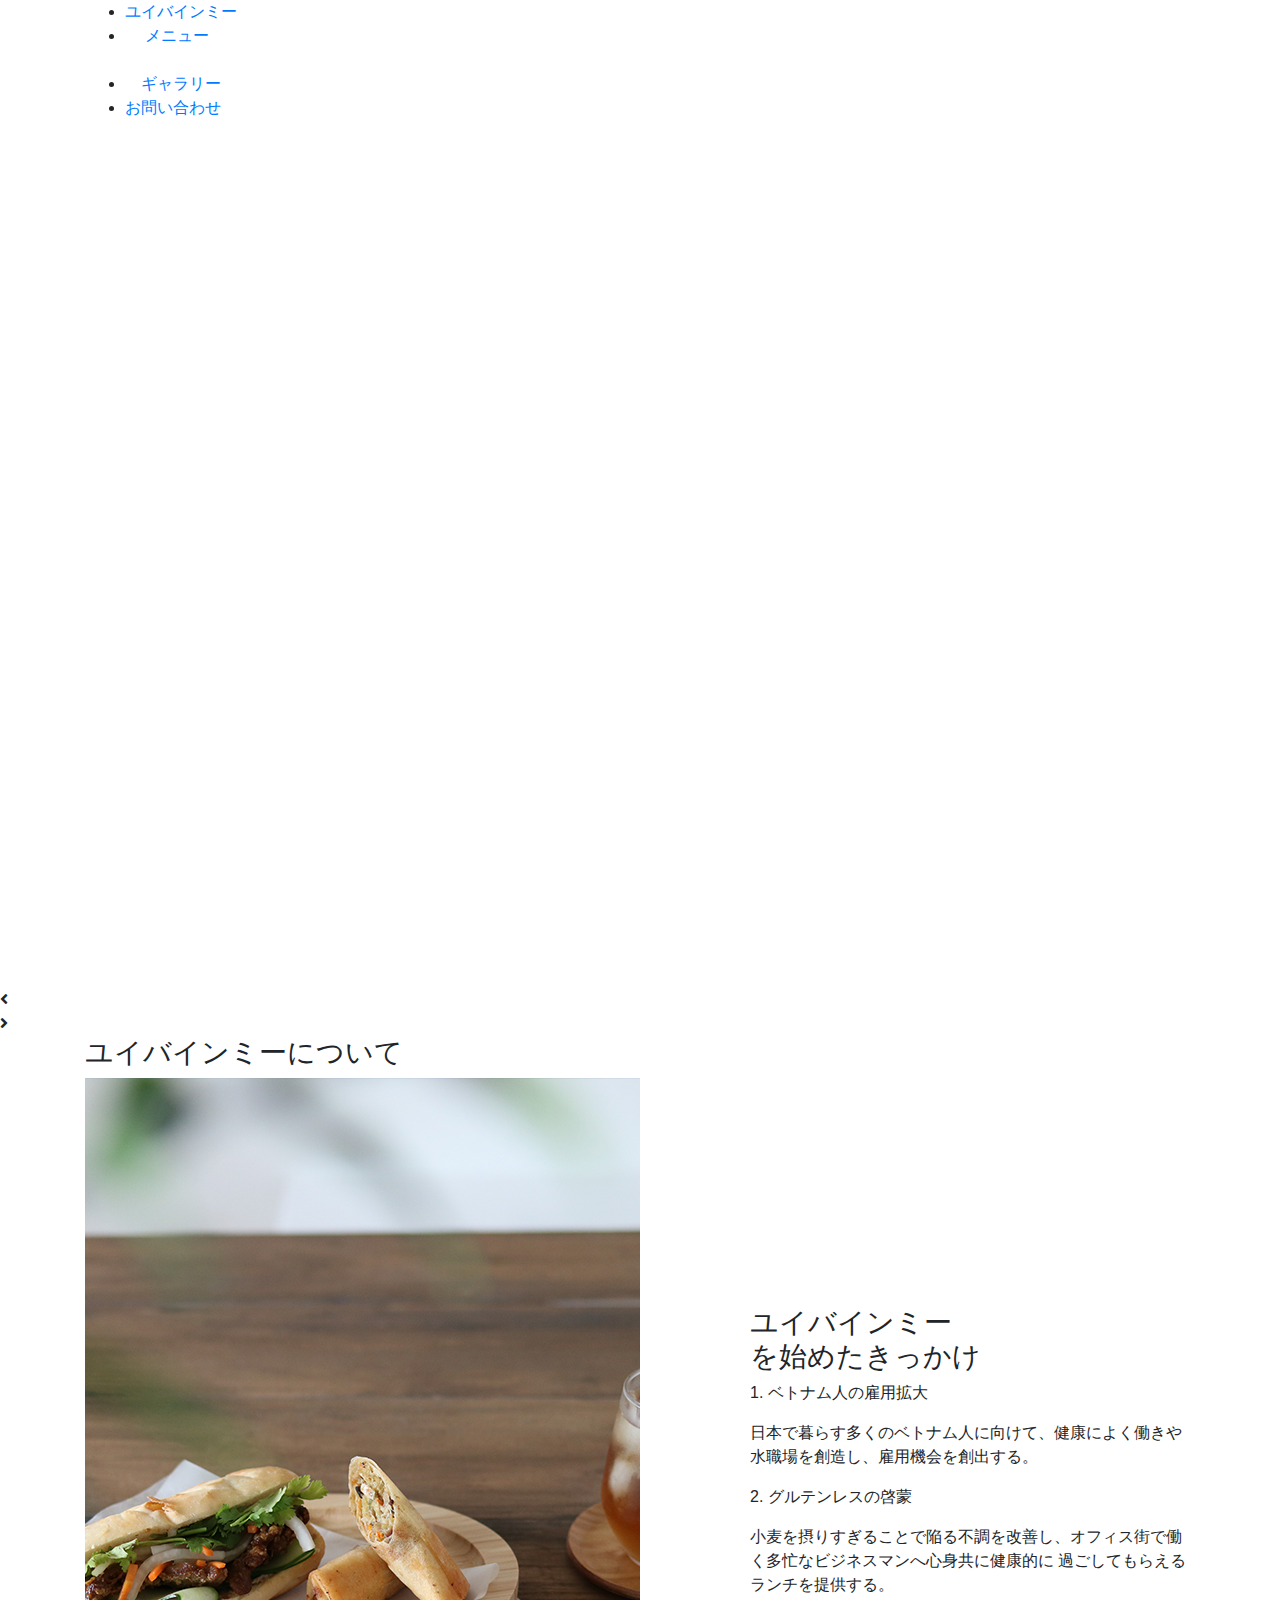
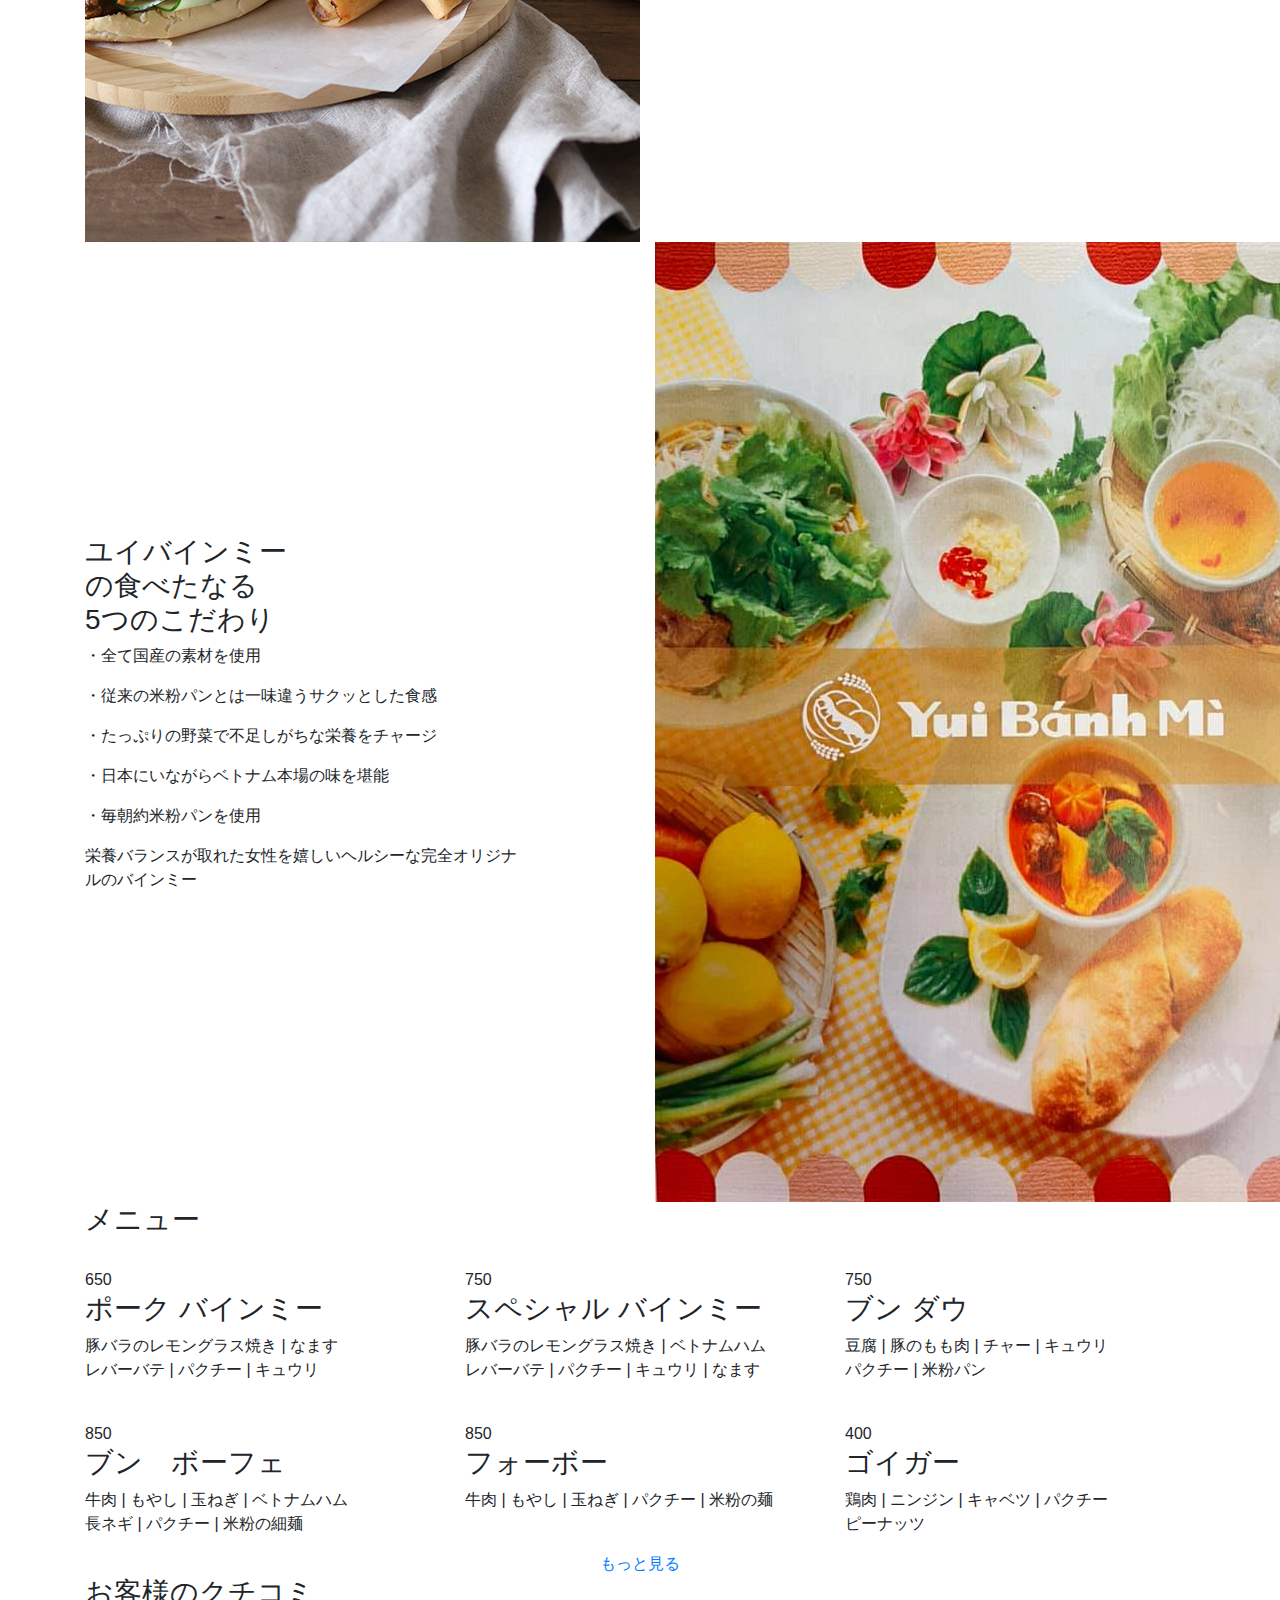
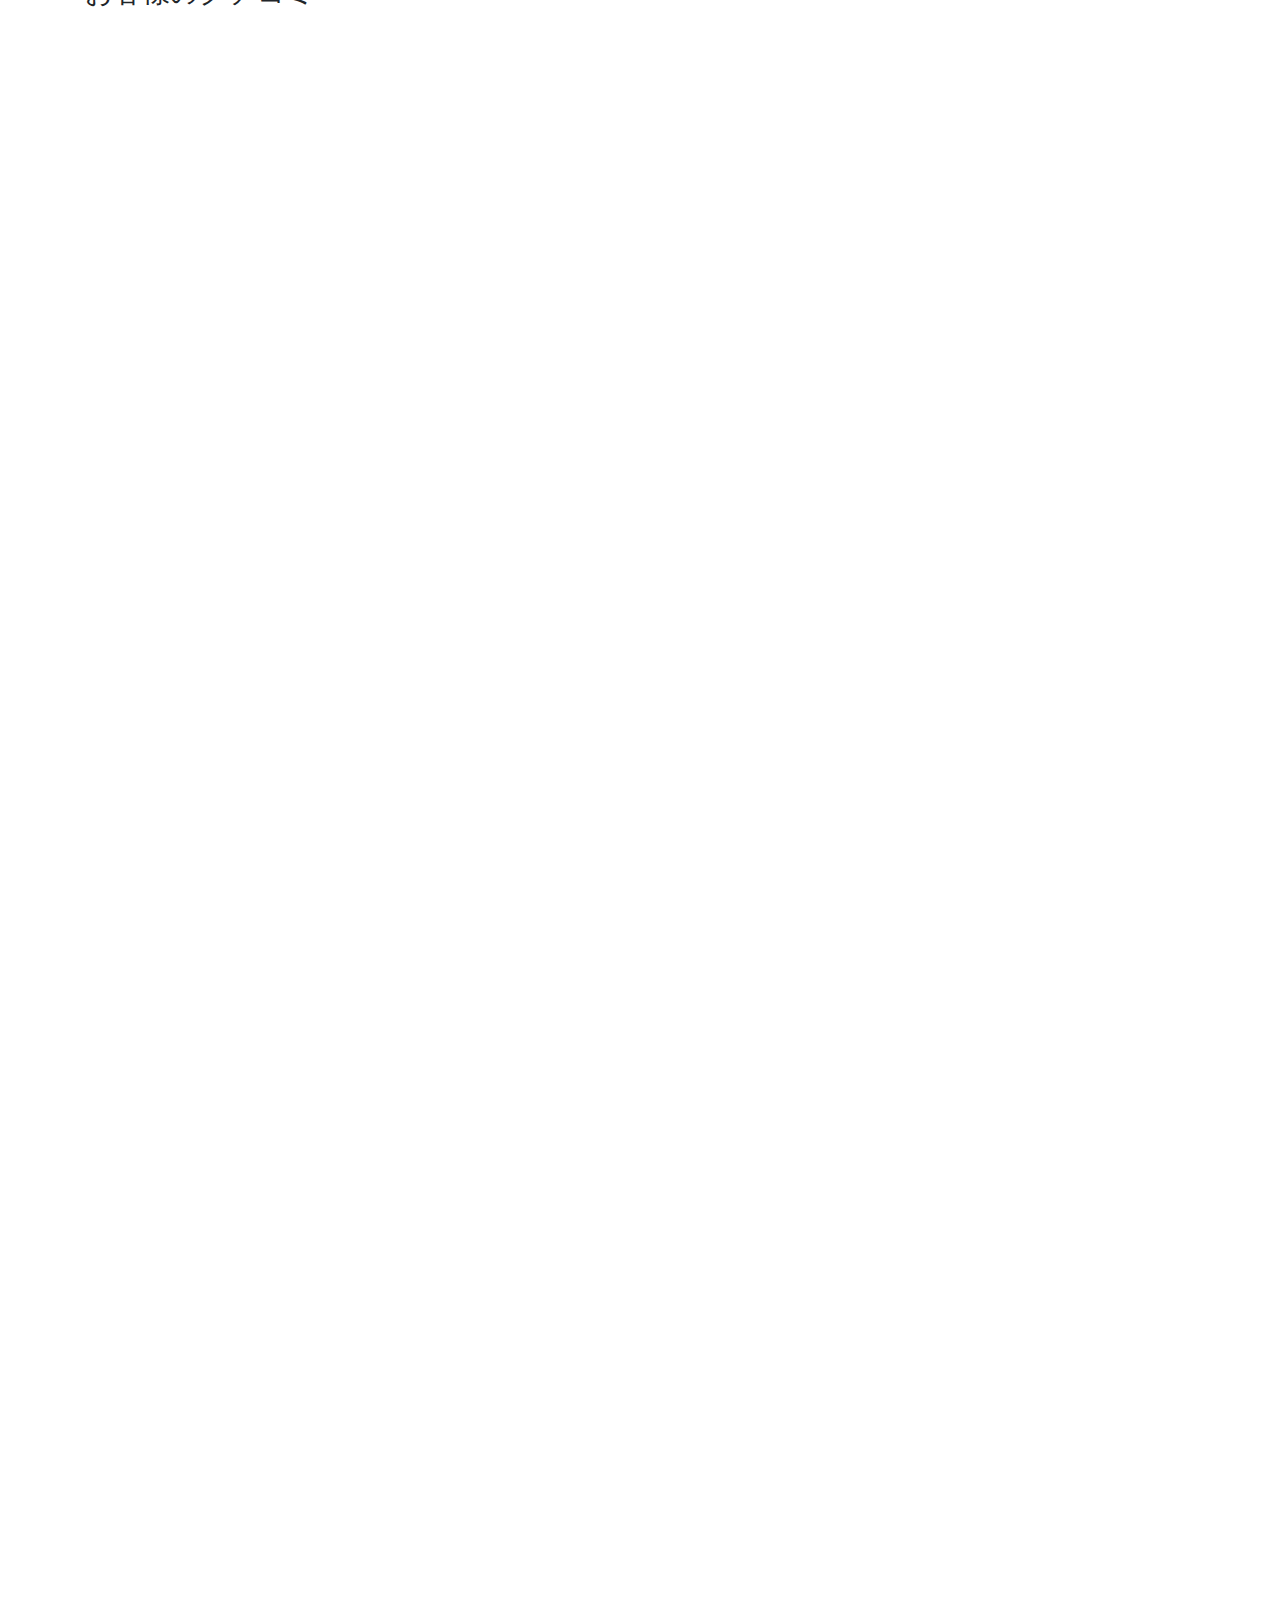
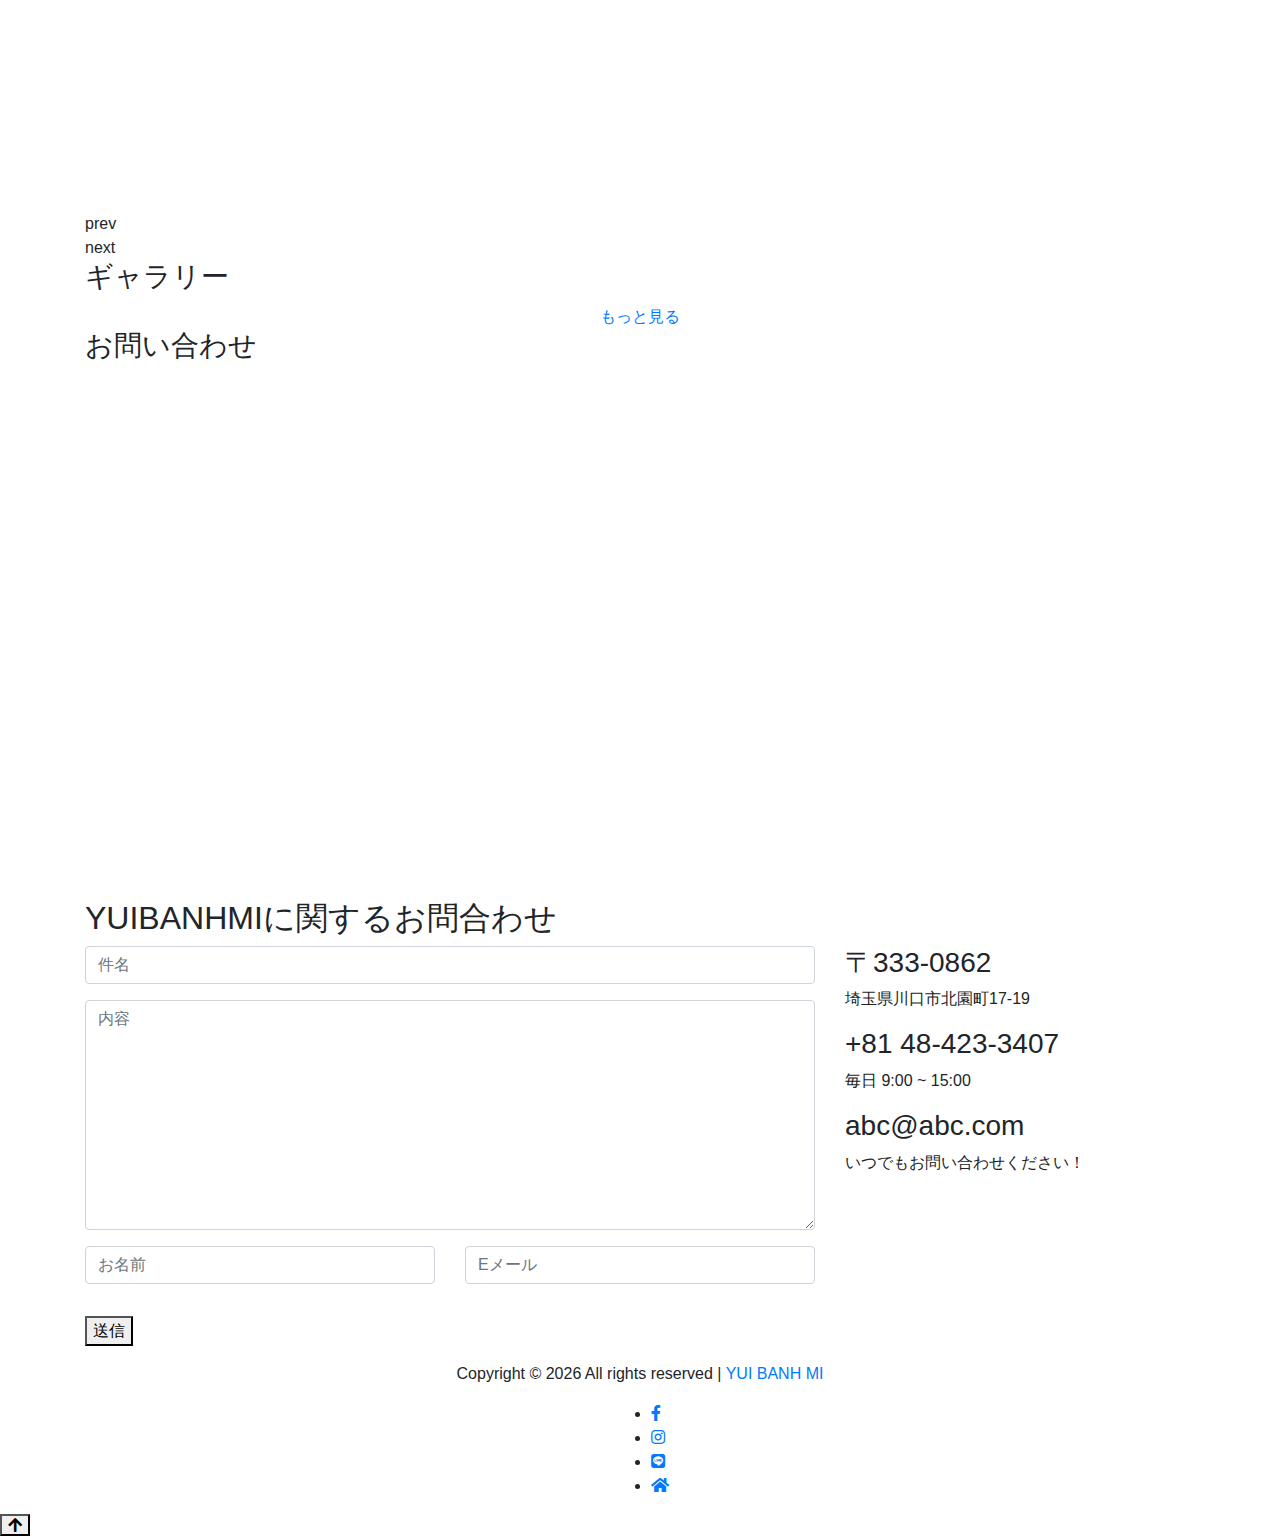
==== index.html @ f80bcdcf "Add files via upload" ====
<!DOCTYPE html>
<html class="no-js" lang="ja">
  <head>
    <meta charset="utf-8" />
    <meta http-equiv="x-ua-compatible" content="ie=edge" />
    <title>ユイバインミー</title>
    <meta name="description" content="" />
    <meta name="viewport" content="width=device-width, initial-scale=1" />

    <link rel="shortcut icon" type="image/x-icon" href="img/logo_2.png" />

    <!-- CSS here -->
    <link rel="stylesheet" href="css/bootstrap.min.css" />
    <link rel="stylesheet" href="css/owl.carousel.min.css" />
    <link rel="stylesheet" href="css/magnific-popup.css" />
    <link rel="stylesheet" href="css/themify-icons.css" />
    <link rel="stylesheet" href="css/nice-select.css" />
    <link rel="stylesheet" href="css/flaticon.css" />
    <link rel="stylesheet" href="css/animate.css" />
    <link rel="stylesheet" href="css/slicknav.css" />
    <link rel="stylesheet" href="css/style.css" />
    <link
      rel="stylesheet"
      href="https://cdnjs.cloudflare.com/ajax/libs/font-awesome/5.13.1/css/all.min.css"
    />
  </head>

  <body>
    <!--[if lte IE 9]>
      <p class="browserupgrade">
        You are using an <strong>outdated</strong> browser. Please
        <a href="https://browsehappy.com/">upgrade your browser</a> to improve
        your experience and security.
      </p>
    <![endif]-->

    <!-- header-start -->
    <header>
      <div class="header-area">
        <div id="sticky-header" class="main-header-area">
          <div class="container">
            <div class="row align-items-center">
              <div class="col-xl-10 col-lg-10">
                <div class="main-menu d-none d-lg-block">
                  <nav>
                    <ul class="mein_menu_list" id="navigation">
                      <li><a href="#about">ユイバインミー</a></li>
                      <li><a href="#menu">　 メニュー 　</a></li>
                      <div class="logo-img d-none d-lg-block">
                        <a href="index.html">
                          <img src="img/logo.png" alt="" />
                        </a>
                      </div>
                      <li><a href="#gallery">　ギャラリー　</a></li>
                      <li><a href="#contact"> お問い合わせ </a></li>
                    </ul>
                  </nav>
                </div>
              </div>

              <div class="col-12">
                <div class="mobile_menu d-block d-lg-none"></div>
              </div>
              <div class="logo-img-small d-sm-block d-md-block d-lg-none">
                <a href="index.html">
                  <img src="img/logo.png" alt="" />
                </a>
              </div>
            </div>
          </div>
        </div>
      </div>
    </header>
    <!-- header-end -->

    <!-- slider_area-start -->
    <div class="slider_area zigzag_bg_2">
      <div class="slider_sctive owl-carousel">
        <div class="single_slider slider_img_1">
          <div class="single_slider-iner">
            <div class="slider_contant text-center">
              <h3>ユイバインミーの理由</h3>
              <p class="about_text">結＝YUI / YOU&I</p>
              <p>ベトナムサンドウィッチ「バインミー」でお客様と縁を結ぶ。</p>
            </div>
          </div>
        </div>
        <div class="single_slider slider_img_2">
          <div class="single_slider-iner">
            <div class="slider_contant text-center">
              <h3>ユイバインミーの理由</h3>
              <p class="about_text">唯＝YUI</p>
              <p>
                独自開発の米粉パンで、世界で唯一の美味しいバインミーをお客様へ提供する。
              </p>
            </div>
          </div>
        </div>
        <div class="single_slider slider_img_3">
          <div class="single_slider-iner">
            <div class="slider_contant text-center">
              <h3>ユイバインミーの理由</h3>
              <p class="about_text">DUY（ユイ）</p>
              <p>プロジェクトリーダーの名前「DUY (ユイ)」から。</p>
            </div>
          </div>
        </div>
      </div>
    </div>
    <!-- slider_area-end -->

    <!-- about_area_start -->
    <div class="single_about_area" id="about">
      <div class="container">
        <div class="row">
          <div class="col-xl-12">
            <div class="section_title mb-70">
              <h3>ユイバインミーについて</h3>
            </div>
          </div>
        </div>
        <div class="row align-items-center">
          <div class="col-xl-6 col-lg-6">
            <div class="single_about_thumb thumb_n2">
              <img src="img/about/2.jpg" alt="" />
            </div>
          </div>
          <div class="col-xl-5 offset-xl-1 col-lg-5 offset-lg-1">
            <div class="single_about_text">
              <h3>ユイバインミー<br />を始めたきっかけ</h3>
              <p class="about_text">1. ベトナム人の雇用拡大</p>
              <p class="about_text1">
                日本で暮らす多くのベトナム人に向けて、健康によく働きや水職場を創造し、雇用機会を創出する。
              </p>
              <p class="about_text">2. グルテンレスの啓蒙</p>
              <p class="about_text2">
                小麦を摂りすぎることで陥る不調を改善し、オフィス街で働く多忙なビジネスマンへ心身共に健康的に
                過ごしてもらえるランチを提供する。
              </p>
            </div>
          </div>
        </div>
      </div>
    </div>

    <div class="single_about_area">
      <div class="container">
        <div class="row align-items-center">
          <div class="col-xl-5 col-lg-5">
            <div class="single_about_text">
              <h3>ユイバインミー<br />の食べたなる<br />5つのこだわり</h3>
              <p class="about_text1">・全て国産の素材を使用</p>
              <p class="about_text1">
                ・従来の米粉パンとは一味違うサクッとした食感
              </p>
              <p class="about_text1">
                ・たっぷりの野菜で不足しがちな栄養をチャージ
              </p>
              <p class="about_text1">・日本にいながらベトナム本場の味を堪能</p>
              <p class="about_text1">・毎朝約米粉パンを使用</p>
              <p class="about_text">
                栄養バランスが取れた女性を嬉しいヘルシーな完全オリジナルのバインミー
              </p>
            </div>
          </div>
          <div class="col-xl-6 offset-xl-1 col-lg-6 offset-lg-1">
            <div class="single_about_thumb thumb_n1">
              <img src="img/about/1.jpg" alt="" />
            </div>
          </div>
        </div>
      </div>
    </div>
    <!-- single_about_area_end -->

    <!-- video_area_start -->
    <div class="video_area video_bg zigzag_bg_1 zigzag_bg_2">
      <div class="video_area_inner">
        <div class="container">
          <div class="row">
            <div class="col-xl-12">
              <div class="video_text">
                <div class="info"></div>
              </div>
            </div>
          </div>
        </div>
      </div>
    </div>
    <!-- video_area_end -->

    <!-- menu_area_start -->
    <div class="order_area" id="menu">
      <div class="container">
        <div class="row">
          <div class="col-xl-12">
            <div class="section_title mb-70">
              <h3>メニュー</h3>
            </div>
          </div>
        </div>
        <div class="row">
          <div class="col-xl-4 col-md-6">
            <div class="single_order">
              <div class="order_thumb bordered">
                <img src="img/order/order-1.png" alt="" />
                <div class="order_prise">
                  <span>650</span>
                </div>
              </div>
              <div class="order_info">
                <h3>ポーク バインミー</h3>
                <p>
                  豚バラのレモングラス焼き | なます <br />
                  レバーバテ | パクチー | キュウリ
                </p>
              </div>
            </div>
          </div>
          <div class="col-xl-4 col-md-6">
            <div class="single_order">
              <div class="order_thumb">
                <img src="img/order/order-2.png" alt="" />
                <div class="order_prise">
                  <span>750</span>
                </div>
              </div>
              <div class="order_info">
                <h3>スペシャル バインミー</h3>
                <p>
                  豚バラのレモングラス焼き | ベトナムハム <br />
                  レバーバテ | パクチー | キュウリ | なます
                </p>
              </div>
            </div>
          </div>
          <div class="col-xl-4 col-md-6">
            <div class="single_order">
              <div class="order_thumb">
                <img src="img/order/order-3.png" alt="" />
                <div class="order_prise">
                  <span>750</span>
                </div>
              </div>
              <div class="order_info">
                <h3>ブン ダウ</h3>
                <p>
                  豆腐 | 豚のもも肉 | チャー | キュウリ<br />
                  パクチー | 米粉パン
                </p>
              </div>
            </div>
          </div>
          <div class="col-xl-4 col-md-6">
            <div class="single_order">
              <div class="order_thumb bordered">
                <img src="img/order/order-4.png" alt="" />
                <div class="order_prise">
                  <span>850</span>
                </div>
              </div>
              <div class="order_info">
                <h3>ブン　ボーフェ</h3>
                <p>
                  牛肉 | もやし | 玉ねぎ | ベトナムハム <br />
                  長ネギ | パクチー | 米粉の細麺
                </p>
              </div>
            </div>
          </div>
          <div class="col-xl-4 col-md-6">
            <div class="single_order">
              <div class="order_thumb">
                <img src="img/order/order-5.png" alt="" />
                <div class="order_prise">
                  <span>850</span>
                </div>
              </div>
              <div class="order_info">
                <h3>フォーボー</h3>
                <p>牛肉 | もやし | 玉ねぎ | パクチー | 米粉の麺</p>
              </div>
            </div>
          </div>
          <div class="col-xl-4 col-md-6">
            <div class="single_order">
              <div class="order_thumb">
                <img src="img/order/order-6.png" alt="" />
                <div class="order_prise">
                  <span>400</span>
                </div>
              </div>
              <div class="order_info">
                <h3>ゴイガー</h3>
                <p>
                  鶏肉 | ニンジン | キャベツ | パクチー <br />
                  ピーナッツ
                </p>
              </div>
            </div>
          </div>
        </div>
        <div class="row d-flex justify-content-center">
          <div class="col-xl-12">
            <div class="load_more_button text-center">
              <a href="menu.html" class="load_more_btn">もっと見る</a>
            </div>
          </div>
        </div>
      </div>
    </div>
    <!-- menu_area_end -->

    <!-- testmonial_area_start -->
    <div class="testmonial_area banner-3">
      <div class="container">
        <div class="row">
          <div class="col-xl-12">
            <div class="section_title white mb-60">
              <h3>お客様のクチコミ</h3>
            </div>
          </div>
        </div>
        <div class="row">
          <div class="col-xl-12">
            <div class="testmonial_active owl-carousel">
              <div class="single_testmonial d-flex">
                <div class="testmonial_thumb">
                  <img
                    src="https://lh3.googleusercontent.com/a-/AOh14GjP13rGameBTzupyN_lrHwkxx7vLn0nBoEk-PwXFQ=w60-h60-p-rp-mo-br100"
                    alt=""
                  />
                </div>
                <div class="testmonial_author">
                  <h3>侍音</h3>
                  <p>
                    近所に大好きなベトナム料理のお店ができたので、バインミーを食べに訪問しました。
                    サクサクのパンになますとパクチーの組み合わせは最高ですね。
                    店員さんも丁寧な接客で、とても美味しいので、流行って欲しいお店です。
                  </p>
                  <a href="https://goo.gl/maps/KGqDKbUyZVvHreaa6">もっと見る</a>
                </div>
              </div>
              <div class="single_testmonial d-flex">
                <div class="testmonial_thumb">
                  <img
                    src="https://lh3.googleusercontent.com/a/AATXAJxrUV51GF7chi3ov9TVQW8D_-G1JNJYayRo4TPj=w60-h60-p-rp-mo-ba3-br100"
                    alt=""
                  />
                </div>
                <div class="testmonial_author">
                  <h3>渡辺和重</h3>
                  <p>
                    バインミーは米粉パンでヘルシー。フォーは細麺でツルツル。あっさりして最高です!
                  </p>
                  <a href="https://goo.gl/maps/MqybAgW1qMkFNCZ16">もっと見る</a>
                </div>
              </div>
              <div class="single_testmonial d-flex">
                <div class="testmonial_thumb">
                  <img
                    src="https://lh3.googleusercontent.com/a-/AOh14GhunHA53VUkkNpJ5CuRD1ghWz05KTVnI9sScK3m=w60-h60-p-rp-mo-br100"
                    alt=""
                  />
                </div>
                <div class="testmonial_author">
                  <h3>k k</h3>
                  <p>
                    美味しかったです。
                    何種類かテイクアウトも出来て、クレジットやpayなど色々使えるみたいです。
                    オススメです★
                  </p>
                  <a href="https://goo.gl/maps/hC8FqdBZqv1BmnYT6">もっと見る</a>
                </div>
              </div>
              <div class="single_testmonial d-flex">
                <div class="testmonial_thumb">
                  <img
                    src="https://lh3.googleusercontent.com/a/AATXAJxGrHEcfZsRSdf_EDm8rCk1YAYZzfsfWmGSrHlU=w60-h60-p-rp-mo-br100"
                    alt=""
                  />
                </div>
                <div class="testmonial_author">
                  <h3>さくら</h3>
                  <p>
                    オーソドックスなフォーとパンとフォーの焼きそばをいただいたのですが、どれを食べてもとっても美味しくてまたすぐ行きたいと思いました！そして接客してくださった店員さんが温かくお優しい方達ですごく癒されました！
                  </p>
                  <a href="https://goo.gl/maps/uHPXug41w9m2ofod6">もっと見る</a>
                </div>
              </div>
              <div class="single_testmonial d-flex">
                <div class="testmonial_thumb">
                  <img
                    src="https://lh3.googleusercontent.com/a/AATXAJxDEIr6Gj6bzEnOI2uIbMbPBj6mig11XnVz_CPQ=w60-h60-p-rp-mo-br100"
                    alt=""
                  />
                </div>
                <div class="testmonial_author">
                  <h3>嶋田哲治</h3>
                  <p>
                    フォーもバインミーもおいしいです。厨房に大きなオーブンがあってパン屋さんのように、焼きたてパンがいただけます。
                  </p>
                  <a href="https://goo.gl/maps/kWDnSXNVv3sL8XmHA">もっと見る</a>
                </div>
              </div>
              <div class="single_testmonial d-flex">
                <div class="testmonial_thumb">
                  <img
                    src="https://lh3.googleusercontent.com/a-/AOh14GhFkee5cwys-kIGzEl119paP6Qptn6MPvq_2XtZvA=w60-h60-p-rp-mo-br100"
                    alt=""
                  />
                </div>
                <div class="testmonial_author">
                  <h3>azureds</h3>

                  <p>
                    フォーガーと焼きそば風のフォーをいただきました。とても美味しくてベトナムに行きたくなりました。次回はベトナムのサンドイッチを買いたいと思いました！
                    ガモンニュー
                  </p>
                  <a href="https://goo.gl/maps/aVNp3qSYGQDofQKx6">もっと見る</a>
                </div>
              </div>
            </div>
          </div>
        </div>
      </div>
    </div>
    <!-- testmonial_area_end -->

    <!-- gallery_area_start -->
    <div class="gallery_area" id="gallery">
      <div class="container">
        <div class="row">
          <div class="col-xl-12">
            <div class="section_title mb-70">
              <h3>ギャラリー</h3>
            </div>
          </div>
        </div>
        <div class="row grid">
          <div class="col-xl-5 col-lg-5 col-md-6 grid-item">
            <div class="single_gallery long_height gallery_bg_1">
              <a href="img/gallery/01.jpg" class="popup-image"></a>
            </div>
          </div>
          <div class="col-xl-4 col-lg-4 col-md-6 grid-item">
            <div class="single_gallery mini_height gallery_bg_2">
              <a href="img/gallery/2.jpg" class="popup-image"></a>
            </div>
          </div>
          <div class="col-xl-3 col-lg-3 col-md-6 grid-item">
            <div class="single_gallery mini_height gallery_bg_3">
              <a href="img/gallery/3.jpg" class="popup-image"></a>
            </div>
          </div>
          <div class="col-xl-7 col-lg-7 col-md-6 grid-item">
            <div class="single_gallery mid_height gallery_bg_4">
              <a href="img/gallery/4.jpg" class="popup-image"></a>
            </div>
          </div>
          <div class="col-xl-5 col-lg-5 col-md-6 grid-item">
            <div class="single_gallery large_height gallery_bg_5">
              <a href="img/gallery/5.jpg" class="popup-image"></a>
            </div>
          </div>
          <div class="col-xl-3 col-lg-3 col-md-6 grid-item">
            <div class="single_gallery mini_height gallery_bg_6">
              <a href="img/gallery/6.jpg" class="popup-image"></a>
            </div>
          </div>
          <div class="col-xl-4 col-lg-4 col-md-6 grid-item">
            <div class="single_gallery mini_height gallery_bg_7">
              <a href="img/gallery/7.jpg" class="popup-image"></a>
            </div>
          </div>
        </div>
        <div class="row">
          <div class="col-xl-12">
            <div class="load_more_button text-center">
              <a href="gallery.html" class="load_more_btn">もっと見る</a>
            </div>
          </div>
        </div>
      </div>
    </div>
    <!-- gallery_area_end -->

    <!-- ================ contact section start ================= -->
    <section class="contact-section" id="contact">
      <div class="container">
        <div class="row">
          <div class="col-xl-12">
            <div class="section_title mb-70">
              <h3>お問い合わせ</h3>
            </div>
          </div>
        </div>
        <div class="d-none d-sm-block mb-5 pb-4">
          <iframe
            src="https://www.google.com/maps/embed?pb=!1m18!1m12!1m3!1d3233.691545769597!2d139.70380731563355!3d35.85656632794263!2m3!1f0!2f0!3f0!3m2!1i1024!2i768!4f13.1!3m3!1m2!1s0x60189503379dcd01%3A0x906eb957eee6d93e!2zWVVJIEJBzIFOSCBNScyAKOODpuOCpOODkOOCpOODs-ODn-ODvCk!5e0!3m2!1svi!2sus!4v1619788755180!5m2!1svi!2sus"
            width="100%"
            height="450"
            style="border: 0"
            allowfullscreen=""
            loading="lazy"
            name="YUI BANH MI MAP"
          ></iframe>
        </div>

        <div class="row">
          <div class="col-12">
            <h2 class="contact-title">YUIBANHMIに関するお問合わせ</h2>
          </div>
          <div class="col-lg-8">
            <form
              class="form-contact contact_form"
              action="contact_process.php"
              method="post"
              id="contactForm"
              novalidate="novalidate"
            >
              <div class="row">
                <div class="col-12">
                  <div class="form-group">
                    <input
                      class="form-control"
                      name="subject"
                      id="subject"
                      type="text"
                      onfocus="this.placeholder = ''"
                      onblur="this.placeholder = '件名'"
                      placeholder="件名"
                    />
                  </div>
                </div>
                <div class="col-12">
                  <div class="form-group">
                    <textarea
                      class="form-control w-100"
                      name="message"
                      id="message"
                      cols="30"
                      rows="9"
                      onfocus="this.placeholder = ''"
                      onblur="this.placeholder = '内容'"
                      placeholder="内容"
                    ></textarea>
                  </div>
                </div>
                <div class="col-sm-6">
                  <div class="form-group">
                    <input
                      class="form-control valid"
                      name="name"
                      id="name"
                      type="text"
                      onfocus="this.placeholder = ''"
                      onblur="this.placeholder = 'お名前'"
                      placeholder="お名前"
                    />
                  </div>
                </div>
                <div class="col-sm-6">
                  <div class="form-group">
                    <input
                      class="form-control valid"
                      name="email"
                      id="email"
                      type="email"
                      onfocus="this.placeholder = ''"
                      onblur="this.placeholder = 'Eメール'"
                      placeholder="Eメール"
                    />
                  </div>
                </div>
              </div>
              <div class="form-group mt-3">
                <button
                  type="submit"
                  class="button button-contactForm boxed-btn"
                >
                  送信
                </button>
              </div>
            </form>
          </div>
          <div class="col-lg-4 offset-lg-0">
            <div class="media contact-info">
              <span class="contact-info__icon"><i class="ti-home"></i></span>
              <div class="media-body">
                <h3>〒333-0862</h3>
                <p>埼玉県川口市北園町17-19</p>
              </div>
            </div>
            <div class="media contact-info">
              <span class="contact-info__icon"><i class="ti-tablet"></i></span>
              <div class="media-body">
                <h3>+81 48-423-3407</h3>
                <p>毎日 9:00 ~ 15:00</p>
              </div>
            </div>
            <div class="media contact-info">
              <span class="contact-info__icon"><i class="ti-email"></i></span>
              <div class="media-body">
                <h3>abc@abc.com</h3>
                <p>いつでもお問い合わせください！</p>
              </div>
            </div>
          </div>
        </div>
      </div>
    </section>
    <!-- ================ contact section end ================= -->

    <!-- footer-start -->
    <footer class="footer_area footer-bg zigzag_bg_1">
      <div class="footer-bottom">
        <div class="container">
          <div class="row d-flex justify-content-center">
            <div class="col-xl-auto col-md-auto col-lg-auto">
              <div class="copyright">
                <p class="footer-text">
                  Copyright &copy;
                  <script>
                    document.write(new Date().getFullYear());
                  </script>
                  All rights reserved |
                  <a href="index.html">YUI BANH MI</a>
                </p>
              </div>
            </div>
            <div class="w-100"></div>
            <div class="col-xl-auto col-md-auto col-lg-auto">
              <div class="social_links">
                <ul>
                  <li>
                    <a
                      href="https://www.facebook.com/yuibanhmi"
                      target="”_blank”"
                      ><i class="fab fa-facebook-f"></i
                    ></a>
                  </li>
                  <li>
                    <a
                      href="https://www.instagram.com/yui_banhmi/"
                      target="”_blank”"
                      ><i class="fab fa-instagram"></i
                    ></a>
                  </li>
                  <li>
                    <a
                      href="https://page.line.me/?accountId=141dmmvs"
                      target="”_blank”"
                      ><i class="fab fa-line"></i
                    ></a>
                  </li>
                  <li>
                    <a href="index.html"><i class="fas fa-home"></i></a>
                  </li>
                </ul>
              </div>
            </div>
          </div>
        </div>
      </div>
    </footer>
    <!-- footer-end -->

    <!-- JS here -->
    <script src="js/vendor/modernizr-3.5.0.min.js"></script>
    <script src="js/vendor/jquery-1.12.4.min.js"></script>
    <script src="js/popper.min.js"></script>
    <script src="js/bootstrap.min.js"></script>
    <script src="js/owl.carousel.min.js"></script>
    <script src="js/isotope.pkgd.min.js"></script>
    <script src="js/ajax-form.js"></script>
    <script src="js/waypoints.min.js"></script>
    <script src="js/jquery.counterup.min.js"></script>
    <script src="js/imagesloaded.pkgd.min.js"></script>
    <script src="js/scrollIt.js"></script>
    <script src="js/jquery.scrollUp.min.js"></script>
    <script src="js/wow.min.js"></script>
    <script src="js/nice-select.min.js"></script>
    <script src="js/jquery.slicknav.min.js"></script>
    <script src="js/jquery.magnific-popup.min.js"></script>
    <script src="js/plugins.js"></script>
    <script src="js/scroll.js"></script>

    <!--contact js-->
    <script src="js/contact.js"></script>
    <script src="js/jquery.ajaxchimp.min.js"></script>
    <script src="js/jquery.form.js"></script>
    <script src="js/jquery.validate.min.js"></script>
    <script src="js/mail-script.js"></script>

    <script src="js/main.js"></script>

    <!-- Go Top Button -->
    <button class="gotop fas fa-arrow-up"></button>
  </body>
</html>
---- css/nice-select.css ----
.nice-select {
  -webkit-tap-highlight-color: transparent;
  background-color: #fff;
  border-radius: 5px;
  border: solid 1px #e8e8e8;
  box-sizing: border-box;
  clear: both;
  cursor: pointer;
  display: block;
  float: left;
  font-family: inherit;
  font-size: 14px;
  font-weight: normal;
  height: 42px;
  line-height: 40px;
  outline: none;
  padding-left: 18px;
  padding-right: 30px;
  position: relative;
  text-align: left !important;
  -webkit-transition: all 0.2s ease-in-out;
  transition: all 0.2s ease-in-out;
  -webkit-user-select: none;
     -moz-user-select: none;
      -ms-user-select: none;
          user-select: none;
  white-space: nowrap;
  width: auto; }
  .nice-select:hover {
    border-color: #dbdbdb; }
  .nice-select:active, .nice-select.open, .nice-select:focus {
    border-color: #999; }
  .nice-select:after {
    border-bottom: 2px solid #999;
    border-right: 2px solid #999;
    content: '';
    display: block;
    height: 5px;
    margin-top: -4px;
    pointer-events: none;
    position: absolute;
    right: 12px;
    top: 50%;
    -webkit-transform-origin: 66% 66%;
        -ms-transform-origin: 66% 66%;
            transform-origin: 66% 66%;
    -webkit-transform: rotate(45deg);
        -ms-transform: rotate(45deg);
            transform: rotate(45deg);
    -webkit-transition: all 0.15s ease-in-out;
    transition: all 0.15s ease-in-out;
    width: 5px; }
  .nice-select.open:after {
    -webkit-transform: rotate(-135deg);
        -ms-transform: rotate(-135deg);
            transform: rotate(-135deg); }
  .nice-select.open .list {
    opacity: 1;
    pointer-events: auto;
    -webkit-transform: scale(1) translateY(0);
        -ms-transform: scale(1) translateY(0);
            transform: scale(1) translateY(0); }
  .nice-select.disabled {
    border-color: #ededed;
    color: #999;
    pointer-events: none; }
    .nice-select.disabled:after {
      border-color: #cccccc; }
  .nice-select.wide {
    width: 100%; }
    .nice-select.wide .list {
      left: 0 !important;
      right: 0 !important; }
  .nice-select.right {
    float: right; }
    .nice-select.right .list {
      left: auto;
      right: 0; }
  .nice-select.small {
    font-size: 12px;
    height: 36px;
    line-height: 34px; }
    .nice-select.small:after {
      height: 4px;
      width: 4px; }
    .nice-select.small .option {
      line-height: 34px;
      min-height: 34px; }
  .nice-select .list {
    background-color: #fff;
    border-radius: 5px;
    box-shadow: 0 0 0 1px rgba(68, 68, 68, 0.11);
    box-sizing: border-box;
    margin-top: 4px;
    opacity: 0;
    overflow: hidden;
    padding: 0;
    pointer-events: none;
    position: absolute;
    top: 100%;
    left: 0;
    -webkit-transform-origin: 50% 0;
        -ms-transform-origin: 50% 0;
            transform-origin: 50% 0;
    -webkit-transform: scale(0.75) translateY(-21px);
        -ms-transform: scale(0.75) translateY(-21px);
            transform: scale(0.75) translateY(-21px);
    -webkit-transition: all 0.2s cubic-bezier(0.5, 0, 0, 1.25), opacity 0.15s ease-out;
    transition: all 0.2s cubic-bezier(0.5, 0, 0, 1.25), opacity 0.15s ease-out;
    z-index: 9; }
    .nice-select .list:hover .option:not(:hover) {
      background-color: transparent !important; }
  .nice-select .option {
    cursor: pointer;
    font-weight: 400;
    line-height: 40px;
    list-style: none;
    min-height: 40px;
    outline: none;
    padding-left: 18px;
    padding-right: 29px;
    text-align: left;
    -webkit-transition: all 0.2s;
    transition: all 0.2s; }
    .nice-select .option:hover, .nice-select .option.focus, .nice-select .option.selected.focus {
      background-color: #f6f6f6; }
    .nice-select .option.selected {
      font-weight: bold; }
    .nice-select .option.disabled {
      background-color: transparent;
      color: #999;
      cursor: default; }

.no-csspointerevents .nice-select .list {
  display: none; }

.no-csspointerevents .nice-select.open .list {
  display: block; }
---- css/flaticon.css ----
/*
  	Flaticon icon font: Flaticon
  	Creation date: 18/08/2019 06:00
  	*/

@font-face {
  font-family: "Flaticon";
  src: url("../fonts/Flaticon.eot");
  src: url("../fonts/Flaticon.eot?#iefix") format("embedded-opentype"),
       url("../fonts/Flaticon.woff2") format("woff2"),
       url("../fonts/Flaticon.woff") format("woff"),
       url("../fonts/Flaticon.ttf") format("truetype"),
       url("../fonts/Flaticon.svg#Flaticon") format("svg");
  font-weight: normal;
  font-style: normal;
}

@media screen and (-webkit-min-device-pixel-ratio:0) {
  @font-face {
    font-family: "Flaticon";
    src: url("../fonts/Flaticon.svg#Flaticon") format("svg");
  }
}

[class^="flaticon-"]:before, [class*=" flaticon-"]:before,
[class^="flaticon-"]:after, [class*=" flaticon-"]:after {   
  font-family: Flaticon;

font-style: normal;

}

.flaticon-gift:before { content: "\f100"; }
.flaticon-cake:before { content: "\f101"; }
.flaticon-dance:before { content: "\f102"; }
.flaticon-calendar:before { content: "\f103"; }
.flaticon-running-man:before { content: "\f104"; }
.flaticon-businessman:before { content: "\f105"; }
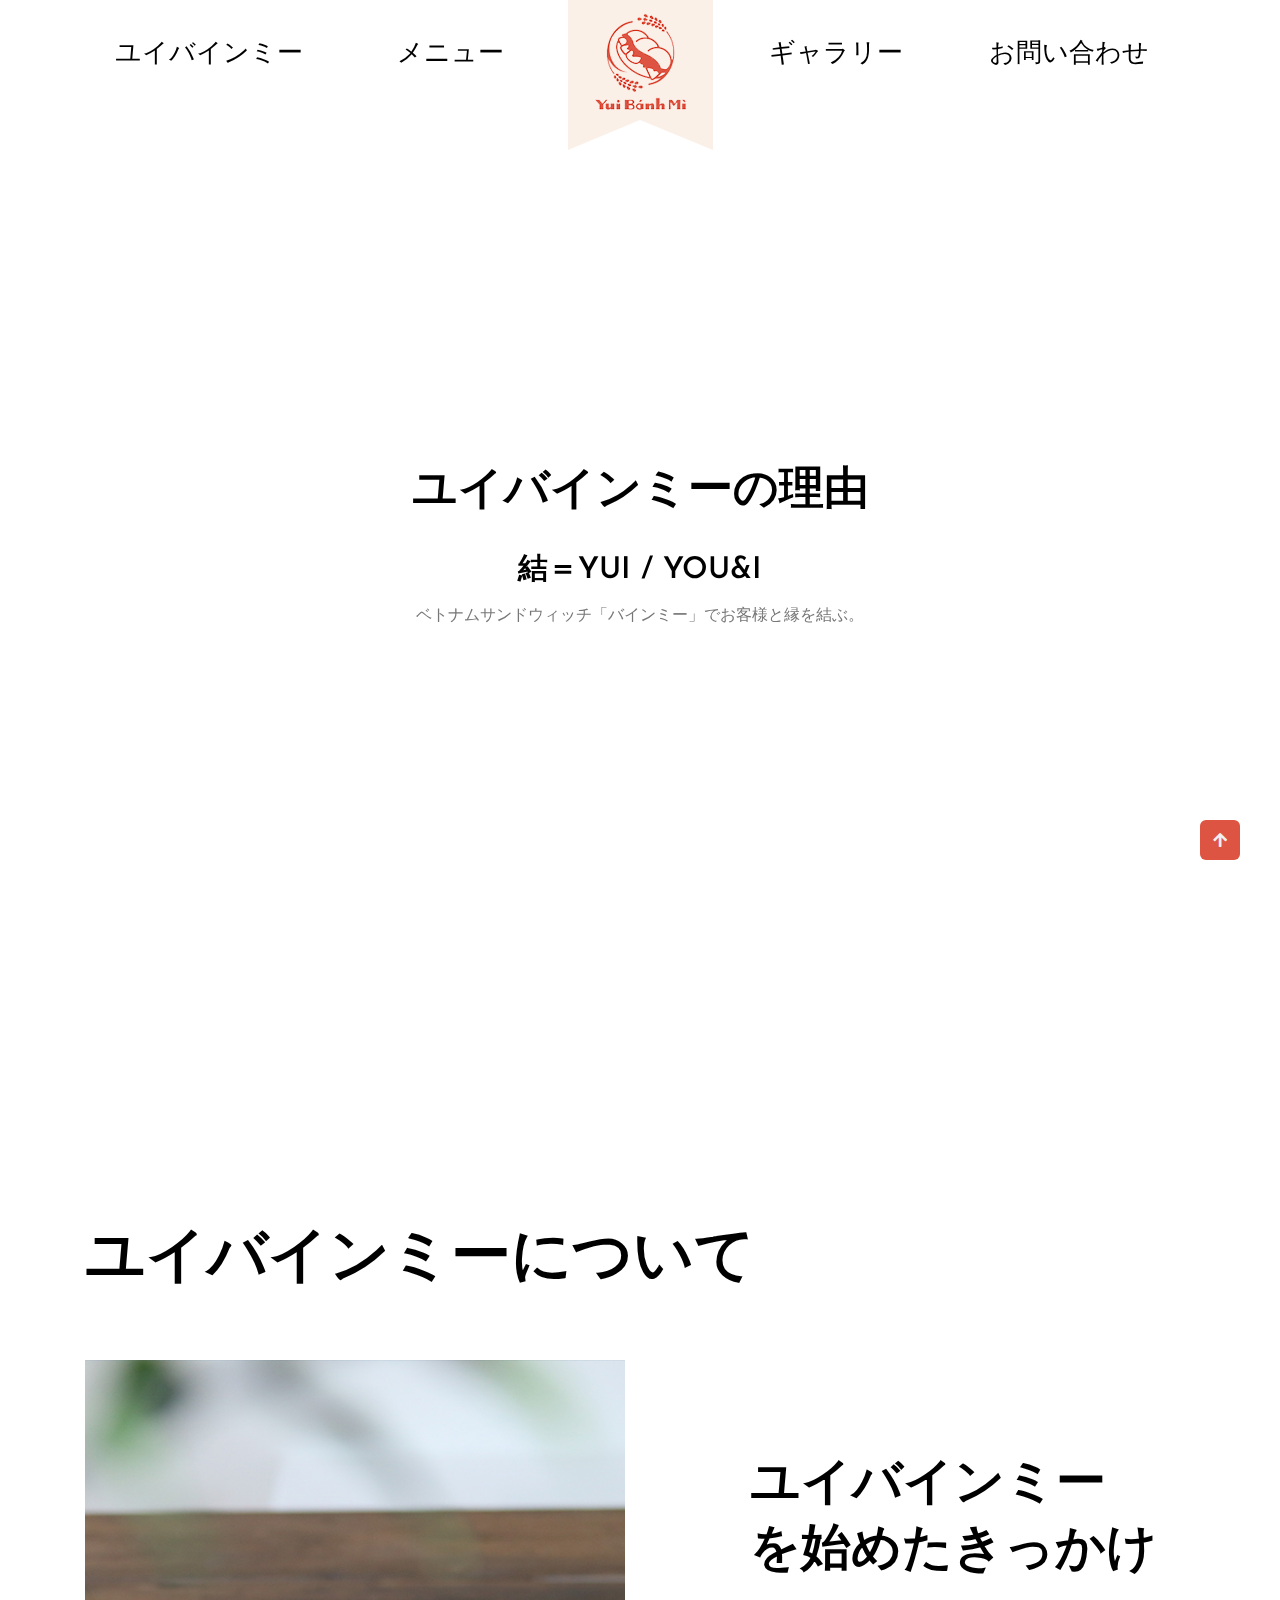
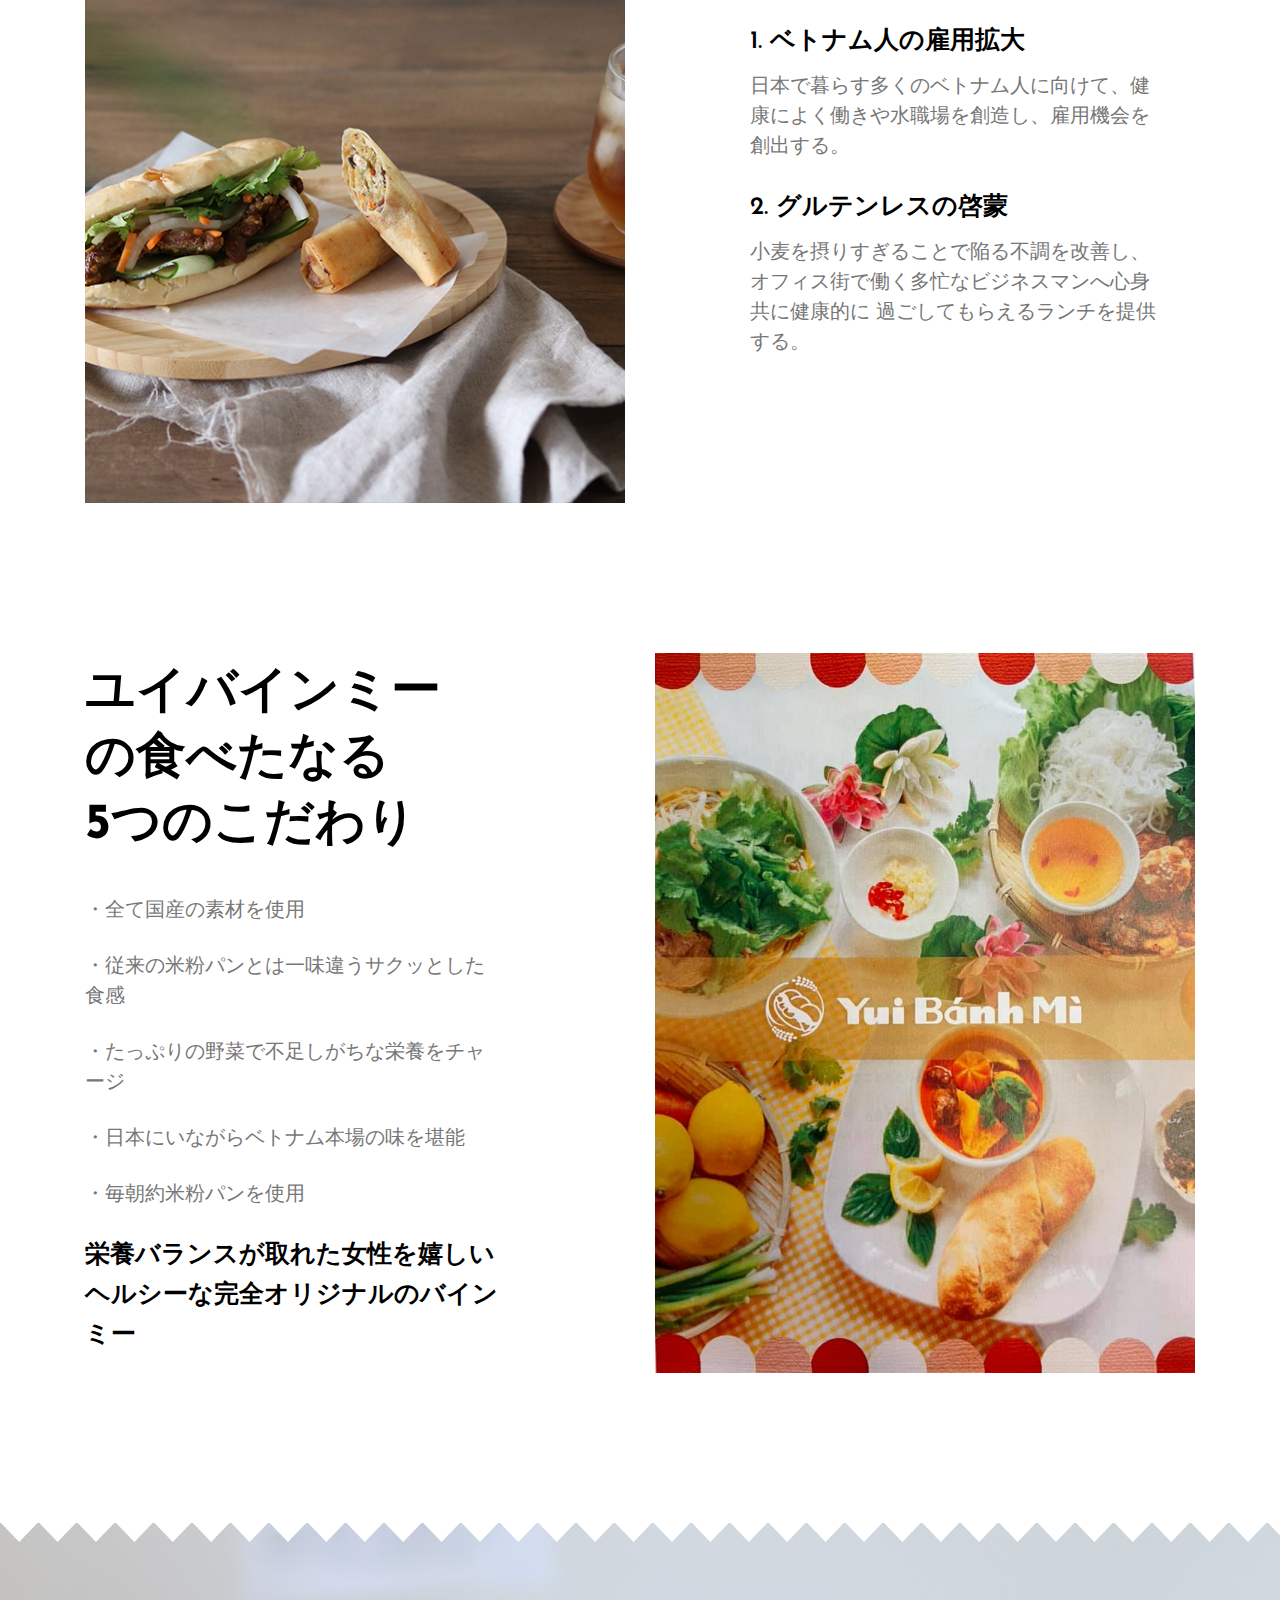
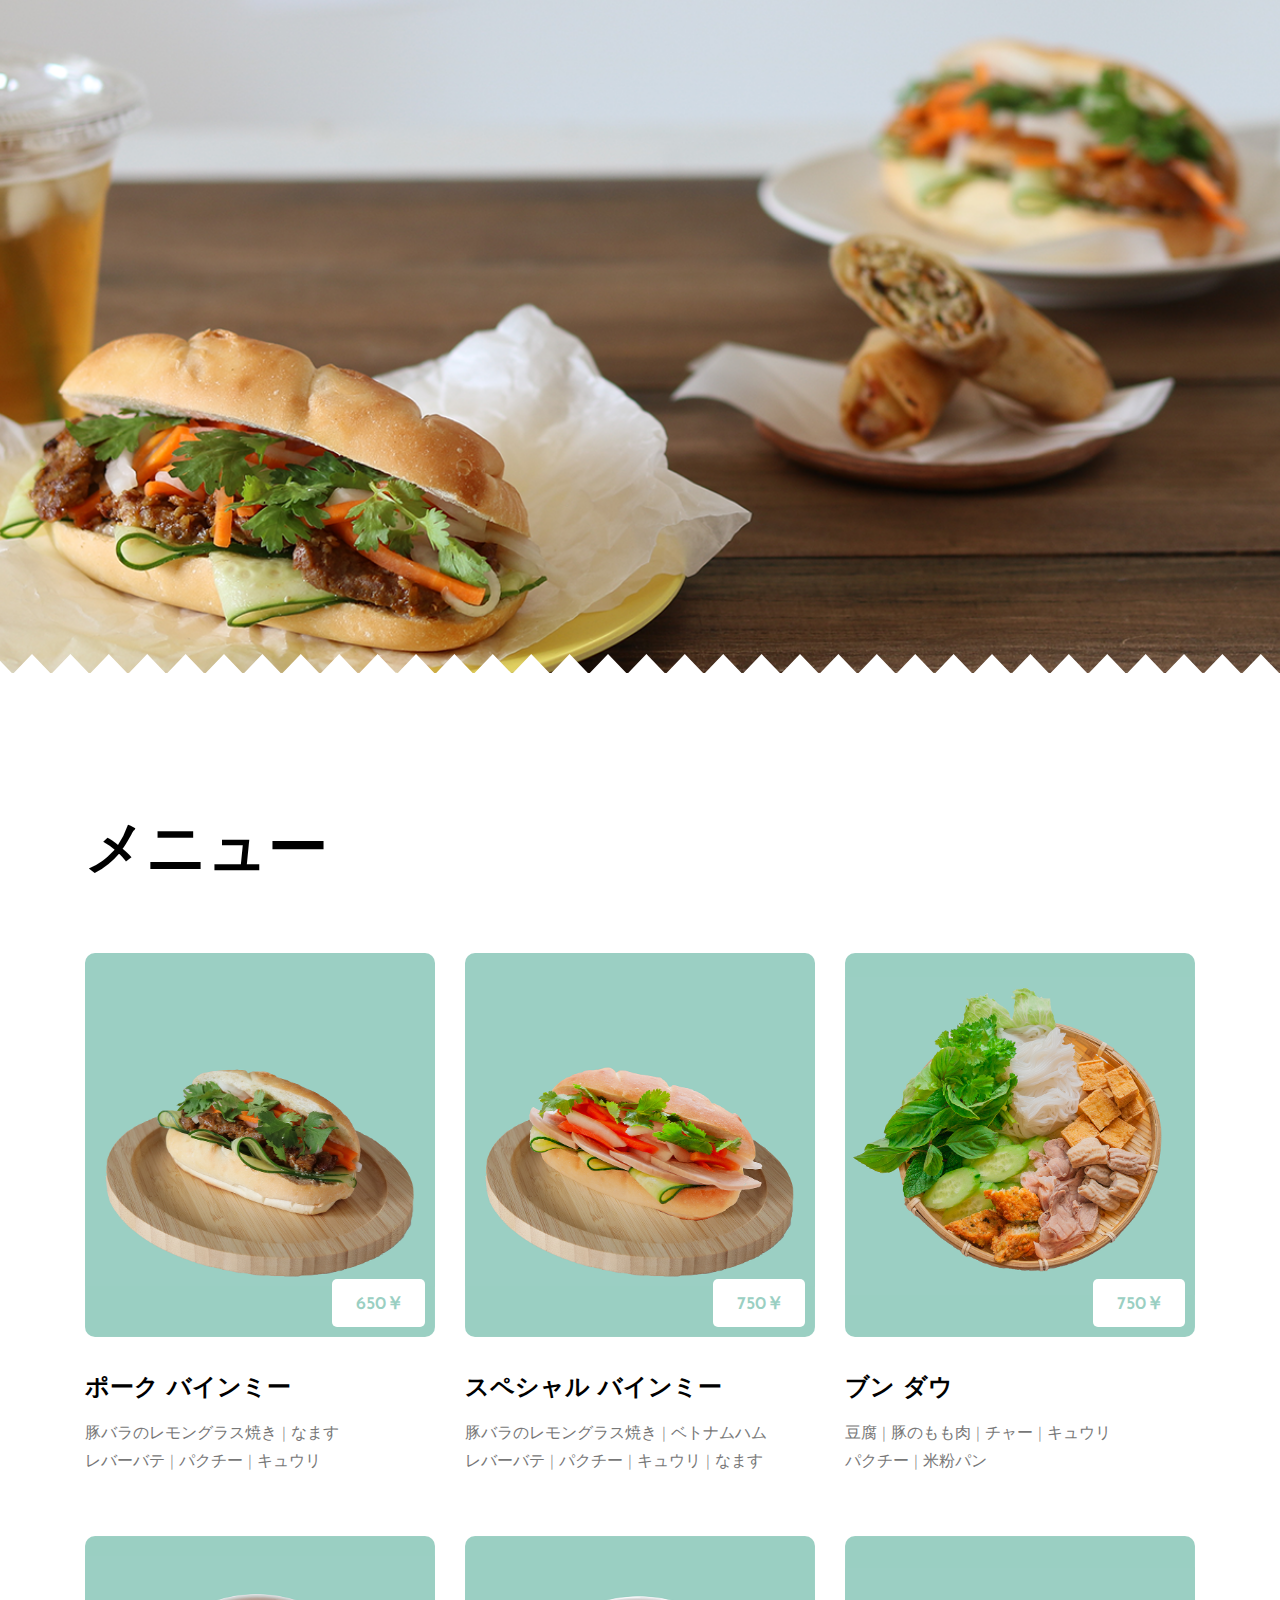
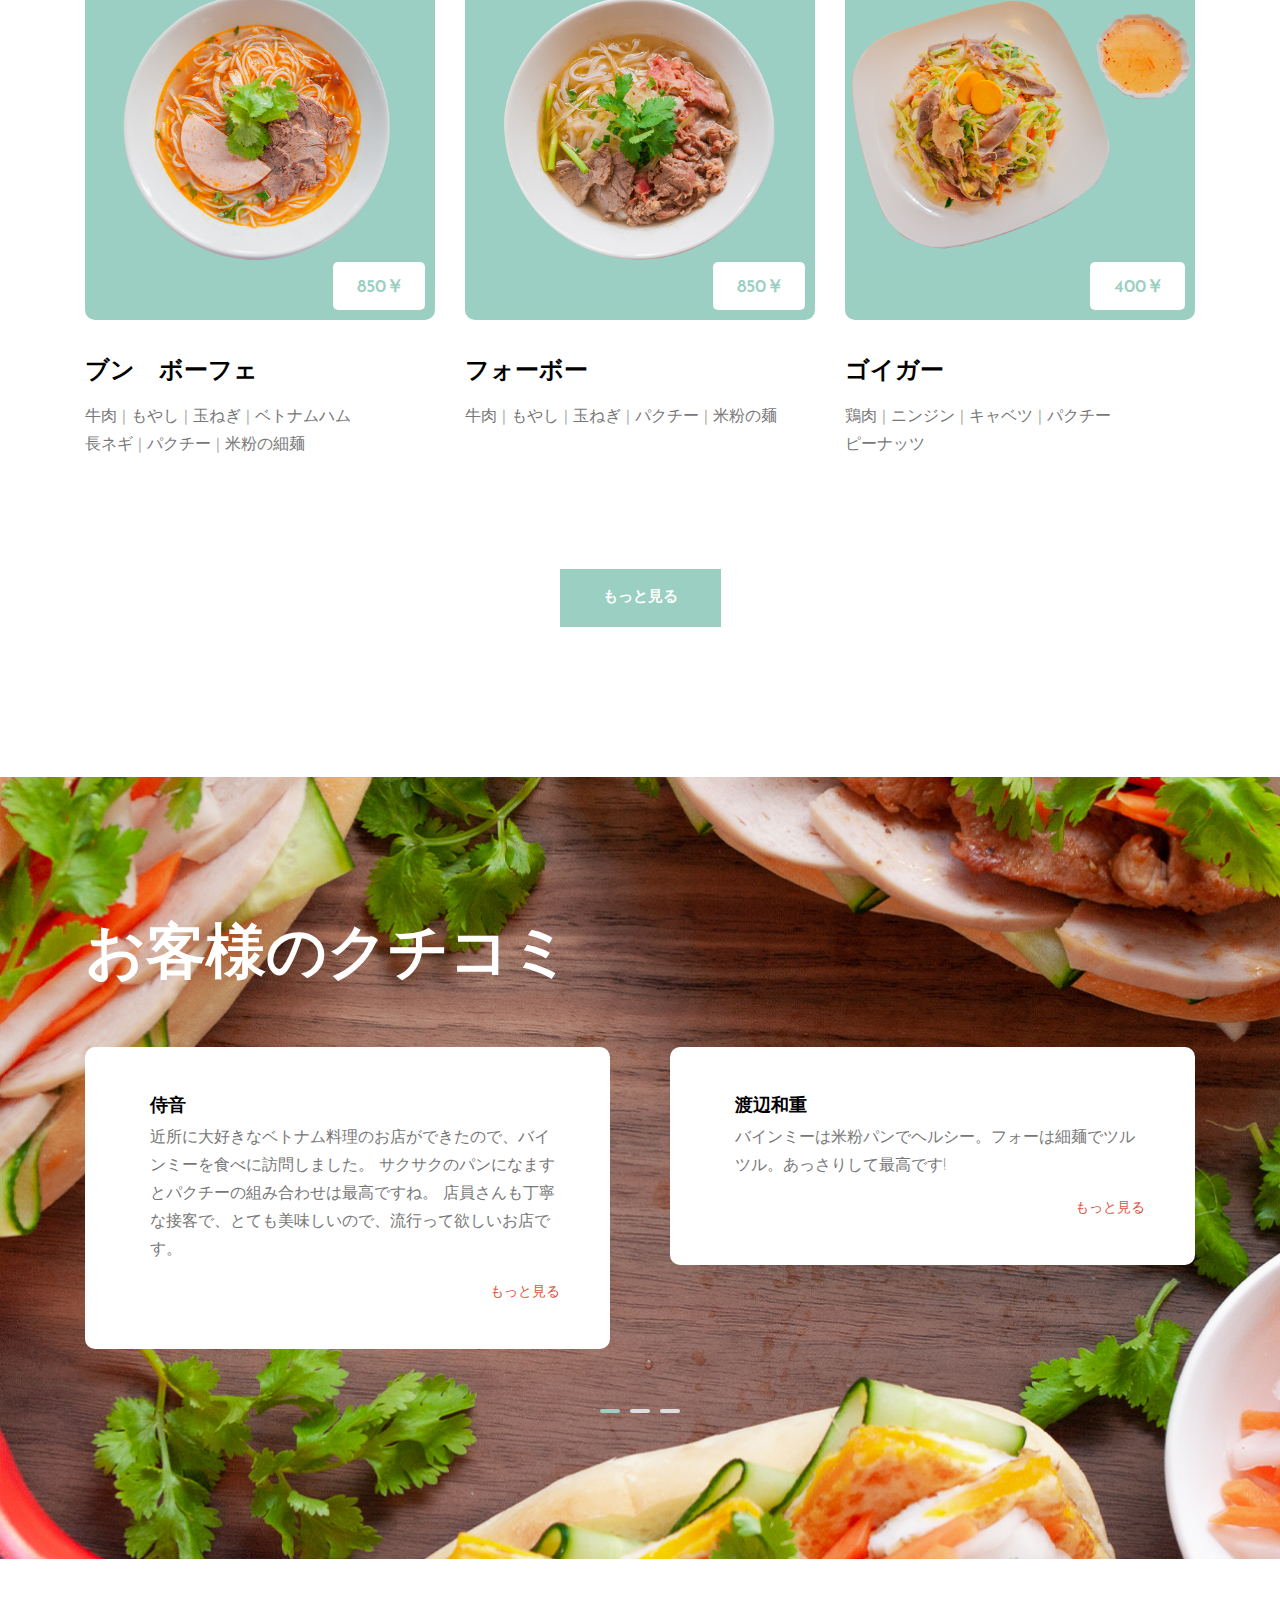
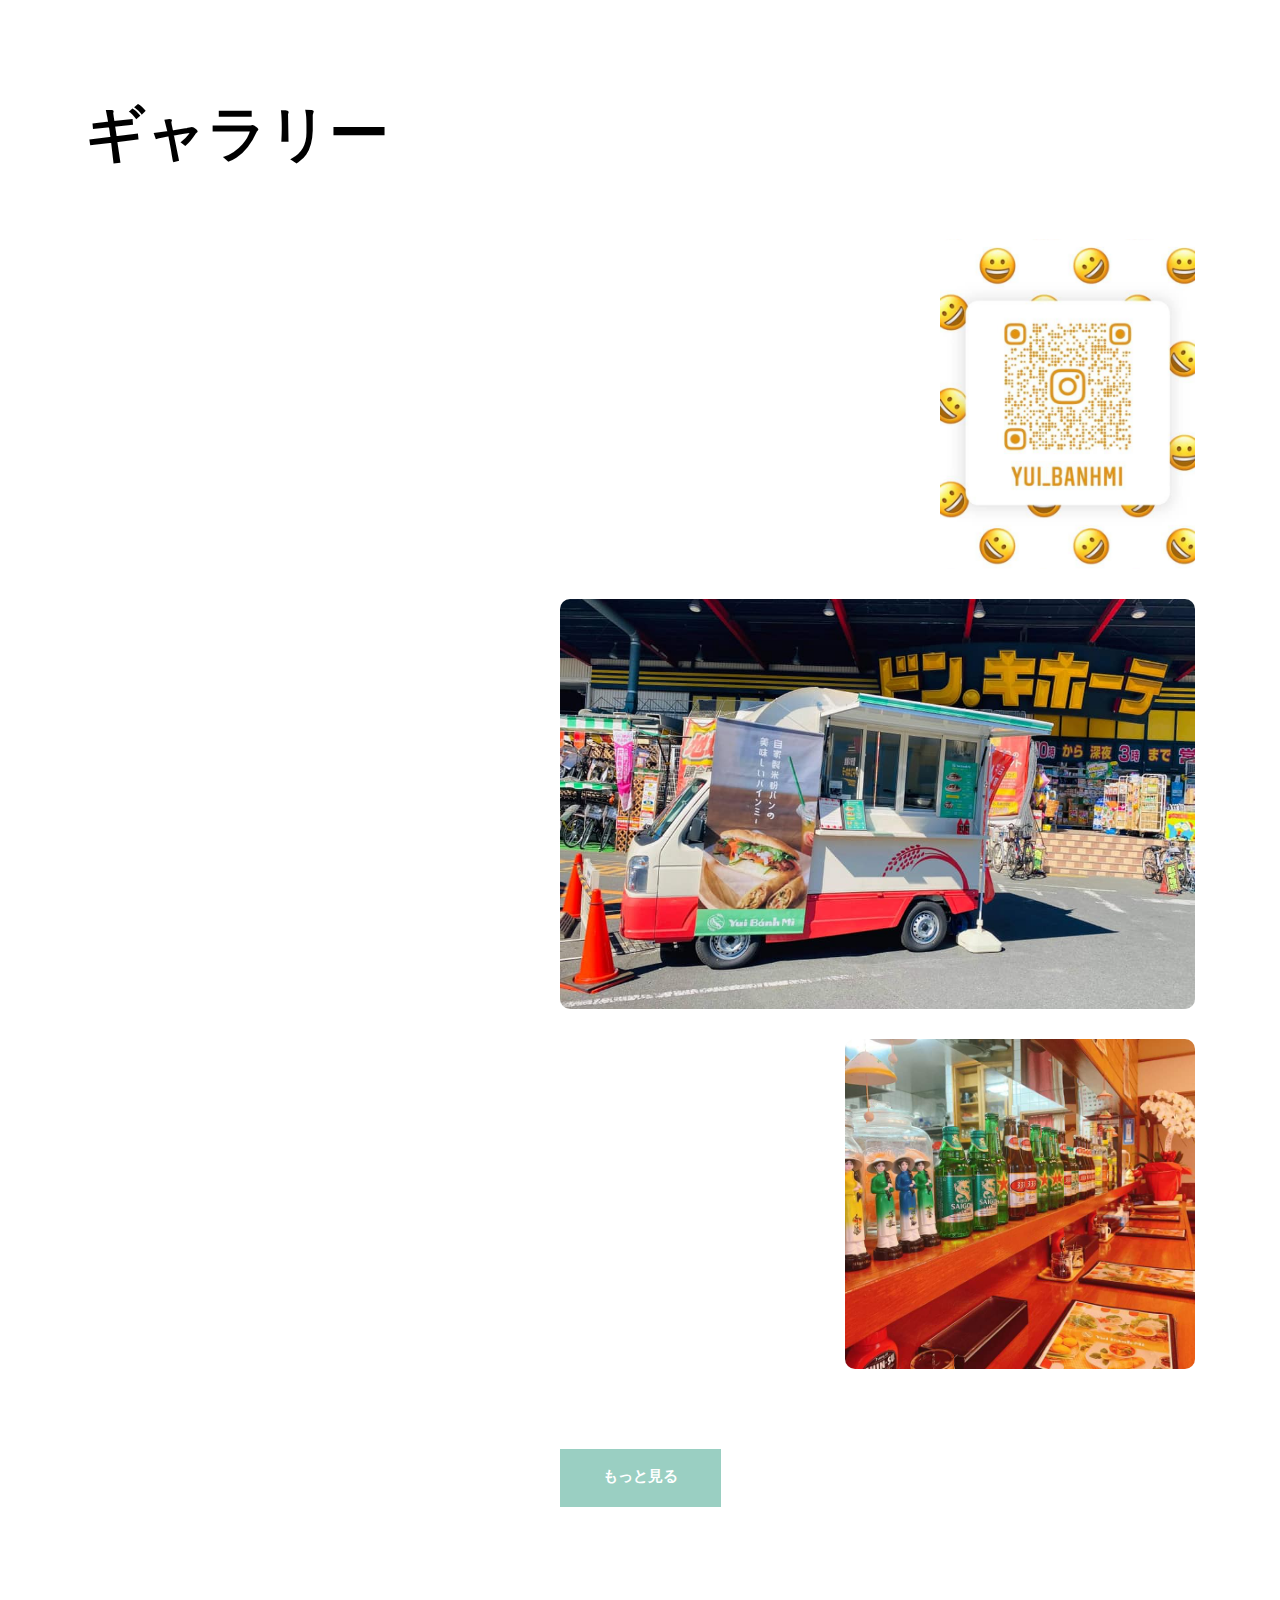
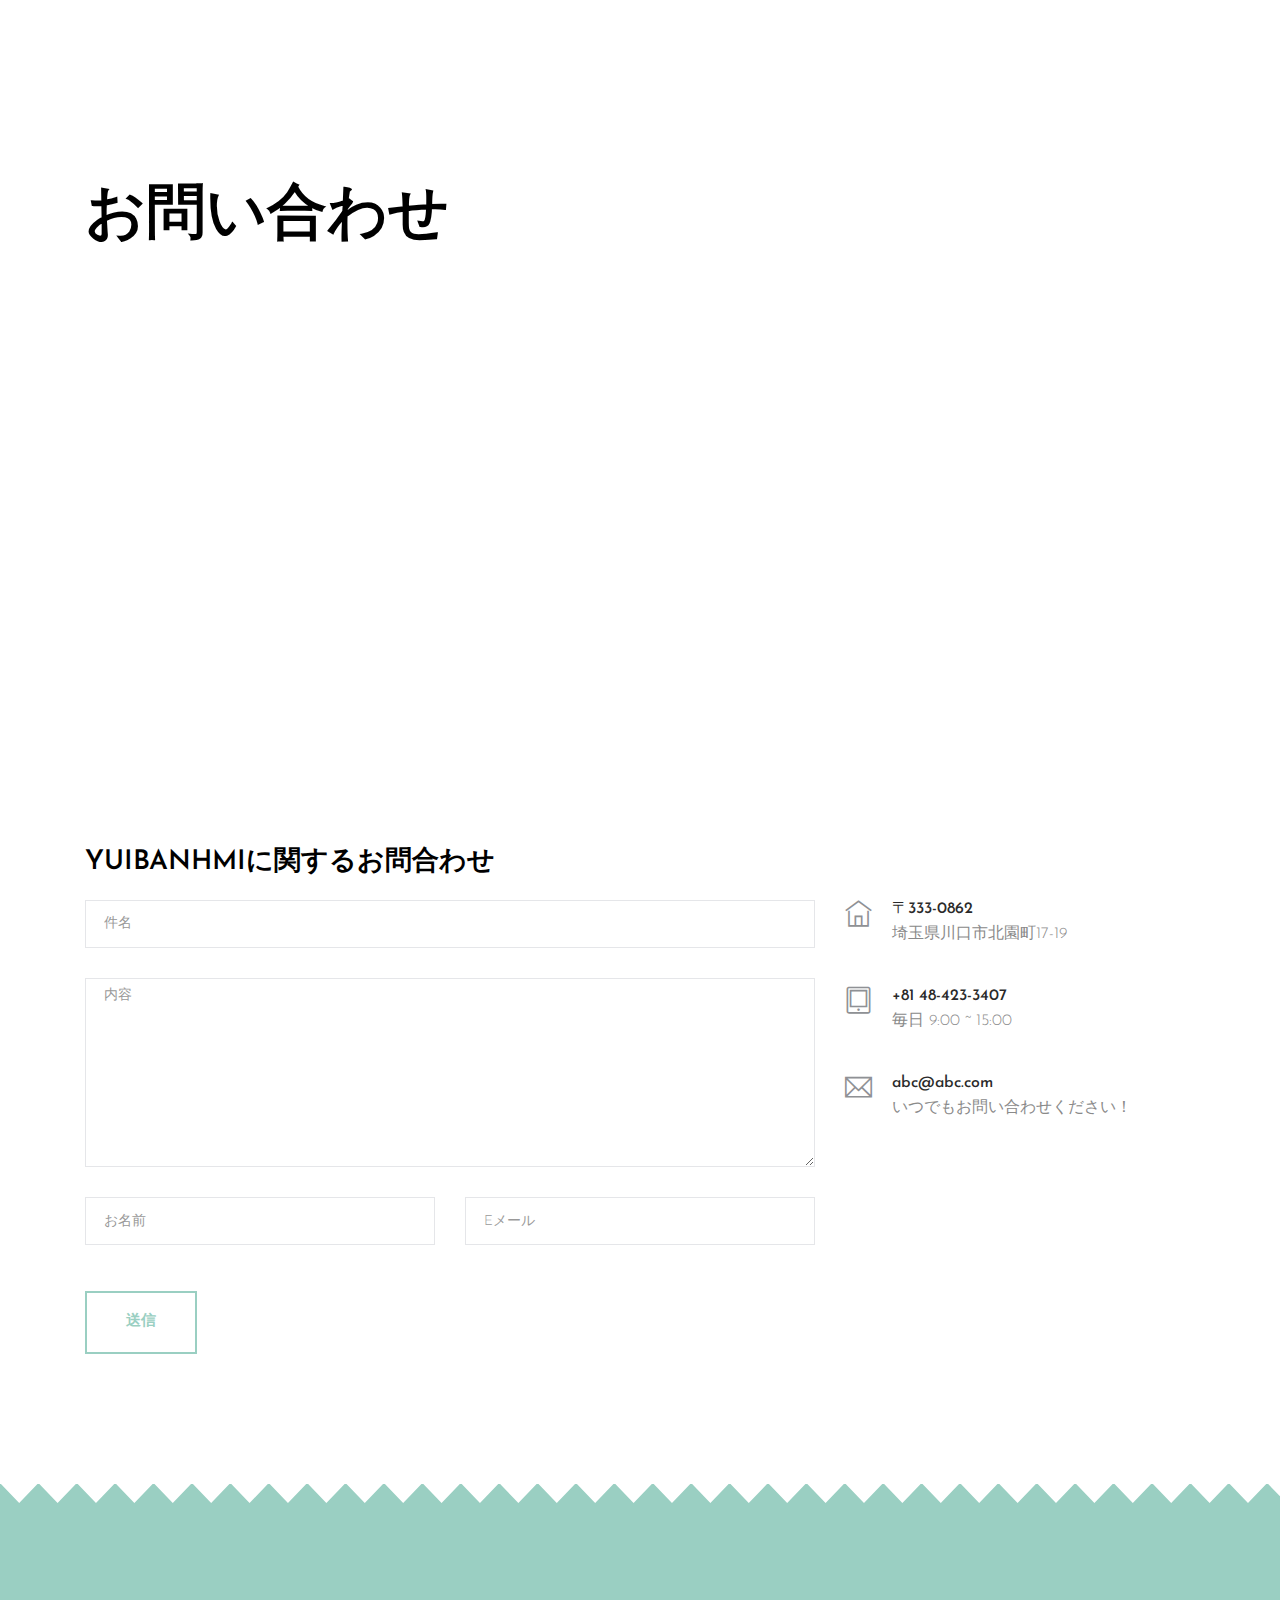
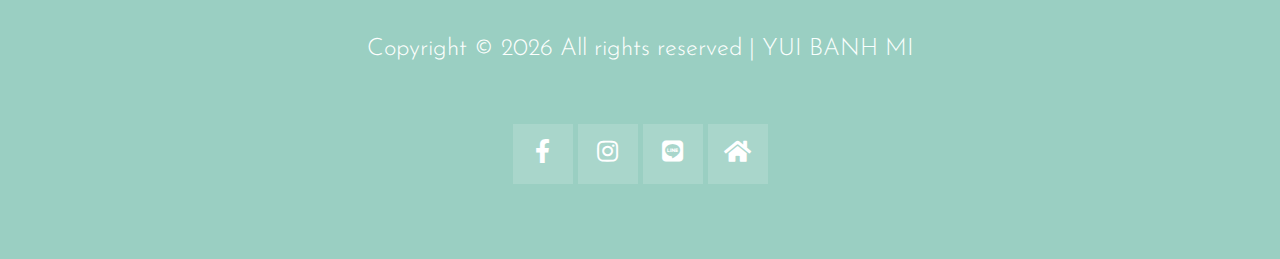
==== commit c1112009: "Update index.html" ====
--- a/index.html
+++ b/index.html
@@ -48,7 +48,7 @@
                       <li><a href="#menu">　 メニュー 　</a></li>
                       <div class="logo-img d-none d-lg-block">
                         <a href="index.html">
-                          <img src="img/logo.png" alt="" />
+                          <img src="img/logo.jpg" alt="" />
                         </a>
                       </div>
                       <li><a href="#gallery">　ギャラリー　</a></li>
--- a/css/themify-icons.css
+++ b/css/themify-icons.css
@@ -0,0 +1,1081 @@
+@font-face {
+	font-family: 'themify';
+	src:url('../fonts/themify.eot?-fvbane');
+	src:url('../fonts/themify.eot?#iefix-fvbane') format('embedded-opentype'),
+		url('../fonts/themify.woff?-fvbane') format('woff'),
+		url('../fonts/themify.ttf?-fvbane') format('truetype'),
+		url('../fonts/themify.svg?-fvbane#themify') format('svg');
+	font-weight: normal;
+	font-style: normal;
+}
+
+[class^="ti-"], [class*=" ti-"] {
+	font-family: 'themify';
+	/* speak: none; */
+	font-style: normal;
+	font-weight: normal;
+	font-variant: normal;
+	text-transform: none;
+	line-height: 1;
+
+	/* Better Font Rendering =========== */
+	-webkit-font-smoothing: antialiased;
+	-moz-osx-font-smoothing: grayscale;
+}
+
+.ti-wand:before {
+	content: "\e600";
+}
+.ti-volume:before {
+	content: "\e601";
+}
+.ti-user:before {
+	content: "\e602";
+}
+.ti-unlock:before {
+	content: "\e603";
+}
+.ti-unlink:before {
+	content: "\e604";
+}
+.ti-trash:before {
+	content: "\e605";
+}
+.ti-thought:before {
+	content: "\e606";
+}
+.ti-target:before {
+	content: "\e607";
+}
+.ti-tag:before {
+	content: "\e608";
+}
+.ti-tablet:before {
+	content: "\e609";
+}
+.ti-star:before {
+	content: "\e60a";
+}
+.ti-spray:before {
+	content: "\e60b";
+}
+.ti-signal:before {
+	content: "\e60c";
+}
+.ti-shopping-cart:before {
+	content: "\e60d";
+}
+.ti-shopping-cart-full:before {
+	content: "\e60e";
+}
+.ti-settings:before {
+	content: "\e60f";
+}
+.ti-search:before {
+	content: "\e610";
+}
+.ti-zoom-in:before {
+	content: "\e611";
+}
+.ti-zoom-out:before {
+	content: "\e612";
+}
+.ti-cut:before {
+	content: "\e613";
+}
+.ti-ruler:before {
+	content: "\e614";
+}
+.ti-ruler-pencil:before {
+	content: "\e615";
+}
+.ti-ruler-alt:before {
+	content: "\e616";
+}
+.ti-bookmark:before {
+	content: "\e617";
+}
+.ti-bookmark-alt:before {
+	content: "\e618";
+}
+.ti-reload:before {
+	content: "\e619";
+}
+.ti-plus:before {
+	content: "\e61a";
+}
+.ti-pin:before {
+	content: "\e61b";
+}
+.ti-pencil:before {
+	content: "\e61c";
+}
+.ti-pencil-alt:before {
+	content: "\e61d";
+}
+.ti-paint-roller:before {
+	content: "\e61e";
+}
+.ti-paint-bucket:before {
+	content: "\e61f";
+}
+.ti-na:before {
+	content: "\e620";
+}
+.ti-mobile:before {
+	content: "\e621";
+}
+.ti-minus:before {
+	content: "\e622";
+}
+.ti-medall:before {
+	content: "\e623";
+}
+.ti-medall-alt:before {
+	content: "\e624";
+}
+.ti-marker:before {
+	content: "\e625";
+}
+.ti-marker-alt:before {
+	content: "\e626";
+}
+.ti-arrow-up:before {
+	content: "\e627";
+}
+.ti-arrow-right:before {
+	content: "\e628";
+}
+.ti-arrow-left:before {
+	content: "\e629";
+}
+.ti-arrow-down:before {
+	content: "\e62a";
+}
+.ti-lock:before {
+	content: "\e62b";
+}
+.ti-location-arrow:before {
+	content: "\e62c";
+}
+.ti-link:before {
+	content: "\e62d";
+}
+.ti-layout:before {
+	content: "\e62e";
+}
+.ti-layers:before {
+	content: "\e62f";
+}
+.ti-layers-alt:before {
+	content: "\e630";
+}
+.ti-key:before {
+	content: "\e631";
+}
+.ti-import:before {
+	content: "\e632";
+}
+.ti-image:before {
+	content: "\e633";
+}
+.ti-heart:before {
+	content: "\e634";
+}
+.ti-heart-broken:before {
+	content: "\e635";
+}
+.ti-hand-stop:before {
+	content: "\e636";
+}
+.ti-hand-open:before {
+	content: "\e637";
+}
+.ti-hand-drag:before {
+	content: "\e638";
+}
+.ti-folder:before {
+	content: "\e639";
+}
+.ti-flag:before {
+	content: "\e63a";
+}
+.ti-flag-alt:before {
+	content: "\e63b";
+}
+.ti-flag-alt-2:before {
+	content: "\e63c";
+}
+.ti-eye:before {
+	content: "\e63d";
+}
+.ti-export:before {
+	content: "\e63e";
+}
+.ti-exchange-vertical:before {
+	content: "\e63f";
+}
+.ti-desktop:before {
+	content: "\e640";
+}
+.ti-cup:before {
+	content: "\e641";
+}
+.ti-crown:before {
+	content: "\e642";
+}
+.ti-comments:before {
+	content: "\e643";
+}
+.ti-comment:before {
+	content: "\e644";
+}
+.ti-comment-alt:before {
+	content: "\e645";
+}
+.ti-close:before {
+	content: "\e646";
+}
+.ti-clip:before {
+	content: "\e647";
+}
+.ti-angle-up:before {
+	content: "\e648";
+}
+.ti-angle-right:before {
+	content: "\e649";
+}
+.ti-angle-left:before {
+	content: "\e64a";
+}
+.ti-angle-down:before {
+	content: "\e64b";
+}
+.ti-check:before {
+	content: "\e64c";
+}
+.ti-check-box:before {
+	content: "\e64d";
+}
+.ti-camera:before {
+	content: "\e64e";
+}
+.ti-announcement:before {
+	content: "\e64f";
+}
+.ti-brush:before {
+	content: "\e650";
+}
+.ti-briefcase:before {
+	content: "\e651";
+}
+.ti-bolt:before {
+	content: "\e652";
+}
+.ti-bolt-alt:before {
+	content: "\e653";
+}
+.ti-blackboard:before {
+	content: "\e654";
+}
+.ti-bag:before {
+	content: "\e655";
+}
+.ti-move:before {
+	content: "\e656";
+}
+.ti-arrows-vertical:before {
+	content: "\e657";
+}
+.ti-arrows-horizontal:before {
+	content: "\e658";
+}
+.ti-fullscreen:before {
+	content: "\e659";
+}
+.ti-arrow-top-right:before {
+	content: "\e65a";
+}
+.ti-arrow-top-left:before {
+	content: "\e65b";
+}
+.ti-arrow-circle-up:before {
+	content: "\e65c";
+}
+.ti-arrow-circle-right:before {
+	content: "\e65d";
+}
+.ti-arrow-circle-left:before {
+	content: "\e65e";
+}
+.ti-arrow-circle-down:before {
+	content: "\e65f";
+}
+.ti-angle-double-up:before {
+	content: "\e660";
+}
+.ti-angle-double-right:before {
+	content: "\e661";
+}
+.ti-angle-double-left:before {
+	content: "\e662";
+}
+.ti-angle-double-down:before {
+	content: "\e663";
+}
+.ti-zip:before {
+	content: "\e664";
+}
+.ti-world:before {
+	content: "\e665";
+}
+.ti-wheelchair:before {
+	content: "\e666";
+}
+.ti-view-list:before {
+	content: "\e667";
+}
+.ti-view-list-alt:before {
+	content: "\e668";
+}
+.ti-view-grid:before {
+	content: "\e669";
+}
+.ti-uppercase:before {
+	content: "\e66a";
+}
+.ti-upload:before {
+	content: "\e66b";
+}
+.ti-underline:before {
+	content: "\e66c";
+}
+.ti-truck:before {
+	content: "\e66d";
+}
+.ti-timer:before {
+	content: "\e66e";
+}
+.ti-ticket:before {
+	content: "\e66f";
+}
+.ti-thumb-up:before {
+	content: "\e670";
+}
+.ti-thumb-down:before {
+	content: "\e671";
+}
+.ti-text:before {
+	content: "\e672";
+}
+.ti-stats-up:before {
+	content: "\e673";
+}
+.ti-stats-down:before {
+	content: "\e674";
+}
+.ti-split-v:before {
+	content: "\e675";
+}
+.ti-split-h:before {
+	content: "\e676";
+}
+.ti-smallcap:before {
+	content: "\e677";
+}
+.ti-shine:before {
+	content: "\e678";
+}
+.ti-shift-right:before {
+	content: "\e679";
+}
+.ti-shift-left:before {
+	content: "\e67a";
+}
+.ti-shield:before {
+	content: "\e67b";
+}
+.ti-notepad:before {
+	content: "\e67c";
+}
+.ti-server:before {
+	content: "\e67d";
+}
+.ti-quote-right:before {
+	content: "\e67e";
+}
+.ti-quote-left:before {
+	content: "\e67f";
+}
+.ti-pulse:before {
+	content: "\e680";
+}
+.ti-printer:before {
+	content: "\e681";
+}
+.ti-power-off:before {
+	content: "\e682";
+}
+.ti-plug:before {
+	content: "\e683";
+}
+.ti-pie-chart:before {
+	content: "\e684";
+}
+.ti-paragraph:before {
+	content: "\e685";
+}
+.ti-panel:before {
+	content: "\e686";
+}
+.ti-package:before {
+	content: "\e687";
+}
+.ti-music:before {
+	content: "\e688";
+}
+.ti-music-alt:before {
+	content: "\e689";
+}
+.ti-mouse:before {
+	content: "\e68a";
+}
+.ti-mouse-alt:before {
+	content: "\e68b";
+}
+.ti-money:before {
+	content: "\e68c";
+}
+.ti-microphone:before {
+	content: "\e68d";
+}
+.ti-menu:before {
+	content: "\e68e";
+}
+.ti-menu-alt:before {
+	content: "\e68f";
+}
+.ti-map:before {
+	content: "\e690";
+}
+.ti-map-alt:before {
+	content: "\e691";
+}
+.ti-loop:before {
+	content: "\e692";
+}
+.ti-location-pin:before {
+	content: "\e693";
+}
+.ti-list:before {
+	content: "\e694";
+}
+.ti-light-bulb:before {
+	content: "\e695";
+}
+.ti-Italic:before {
+	content: "\e696";
+}
+.ti-info:before {
+	content: "\e697";
+}
+.ti-infinite:before {
+	content: "\e698";
+}
+.ti-id-badge:before {
+	content: "\e699";
+}
+.ti-hummer:before {
+	content: "\e69a";
+}
+.ti-home:before {
+	content: "\e69b";
+}
+.ti-help:before {
+	content: "\e69c";
+}
+.ti-headphone:before {
+	content: "\e69d";
+}
+.ti-harddrives:before {
+	content: "\e69e";
+}
+.ti-harddrive:before {
+	content: "\e69f";
+}
+.ti-gift:before {
+	content: "\e6a0";
+}
+.ti-game:before {
+	content: "\e6a1";
+}
+.ti-filter:before {
+	content: "\e6a2";
+}
+.ti-files:before {
+	content: "\e6a3";
+}
+.ti-file:before {
+	content: "\e6a4";
+}
+.ti-eraser:before {
+	content: "\e6a5";
+}
+.ti-envelope:before {
+	content: "\e6a6";
+}
+.ti-download:before {
+	content: "\e6a7";
+}
+.ti-direction:before {
+	content: "\e6a8";
+}
+.ti-direction-alt:before {
+	content: "\e6a9";
+}
+.ti-dashboard:before {
+	content: "\e6aa";
+}
+.ti-control-stop:before {
+	content: "\e6ab";
+}
+.ti-control-shuffle:before {
+	content: "\e6ac";
+}
+.ti-control-play:before {
+	content: "\e6ad";
+}
+.ti-control-pause:before {
+	content: "\e6ae";
+}
+.ti-control-forward:before {
+	content: "\e6af";
+}
+.ti-control-backward:before {
+	content: "\e6b0";
+}
+.ti-cloud:before {
+	content: "\e6b1";
+}
+.ti-cloud-up:before {
+	content: "\e6b2";
+}
+.ti-cloud-down:before {
+	content: "\e6b3";
+}
+.ti-clipboard:before {
+	content: "\e6b4";
+}
+.ti-car:before {
+	content: "\e6b5";
+}
+.ti-calendar:before {
+	content: "\e6b6";
+}
+.ti-book:before {
+	content: "\e6b7";
+}
+.ti-bell:before {
+	content: "\e6b8";
+}
+.ti-basketball:before {
+	content: "\e6b9";
+}
+.ti-bar-chart:before {
+	content: "\e6ba";
+}
+.ti-bar-chart-alt:before {
+	content: "\e6bb";
+}
+.ti-back-right:before {
+	content: "\e6bc";
+}
+.ti-back-left:before {
+	content: "\e6bd";
+}
+.ti-arrows-corner:before {
+	content: "\e6be";
+}
+.ti-archive:before {
+	content: "\e6bf";
+}
+.ti-anchor:before {
+	content: "\e6c0";
+}
+.ti-align-right:before {
+	content: "\e6c1";
+}
+.ti-align-left:before {
+	content: "\e6c2";
+}
+.ti-align-justify:before {
+	content: "\e6c3";
+}
+.ti-align-center:before {
+	content: "\e6c4";
+}
+.ti-alert:before {
+	content: "\e6c5";
+}
+.ti-alarm-clock:before {
+	content: "\e6c6";
+}
+.ti-agenda:before {
+	content: "\e6c7";
+}
+.ti-write:before {
+	content: "\e6c8";
+}
+.ti-window:before {
+	content: "\e6c9";
+}
+.ti-widgetized:before {
+	content: "\e6ca";
+}
+.ti-widget:before {
+	content: "\e6cb";
+}
+.ti-widget-alt:before {
+	content: "\e6cc";
+}
+.ti-wallet:before {
+	content: "\e6cd";
+}
+.ti-video-clapper:before {
+	content: "\e6ce";
+}
+.ti-video-camera:before {
+	content: "\e6cf";
+}
+.ti-vector:before {
+	content: "\e6d0";
+}
+.ti-themify-logo:before {
+	content: "\e6d1";
+}
+.ti-themify-favicon:before {
+	content: "\e6d2";
+}
+.ti-themify-favicon-alt:before {
+	content: "\e6d3";
+}
+.ti-support:before {
+	content: "\e6d4";
+}
+.ti-stamp:before {
+	content: "\e6d5";
+}
+.ti-split-v-alt:before {
+	content: "\e6d6";
+}
+.ti-slice:before {
+	content: "\e6d7";
+}
+.ti-shortcode:before {
+	content: "\e6d8";
+}
+.ti-shift-right-alt:before {
+	content: "\e6d9";
+}
+.ti-shift-left-alt:before {
+	content: "\e6da";
+}
+.ti-ruler-alt-2:before {
+	content: "\e6db";
+}
+.ti-receipt:before {
+	content: "\e6dc";
+}
+.ti-pin2:before {
+	content: "\e6dd";
+}
+.ti-pin-alt:before {
+	content: "\e6de";
+}
+.ti-pencil-alt2:before {
+	content: "\e6df";
+}
+.ti-palette:before {
+	content: "\e6e0";
+}
+.ti-more:before {
+	content: "\e6e1";
+}
+.ti-more-alt:before {
+	content: "\e6e2";
+}
+.ti-microphone-alt:before {
+	content: "\e6e3";
+}
+.ti-magnet:before {
+	content: "\e6e4";
+}
+.ti-line-double:before {
+	content: "\e6e5";
+}
+.ti-line-dotted:before {
+	content: "\e6e6";
+}
+.ti-line-dashed:before {
+	content: "\e6e7";
+}
+.ti-layout-width-full:before {
+	content: "\e6e8";
+}
+.ti-layout-width-default:before {
+	content: "\e6e9";
+}
+.ti-layout-width-default-alt:before {
+	content: "\e6ea";
+}
+.ti-layout-tab:before {
+	content: "\e6eb";
+}
+.ti-layout-tab-window:before {
+	content: "\e6ec";
+}
+.ti-layout-tab-v:before {
+	content: "\e6ed";
+}
+.ti-layout-tab-min:before {
+	content: "\e6ee";
+}
+.ti-layout-slider:before {
+	content: "\e6ef";
+}
+.ti-layout-slider-alt:before {
+	content: "\e6f0";
+}
+.ti-layout-sidebar-right:before {
+	content: "\e6f1";
+}
+.ti-layout-sidebar-none:before {
+	content: "\e6f2";
+}
+.ti-layout-sidebar-left:before {
+	content: "\e6f3";
+}
+.ti-layout-placeholder:before {
+	content: "\e6f4";
+}
+.ti-layout-menu:before {
+	content: "\e6f5";
+}
+.ti-layout-menu-v:before {
+	content: "\e6f6";
+}
+.ti-layout-menu-separated:before {
+	content: "\e6f7";
+}
+.ti-layout-menu-full:before {
+	content: "\e6f8";
+}
+.ti-layout-media-right-alt:before {
+	content: "\e6f9";
+}
+.ti-layout-media-right:before {
+	content: "\e6fa";
+}
+.ti-layout-media-overlay:before {
+	content: "\e6fb";
+}
+.ti-layout-media-overlay-alt:before {
+	content: "\e6fc";
+}
+.ti-layout-media-overlay-alt-2:before {
+	content: "\e6fd";
+}
+.ti-layout-media-left-alt:before {
+	content: "\e6fe";
+}
+.ti-layout-media-left:before {
+	content: "\e6ff";
+}
+.ti-layout-media-center-alt:before {
+	content: "\e700";
+}
+.ti-layout-media-center:before {
+	content: "\e701";
+}
+.ti-layout-list-thumb:before {
+	content: "\e702";
+}
+.ti-layout-list-thumb-alt:before {
+	content: "\e703";
+}
+.ti-layout-list-post:before {
+	content: "\e704";
+}
+.ti-layout-list-large-image:before {
+	content: "\e705";
+}
+.ti-layout-line-solid:before {
+	content: "\e706";
+}
+.ti-layout-grid4:before {
+	content: "\e707";
+}
+.ti-layout-grid3:before {
+	content: "\e708";
+}
+.ti-layout-grid2:before {
+	content: "\e709";
+}
+.ti-layout-grid2-thumb:before {
+	content: "\e70a";
+}
+.ti-layout-cta-right:before {
+	content: "\e70b";
+}
+.ti-layout-cta-left:before {
+	content: "\e70c";
+}
+.ti-layout-cta-center:before {
+	content: "\e70d";
+}
+.ti-layout-cta-btn-right:before {
+	content: "\e70e";
+}
+.ti-layout-cta-btn-left:before {
+	content: "\e70f";
+}
+.ti-layout-column4:before {
+	content: "\e710";
+}
+.ti-layout-column3:before {
+	content: "\e711";
+}
+.ti-layout-column2:before {
+	content: "\e712";
+}
+.ti-layout-accordion-separated:before {
+	content: "\e713";
+}
+.ti-layout-accordion-merged:before {
+	content: "\e714";
+}
+.ti-layout-accordion-list:before {
+	content: "\e715";
+}
+.ti-ink-pen:before {
+	content: "\e716";
+}
+.ti-info-alt:before {
+	content: "\e717";
+}
+.ti-help-alt:before {
+	content: "\e718";
+}
+.ti-headphone-alt:before {
+	content: "\e719";
+}
+.ti-hand-point-up:before {
+	content: "\e71a";
+}
+.ti-hand-point-right:before {
+	content: "\e71b";
+}
+.ti-hand-point-left:before {
+	content: "\e71c";
+}
+.ti-hand-point-down:before {
+	content: "\e71d";
+}
+.ti-gallery:before {
+	content: "\e71e";
+}
+.ti-face-smile:before {
+	content: "\e71f";
+}
+.ti-face-sad:before {
+	content: "\e720";
+}
+.ti-credit-card:before {
+	content: "\e721";
+}
+.ti-control-skip-forward:before {
+	content: "\e722";
+}
+.ti-control-skip-backward:before {
+	content: "\e723";
+}
+.ti-control-record:before {
+	content: "\e724";
+}
+.ti-control-eject:before {
+	content: "\e725";
+}
+.ti-comments-smiley:before {
+	content: "\e726";
+}
+.ti-brush-alt:before {
+	content: "\e727";
+}
+.ti-youtube:before {
+	content: "\e728";
+}
+.ti-vimeo:before {
+	content: "\e729";
+}
+.ti-twitter:before {
+	content: "\e72a";
+}
+.ti-time:before {
+	content: "\e72b";
+}
+.ti-tumblr:before {
+	content: "\e72c";
+}
+.ti-skype:before {
+	content: "\e72d";
+}
+.ti-share:before {
+	content: "\e72e";
+}
+.ti-share-alt:before {
+	content: "\e72f";
+}
+.ti-rocket:before {
+	content: "\e730";
+}
+.ti-pinterest:before {
+	content: "\e731";
+}
+.ti-new-window:before {
+	content: "\e732";
+}
+.ti-microsoft:before {
+	content: "\e733";
+}
+.ti-list-ol:before {
+	content: "\e734";
+}
+.ti-linkedin:before {
+	content: "\e735";
+}
+.ti-layout-sidebar-2:before {
+	content: "\e736";
+}
+.ti-layout-grid4-alt:before {
+	content: "\e737";
+}
+.ti-layout-grid3-alt:before {
+	content: "\e738";
+}
+.ti-layout-grid2-alt:before {
+	content: "\e739";
+}
+.ti-layout-column4-alt:before {
+	content: "\e73a";
+}
+.ti-layout-column3-alt:before {
+	content: "\e73b";
+}
+.ti-layout-column2-alt:before {
+	content: "\e73c";
+}
+.ti-instagram:before {
+	content: "\e73d";
+}
+.ti-google:before {
+	content: "\e73e";
+}
+.ti-github:before {
+	content: "\e73f";
+}
+.ti-flickr:before {
+	content: "\e740";
+}
+.ti-facebook:before {
+	content: "\e741";
+}
+.ti-dropbox:before {
+	content: "\e742";
+}
+.ti-dribbble:before {
+	content: "\e743";
+}
+.ti-apple:before {
+	content: "\e744";
+}
+.ti-android:before {
+	content: "\e745";
+}
+.ti-save:before {
+	content: "\e746";
+}
+.ti-save-alt:before {
+	content: "\e747";
+}
+.ti-yahoo:before {
+	content: "\e748";
+}
+.ti-wordpress:before {
+	content: "\e749";
+}
+.ti-vimeo-alt:before {
+	content: "\e74a";
+}
+.ti-twitter-alt:before {
+	content: "\e74b";
+}
+.ti-tumblr-alt:before {
+	content: "\e74c";
+}
+.ti-trello:before {
+	content: "\e74d";
+}
+.ti-stack-overflow:before {
+	content: "\e74e";
+}
+.ti-soundcloud:before {
+	content: "\e74f";
+}
+.ti-sharethis:before {
+	content: "\e750";
+}
+.ti-sharethis-alt:before {
+	content: "\e751";
+}
+.ti-reddit:before {
+	content: "\e752";
+}
+.ti-pinterest-alt:before {
+	content: "\e753";
+}
+.ti-microsoft-alt:before {
+	content: "\e754";
+}
+.ti-linux:before {
+	content: "\e755";
+}
+.ti-jsfiddle:before {
+	content: "\e756";
+}
+.ti-joomla:before {
+	content: "\e757";
+}
+.ti-html5:before {
+	content: "\e758";
+}
+.ti-flickr-alt:before {
+	content: "\e759";
+}
+.ti-email:before {
+	content: "\e75a";
+}
+.ti-drupal:before {
+	content: "\e75b";
+}
+.ti-dropbox-alt:before {
+	content: "\e75c";
+}
+.ti-css3:before {
+	content: "\e75d";
+}
+.ti-rss:before {
+	content: "\e75e";
+}
+.ti-rss-alt:before {
+	content: "\e75f";
+}
--- a/css/style.css
+++ b/css/style.css
@@ -0,0 +1,4678 @@
+@import url("https://fonts.googleapis.com/css?family=Josefin+Sans:300,300i,400,400i,600,600i,700&display=swap");
+@import url("https://fonts.googleapis.com/css?family=Josefin+Sans:300,300i,400,400i,600,600i,700&display=swap");
+
+.flex-center-start {
+  display: -webkit-box;
+  display: -ms-flexbox;
+  display: flex;
+  -webkit-box-align: center;
+  -ms-flex-align: center;
+  align-items: center;
+  -webkit-box-pack: start;
+  -ms-flex-pack: start;
+  justify-content: start;
+}
+
+/* Normal desktop :1200px. */
+/* Normal desktop :992px. */
+/* Tablet desktop :768px. */
+/* small mobile :320px. */
+/* Large Mobile :480px. */
+/* 1. Theme default css */
+body {
+  font-family: "Josefin Sans", sans-serif;
+  font-weight: normal;
+  font-style: normal;
+}
+
+.img {
+  max-width: 100%;
+  -webkit-transition: 0.3s;
+  -moz-transition: 0.3s;
+  -o-transition: 0.3s;
+  transition: 0.3s;
+}
+
+a,
+.button {
+  -webkit-transition: 0.3s;
+  -moz-transition: 0.3s;
+  -o-transition: 0.3s;
+  transition: 0.3s;
+}
+
+a:focus,
+.button:focus,
+button:focus {
+  text-decoration: none;
+  outline: none;
+}
+
+a:focus {
+  color: #fff;
+  text-decoration: none;
+}
+
+a:focus,
+a:hover,
+.portfolio-cat a:hover,
+.footer -menu li a:hover {
+  text-decoration: none;
+  color: #000;
+}
+
+a,
+button {
+  color: #020c26;
+  outline: medium none;
+}
+
+h1,
+h2,
+h3,
+h4,
+h5 {
+  font-family: "Josefin Sans", sans-serif;
+  color: #000000;
+}
+
+h1 a,
+h2 a,
+h3 a,
+h4 a,
+h5 a,
+h6 a {
+  color: inherit;
+}
+
+ul {
+  margin: 0px;
+  padding: 0px;
+}
+
+li {
+  list-style: none;
+}
+
+p {
+  font-size: 16px;
+  font-weight: 300;
+  line-height: 30px;
+  color: #777777;
+  margin-bottom: 13px;
+  font-family: "Josefin Sans", sans-serif;
+}
+
+label {
+  color: #7e7e7e;
+  cursor: pointer;
+  font-size: 14px;
+  font-weight: 400;
+}
+
+*::-moz-selection {
+  background: #444;
+  color: #fff;
+  text-shadow: none;
+}
+
+::-moz-selection {
+  background: #444;
+  color: #fff;
+  text-shadow: none;
+}
+
+::selection {
+  background: #444;
+  color: #fff;
+  text-shadow: none;
+}
+
+*::-webkit-input-placeholder {
+  color: #cccccc;
+  font-size: 14px;
+  opacity: 1;
+}
+
+*:-ms-input-placeholder {
+  color: #cccccc;
+  font-size: 14px;
+  opacity: 1;
+}
+
+*::-ms-input-placeholder {
+  color: #cccccc;
+  font-size: 14px;
+  opacity: 1;
+}
+
+*::placeholder {
+  color: #cccccc;
+  font-size: 14px;
+  opacity: 1;
+}
+
+h3 {
+  font-size: 24px;
+}
+
+.mb-65 {
+  margin-bottom: 67px;
+}
+
+.black-bg {
+  background: #020c26 !important;
+}
+
+.white-bg {
+  background: #ffffff;
+}
+
+.gray-bg {
+  background: #f5f5f5;
+}
+
+.bg-img-1 {
+  background-image: url(../img/slider/slider-img-1.jpg);
+}
+
+.bg-img-2 {
+  background-image: url(../img/background-img/bg-img-2.jpg);
+}
+
+.cta-bg-1 {
+  background-image: url(../img/background-img/bg-img-3.jpg);
+}
+
+.overlay {
+  position: relative;
+  z-index: 0;
+}
+
+.overlay::before {
+  position: absolute;
+  content: "";
+  background-color: #020c26;
+  top: 0;
+  left: 0;
+  width: 100%;
+  height: 100%;
+  z-index: -1;
+  opacity: 0.851;
+}
+
+.overlay2 {
+  position: relative;
+  z-index: 0;
+}
+
+.overlay2::before {
+  position: absolute;
+  content: "";
+  background-color: #020c26;
+  top: 0;
+  left: 0;
+  width: 100%;
+  height: 100%;
+  z-index: -1;
+  opacity: 0.5;
+}
+
+.section-padding {
+  padding-top: 120px;
+  padding-bottom: 120px;
+}
+
+.pt-120 {
+  padding-top: 120px;
+}
+
+/* button style */
+.owl-carousel .owl-nav div {
+  background: transparent;
+  height: 65px;
+  left: 0px;
+  line-height: 65px;
+  position: absolute;
+  text-align: center;
+  top: 50%;
+  -webkit-transform: translateY(-50%);
+  -ms-transform: translateY(-50%);
+  transform: translateY(-50%);
+  -webkit-transition: all 0.3s ease 0s;
+  -o-transition: all 0.3s ease 0s;
+  transition: all 0.3s ease 0s;
+  width: 65px;
+  font-size: 16px;
+  color: #fff;
+  border: 1px solid #363d4f;
+}
+
+.owl-carousel .owl-nav {
+  position: relative;
+}
+
+.owl-carousel .owl-nav div.owl-next {
+  left: 86px;
+  right: auto;
+}
+
+.owl-carousel .owl-nav div.owl-prev i {
+  position: relative;
+  right: 2px;
+}
+
+.owl-carousel:hover .owl-nav div {
+  opacity: 1;
+  visibility: visible;
+}
+
+.owl-carousel:hover .owl-nav div:hover {
+  color: #ff5e13;
+}
+
+.mb-60 {
+  margin-bottom: 60px;
+}
+
+.mb-70 {
+  margin-bottom: 70px;
+}
+
+.boxed_btn {
+  color: #000000;
+  font-size: 15px;
+  font-weight: 600;
+  display: inline-block;
+  padding: 18px 39px;
+  border: 2px solid #9acfc2;
+  text-transform: capitalize;
+}
+
+.boxed_btn:hover {
+  background: #9acfc2;
+  color: #fff;
+}
+
+.boxed-btn {
+  color: #9acfc2 !important;
+  font-size: 15px;
+  font-weight: 600;
+  display: inline-block;
+  padding: 18px 39px;
+  border: 2px solid #9acfc2;
+  text-transform: capitalize;
+  cursor: pointer;
+  background: #fff;
+}
+
+.boxed-btn:hover {
+  background: #9acfc2;
+  color: #fff !important;
+}
+
+.boxed_btn_white {
+  color: #fff;
+  font-size: 15px;
+  font-weight: 600;
+  display: inline-block;
+  padding: 16px 29px;
+  border: 2px solid #fff;
+  text-transform: capitalize;
+}
+
+@media (min-width: 992px) and (max-width: 1200px) {
+  .boxed_btn_white {
+    padding: 13px 13px;
+  }
+}
+
+.boxed_btn_white:hover {
+  background: #fff;
+  color: #000;
+}
+
+.load_more_btn {
+  background: #9acfc2;
+  color: #fff;
+  text-align: center;
+  padding: 16px 41px;
+  display: inline-block;
+  border: 2px solid transparent;
+  font-size: 15px;
+  font-weight: 700;
+}
+
+.load_more_btn:hover {
+  color: #9acfc2 !important;
+  border: 2px solid #9acfc2;
+  background: #fff;
+}
+
+.section_title h3 {
+  font-size: 60px;
+  font-weight: 700;
+  line-height: 60px;
+  color: #000000;
+  margin-bottom: 18px;
+}
+
+@media (max-width: 767px) {
+  .section_title h3 {
+    font-size: 38px;
+    line-height: 46px;
+  }
+}
+
+@media (min-width: 768px) and (max-width: 991px) {
+  .section_title h3 {
+    font-size: 48px;
+    line-height: 56px;
+  }
+}
+
+.section_title p {
+  font-weight: 300;
+  color: #777777;
+  margin-bottom: 0;
+}
+
+@media (min-width: 768px) and (max-width: 991px) {
+  .section_title p br {
+    display: none;
+  }
+}
+
+.section_title.white h3,
+.section_title.white p {
+  color: #fff;
+}
+
+.section-padding {
+  padding-top: 150px;
+  padding-bottom: 150px;
+}
+
+@media (max-width: 767px) {
+  .section-padding {
+    padding-top: 60px;
+    padding-bottom: 60px;
+  }
+}
+
+@media (min-width: 768px) and (max-width: 991px) {
+  .section-padding {
+    padding-top: 100px;
+    padding-bottom: 100px;
+  }
+}
+
+.zigzag_bg_1::before {
+  background-image: url(../img/zigzag.svg);
+  content: "";
+  position: absolute;
+  left: 0;
+  top: -1px;
+  width: 100%;
+  height: 20px;
+  background-size: cover;
+  background-repeat: no-repeat;
+  z-index: 1;
+}
+
+.zigzag_bg_2::after {
+  background-image: url(../img/zigzag.svg);
+  content: "";
+  position: absolute;
+  left: 0;
+  bottom: -1px;
+  width: 100%;
+  height: 20px;
+  background-size: cover;
+  -webkit-transform: rotate(180deg);
+  -moz-transform: rotate(180deg);
+  -ms-transform: rotate(180deg);
+  transform: rotate(180deg);
+  background-repeat: no-repeat;
+  z-index: 1;
+}
+
+@media (max-width: 767px) {
+  .mobile_menu {
+    position: absolute;
+    right: 0px;
+    width: 100%;
+    z-index: 9;
+  }
+}
+
+.slicknav_menu .slicknav_nav {
+  background: #fff;
+  float: right;
+  margin-top: 0;
+  padding: 0;
+  width: 95%;
+  padding: 0;
+  border-radius: 0px;
+  margin-top: 5px;
+  position: absolute;
+  left: 0;
+  right: 0;
+  margin: auto;
+  top: 45px;
+}
+
+@media (min-width: 768px) and (max-width: 991px) {
+  .slicknav_menu .slicknav_nav {
+    padding: 10px;
+  }
+}
+
+.slicknav_menu .slicknav_nav a:hover {
+  background: transparent;
+  color: #9acfc2;
+}
+
+.slicknav_menu .slicknav_nav a.active {
+  color: #9acfc2;
+}
+
+@media (max-width: 767px) {
+  .slicknav_menu .slicknav_nav a i {
+    display: none;
+  }
+}
+
+@media (min-width: 768px) and (max-width: 991px) {
+  .slicknav_menu .slicknav_nav a i {
+    display: none;
+  }
+}
+
+.slicknav_menu .slicknav_nav .slicknav_btn {
+  background-color: transparent;
+  cursor: pointer;
+  margin-bottom: 10px;
+  margin-top: -40px;
+  position: relative;
+  z-index: 99;
+  border: 1px solid #ddd;
+  top: 3px;
+  right: 5px;
+}
+
+.slicknav_menu .slicknav_nav .slicknav_btn .slicknav_icon {
+  margin-right: 6px;
+  margin-top: 3px;
+  position: relative;
+  padding-bottom: 3px;
+  top: -11px;
+  right: -5px;
+}
+
+@media (max-width: 767px) {
+  .slicknav_menu {
+    margin-right: 12px;
+  }
+}
+
+.home-6 .slicknav_menu .slicknav_icon {
+  margin-right: 6px;
+  margin-top: 3px;
+  right: -5px;
+  padding-bottom: 3px;
+  position: absolute;
+  top: 3px;
+}
+
+.slicknav_nav .slicknav_arrow {
+  float: right;
+  font-size: 22px;
+  position: relative;
+  top: -9px;
+}
+
+.header-area .mein_menu_list {
+  display: -webkit-box;
+  align-items: center;
+  justify-content: space-between;
+}
+
+.header-area .logo-img-small {
+  position: absolute;
+  top: 0;
+  left: 25px;
+  z-index: 99999;
+}
+
+.header-area .logo-img-small img {
+  width: 60px;
+}
+
+@media (max-width: 767px) {
+  .header-area .main-header-area {
+    padding: 10px;
+    height: 60px;
+  }
+}
+
+@media (min-width: 768px) and (max-width: 991px) {
+  .header-area .main-header-area {
+    padding: 10px;
+    height: 60px;
+  }
+}
+
+@media (max-width: 767px) {
+  .header-area .main-header-area .logo-img {
+    position: absolute;
+    display: inline-block;
+    text-align: center;
+    margin: 3px auto;
+    z-index: 999;
+    width: 140px;
+    left: 0;
+    right: 0;
+  }
+}
+
+@media (min-width: 768px) and (max-width: 991px) {
+  .header-area .main-header-area .logo-img {
+    position: absolute;
+    display: inline-block;
+    text-align: center;
+    margin: 3px auto;
+    z-index: 999;
+    width: 140px;
+    left: 0;
+    right: 0;
+  }
+}
+
+.header-area .main-header-area .main-menu {
+  width: 100%;
+}
+
+.header-area .main-header-area .main-menu ul li {
+  display: inline-block;
+  position: relative;
+}
+
+.header-area .main-header-area .main-menu ul li a {
+  color: rgb(0, 0, 0);
+  font-size: 26px;
+  text-transform: capitalize;
+  font-weight: 400;
+  display: inline-block;
+  padding: 35px 30px;
+  font-family: "Josefin Sans", sans-serif;
+  position: relative;
+  font: bold;
+}
+
+@media (min-width: 992px) and (max-width: 1200px) {
+  .header-area .main-header-area .main-menu ul li a {
+    padding: 35px 10px;
+  }
+}
+
+.header-area .main-header-area .main-menu ul li a i {
+  font-size: 9px;
+}
+
+@media (max-width: 767px) {
+  .header-area .main-header-area .main-menu ul li a i {
+    display: none !important;
+  }
+}
+
+@media (min-width: 768px) and (max-width: 991px) {
+  .header-area .main-header-area .main-menu ul li a i {
+    display: none !important;
+  }
+}
+
+.header-area .main-header-area .main-menu ul li a::before {
+  position: absolute;
+  content: "";
+  background: #9acfc2;
+  width: 100%;
+  height: 2px;
+  bottom: 0;
+  left: 0;
+  opacity: 0;
+  transform: scaleX(0);
+  -webkit-transition: 0.3s;
+  -moz-transition: 0.3s;
+  -o-transition: 0.3s;
+  transition: 0.3s;
+}
+
+.header-area .main-header-area .main-menu ul li a:hover::before {
+  opacity: 1;
+  transform: scaleX(1);
+}
+
+.header-area .main-header-area .main-menu ul li:hover > a::before {
+  opacity: 1;
+  transform: scaleX(1);
+}
+
+.header-area .main-header-area .slicknav_icon-bar {
+  background: #fff !important;
+}
+
+.header-area .main-header-area.sticky {
+  box-shadow: 0px 3px 16px 0px rgba(0, 0, 0, 0.1);
+  position: fixed;
+  width: 100%;
+  top: -70px;
+  left: 0;
+  right: 0;
+  z-index: 9999;
+  transform: translateY(70px);
+  transition: transform 500ms ease, background 500ms ease;
+  -webkit-transition: transform 500ms ease, background 500ms ease;
+  box-shadow: 0px 3px 16px 0px rgba(0, 0, 0, 0.1);
+  background: #fff;
+}
+
+.header-area .main-header-area.sticky .slicknav_icon-bar {
+  background: #000 !important;
+}
+
+.header-area .main-header-area.sticky .boxed_btn_white {
+  color: #000;
+  font-size: 15px;
+  font-weight: 600;
+  display: inline-block;
+  padding: 16px 29px;
+  border: 2px solid #000;
+  text-transform: capitalize;
+}
+
+.header-area .main-header-area.sticky .boxed_btn_white:hover {
+  background: #000;
+  color: #fff;
+}
+
+@media (min-width: 992px) and (max-width: 1200px) {
+  .header-area .main-header-area.sticky .boxed_btn_white {
+    padding: 13px 13px;
+  }
+}
+
+.header-area .main-header-area.sticky .logo-img {
+  display: inline-block;
+}
+
+.header-area .main-header-area.sticky .logo-img img {
+  width: 80px;
+  margin: 0px 80px;
+}
+
+.header-area .main-header-area.sticky .main-menu ul li {
+  display: inline-block;
+  position: relative;
+}
+
+.header-area .main-header-area.sticky .main-menu ul li a {
+  color: #000;
+  font-size: 20px;
+  text-transform: capitalize;
+  font-weight: 400;
+  display: inline-block;
+  padding: 35px 40px;
+  font-family: "Josefin Sans", sans-serif;
+  position: relative;
+}
+
+@media (min-width: 992px) and (max-width: 1200px) {
+  .header-area .main-header-area.sticky .main-menu ul li a {
+    padding: 35px 15px;
+  }
+}
+
+.header-area .main-header-area.sticky .main-menu ul li a i {
+  font-size: 9px;
+}
+
+@media (max-width: 767px) {
+  .header-area .main-header-area.sticky .main-menu ul li a i {
+    display: none !important;
+  }
+}
+
+@media (min-width: 768px) and (max-width: 991px) {
+  .header-area .main-header-area.sticky .main-menu ul li a i {
+    display: none !important;
+  }
+}
+
+.header-area .main-header-area.sticky .main-menu ul li a::before {
+  position: absolute;
+  content: "";
+  background: #9acfc2;
+  width: 100%;
+  height: 2px;
+  bottom: 0;
+  left: 0;
+  opacity: 0;
+  transform: scaleX(0);
+  -webkit-transition: 0.3s;
+  -moz-transition: 0.3s;
+  -o-transition: 0.3s;
+  transition: 0.3s;
+}
+
+.header-area .main-header-area.sticky .main-menu ul li a:hover::before {
+  opacity: 1;
+  transform: scaleX(1);
+}
+
+.header-area .main-header-area.sticky .main-menu ul li a.active::before {
+  opacity: 1;
+  transform: scaleX(1);
+}
+
+.header-area .main-header-area.sticky .main-menu ul li .submenu {
+  position: absolute;
+  left: 0;
+  top: 140%;
+  background: #fff;
+  width: 200px;
+  z-index: 2;
+  box-shadow: 0 0 10px rgba(0, 0, 0, 0.02);
+  opacity: 0;
+  visibility: hidden;
+  -webkit-transition: 0.6s;
+  -moz-transition: 0.6s;
+  -o-transition: 0.6s;
+  transition: 0.6s;
+}
+
+.header-area .main-header-area.sticky .main-menu ul li .submenu li {
+  display: block;
+}
+
+.header-area .main-header-area.sticky .main-menu ul li .submenu li a {
+  padding: 10px 15px;
+  position: inherit;
+  -webkit-transition: 0.3s;
+  -moz-transition: 0.3s;
+  -o-transition: 0.3s;
+  transition: 0.3s;
+  display: block;
+  color: #000;
+}
+
+.header-area .main-header-area.sticky .main-menu ul li .submenu li a::before {
+  display: none;
+}
+
+.header-area .main-header-area.sticky .main-menu ul li .submenu li:hover a {
+  color: #9acfc2;
+}
+
+.header-area .main-header-area.sticky .main-menu ul li:hover > .submenu {
+  opacity: 1;
+  visibility: visible;
+  top: 100%;
+}
+
+.header-area .main-header-area.sticky .main-menu ul li:hover > a::before {
+  opacity: 1;
+  transform: scaleX(1);
+}
+
+.logo-img {
+  display: inline-block;
+}
+
+.header-area {
+  position: absolute;
+  left: 0;
+  top: 0;
+  width: 100%;
+  z-index: 99;
+}
+
+.slider_area {
+  position: relative;
+}
+
+.slider_area .single_slider {
+  background-size: cover;
+  background-position: center;
+  height: 1080px;
+  display: table;
+  width: 100%;
+  background-size: cover;
+  background-position: bottom;
+}
+
+@media (max-width: 767px) {
+  .slider_area .single_slider {
+    height: 580px;
+  }
+}
+
+@media (min-width: 768px) and (max-width: 991px) {
+  .slider_area .single_slider {
+    height: 680px;
+  }
+}
+
+.slider_area .single_slider .single_slider-iner {
+  display: table-cell;
+  vertical-align: middle;
+  text-align: center;
+}
+
+.slider_area .single_slider .slider_contant {
+  background: #ffffffb6;
+  display: inline-block;
+  padding: 80px 127px 70px 127px;
+  border-radius: 10px;
+}
+
+@media (max-width: 767px) {
+  .slider_area .single_slider .slider_contant {
+    padding: 30px 20px;
+    margin: 0 20px;
+  }
+}
+
+@media (min-width: 768px) and (max-width: 991px) {
+  .slider_area .single_slider .slider_contant {
+    padding: 40px 30px;
+    margin: 0 20px;
+  }
+}
+
+@media (max-width: 767px) {
+  .slider_area .single_slider .slider_contant br {
+    display: none;
+  }
+}
+
+.slider_area .single_slider .slider_contant h3 {
+  font-size: 45px;
+  font-weight: 700;
+  line-height: 66px;
+  margin-bottom: 26px;
+}
+
+@media (max-width: 767px) {
+  .slider_area .single_slider .slider_contant h3 {
+    font-size: 30px;
+    line-height: 36px;
+  }
+}
+
+.slider_area .single_slider .slider_contant .about_text {
+  font-size: 30px;
+  color: #000000;
+  line-height: 40px;
+  font-weight: 600;
+  margin-bottom: 10px;
+}
+
+.slider_area .single_slider .slider_contant p {
+  font-size: 16px;
+  font-weight: 300;
+  margin-bottom: 0;
+}
+
+/* Slider Image */
+.slider_img_1 {
+  background-image: url(../img/banner/banner.jpg);
+}
+
+.slider_img_2 {
+  background-image: url(../img/banner/banner_2.jpg);
+}
+
+.slider_img_3 {
+  background-image: url(../img/banner/banner_3.jpg);
+}
+
+.banner-3 {
+  background-image: url(../img/banner/banner-3.png);
+}
+
+.service_area {
+  padding-top: 150px;
+  padding-bottom: 90px;
+}
+
+@media (max-width: 767px) {
+  .service_area {
+    padding-top: 30px;
+    padding-bottom: 0px;
+  }
+}
+
+.service_area .single_service {
+  border: 2px solid #eee;
+  padding: 50px 42px 55px 42px;
+  margin-bottom: 60px;
+  border-radius: 10px;
+  text-align: center;
+  -webkit-transition: 0.3s;
+  -moz-transition: 0.3s;
+  -o-transition: 0.3s;
+  transition: 0.3s;
+}
+
+@media (max-width: 767px) {
+  .service_area .single_service {
+    margin-bottom: 30px;
+  }
+}
+
+.service_area .single_service .service_icon i {
+  color: #9acfc2;
+  font-size: 50px;
+}
+
+.service_area .single_service h4 {
+  font-size: 24px;
+  font-weight: 600;
+  margin-top: 30px;
+  margin-bottom: 20px;
+}
+
+.service_area .single_service p {
+  color: #888888;
+  font-weight: 300;
+  margin-bottom: 0;
+  line-height: 28px;
+}
+
+.service_area .single_service:hover {
+  background: #9acfc2;
+  border: 2px solid transparent;
+}
+
+.service_area .single_service:hover h4,
+.service_area .single_service:hover p,
+.service_area .single_service:hover i {
+  color: #fff;
+}
+
+.video_bg {
+  background-image: url(../img/banner/banner-2.png);
+}
+
+.video_bg2 {
+  background-image: url(../img/banner/banner-1.png);
+}
+
+.video_area {
+  height: 750px;
+  background-size: cover;
+  background-position: center;
+  display: table;
+  position: relative;
+  width: 100%;
+  margin-top: 150px;
+}
+
+@media (max-width: 767px) {
+  .video_area {
+    height: 400px;
+  }
+}
+
+@media (min-width: 768px) and (max-width: 991px) {
+  .video_area {
+    height: 500px;
+  }
+}
+
+@media (min-width: 992px) and (max-width: 1200px) {
+  .video_area {
+    height: 500px;
+  }
+}
+
+.video_area .video_area_inner {
+  display: table-cell;
+  vertical-align: bottom;
+}
+
+.video_area .info_inner {
+  top: 6px;
+  position: relative;
+  margin-right: 25px;
+}
+
+.video_area .video_text {
+  text-align: right;
+  margin-bottom: 150px;
+  text-align: right;
+}
+
+@media (max-width: 767px) {
+  .video_area .video_text {
+    margin-bottom: 50px;
+  }
+}
+
+.video_area .video_text .info {
+  display: -webkit-box;
+  display: -moz-box;
+  display: -ms-flexbox;
+  display: -webkit-flex;
+  display: flex;
+  -webkit-align-items: center;
+  -moz-align-items: center;
+  -ms-align-items: center;
+  align-items: center;
+  -webkit-justify-content: flex-end;
+  -moz-justify-content: flex-end;
+  -ms-justify-content: flex-end;
+  justify-content: flex-end;
+  -ms-flex-pack: flex-end;
+}
+
+.video_area .video_text h4 {
+  color: #fff;
+  font-size: 24px;
+  font-weight: 600;
+  margin-bottom: 0;
+}
+
+.video_area .video_text p {
+  font-size: 16px;
+  color: #ffffff;
+}
+
+.video_area .video_text .icon_video a {
+  width: 80px;
+  height: 80px;
+  color: #fff;
+  font-size: 30px;
+  line-height: 80px;
+  border-radius: 50%;
+  background: #9acfc2;
+  text-align: center;
+  display: inline-block;
+}
+
+.video_area .video_text .icon_video a i {
+  top: 6px;
+  position: relative;
+  left: 3px;
+}
+
+.order_area {
+  padding-top: 150px;
+}
+
+@media (max-width: 767px) {
+  .order_area {
+    padding-top: 60px;
+  }
+}
+
+.load_more_button {
+  margin-top: 50px;
+}
+
+.order_area .single_order {
+  margin-bottom: 60px;
+}
+
+.order_area .single_order .order_thumb {
+  position: relative;
+}
+
+.order_area .single_order .order_thumb img {
+  width: 100%;
+  border-radius: 10px;
+}
+
+.order_area .single_order .order_thumb .order_prise {
+  position: absolute;
+  right: 10px;
+  bottom: 10px;
+  background: #fff;
+  color: #9acfc2;
+  padding: 17px 21px 13px 24px;
+  border-radius: 5px;
+  font-weight: 600;
+  font-size: 18px;
+  margin-bottom: 0;
+  line-height: 18px;
+}
+
+/* line 27, ../../Arafath/CL/CL August/199 Flatter Catering/199 Flatter Catering-HTML/scss/_order.scss */
+.order_area .single_order .order_thumb .order_prise span {
+  position: relative;
+}
+
+/* line 29, ../../Arafath/CL/CL August/199 Flatter Catering/199 Flatter Catering-HTML/scss/_order.scss */
+.order_area .single_order .order_thumb .order_prise span::after {
+  content: "￥";
+  color: #9acfc2;
+  font-size: 18px;
+}
+
+/* line 42, ../../Arafath/CL/CL August/199 Flatter Catering/199 Flatter Catering-HTML/scss/_order.scss */
+.order_area .single_order .order_info h3 {
+  font-size: 24px;
+  color: #000;
+  font-family: "Josefin Sans", sans-serif;
+  font-weight: 600;
+  display: block;
+  margin-top: 38px;
+  margin-bottom: 16px;
+}
+
+/* line 52, ../../Arafath/CL/CL August/199 Flatter Catering/199 Flatter Catering-HTML/scss/_order.scss */
+.order_area .single_order .order_info p {
+  font-size: 16px;
+  line-height: 28px;
+  color: #777777;
+  margin-bottom: 0;
+  margin-bottom: 30px;
+}
+
+/*=================== contact banner start ====================*/
+/* line 3, ../../Arafath/CL/CL August/199 Flatter Catering/199 Flatter Catering-HTML/scss/_contact.scss */
+.dropdown .dropdown-menu {
+  -webkit-transition: all 0.3s;
+  -moz-transition: all 0.3s;
+  -ms-transition: all 0.3s;
+  -o-transition: all 0.3s;
+  transition: all 0.3s;
+}
+
+.contact-info {
+  margin-bottom: 25px;
+}
+
+.contact-info__icon {
+  margin-right: 20px;
+}
+
+.contact-info__icon i,
+.contact-info__icon span {
+  color: #8f9195;
+  font-size: 27px;
+}
+
+.contact-info .media-body h3 {
+  font-size: 16px;
+  margin-bottom: 0;
+  font-size: 16px;
+  color: #2a2a2a;
+}
+
+.contact-info .media-body h3 a:hover {
+  color: #ff5e13;
+}
+
+/* line 36, ../../Arafath/CL/CL August/199 Flatter Catering/199 Flatter Catering-HTML/scss/_contact.scss */
+.contact-info .media-body p {
+  color: #8a8a8a;
+}
+/*=================== contact banner end ====================*/
+
+/*=================== contact form start ====================*/
+/* line 45, ../../Arafath/CL/CL August/199 Flatter Catering/199 Flatter Catering-HTML/scss/_contact.scss */
+.contact-title {
+  font-size: 27px;
+  font-weight: 600;
+  margin-bottom: 20px;
+}
+
+/* line 53, ../../Arafath/CL/CL August/199 Flatter Catering/199 Flatter Catering-HTML/scss/_contact.scss */
+.form-contact label {
+  font-size: 14px;
+}
+
+/* line 57, ../../Arafath/CL/CL August/199 Flatter Catering/199 Flatter Catering-HTML/scss/_contact.scss */
+.form-contact .form-group {
+  margin-bottom: 30px;
+}
+
+/* line 61, ../../Arafath/CL/CL August/199 Flatter Catering/199 Flatter Catering-HTML/scss/_contact.scss */
+.form-contact .form-control {
+  border: 1px solid #e5e6e9;
+  border-radius: 0px;
+  height: 48px;
+  padding-left: 18px;
+  font-size: 13px;
+  background: transparent;
+}
+
+/* line 69, ../../Arafath/CL/CL August/199 Flatter Catering/199 Flatter Catering-HTML/scss/_contact.scss */
+.form-contact .form-control:focus {
+  outline: 0;
+  box-shadow: none;
+}
+
+/* line 74, ../../Arafath/CL/CL August/199 Flatter Catering/199 Flatter Catering-HTML/scss/_contact.scss */
+.form-contact .form-control::placeholder {
+  font-weight: 300;
+  color: #999999;
+}
+
+/* line 80, ../../Arafath/CL/CL August/199 Flatter Catering/199 Flatter Catering-HTML/scss/_contact.scss */
+.form-contact textarea {
+  border-radius: 0px;
+  height: 100% !important;
+}
+
+/*=================== contact form end ====================*/
+/* Contact Success and error Area css
+============================================================================================ */
+/* line 97, ../../Arafath/CL/CL August/199 Flatter Catering/199 Flatter Catering-HTML/scss/_contact.scss */
+.modal-message .modal-dialog {
+  position: absolute;
+  top: 36%;
+  left: 50%;
+  transform: translateX(-50%) translateY(-50%) !important;
+  margin: 0px;
+  max-width: 500px;
+  width: 100%;
+}
+
+/* line 106, ../../Arafath/CL/CL August/199 Flatter Catering/199 Flatter Catering-HTML/scss/_contact.scss */
+.modal-message .modal-dialog .modal-content .modal-header {
+  text-align: center;
+  display: block;
+  border-bottom: none;
+  padding-top: 50px;
+  padding-bottom: 50px;
+}
+
+/* line 112, ../../Arafath/CL/CL August/199 Flatter Catering/199 Flatter Catering-HTML/scss/_contact.scss */
+.modal-message .modal-dialog .modal-content .modal-header .close {
+  position: absolute;
+  right: -15px;
+  top: -15px;
+  padding: 0px;
+  color: #fff;
+  opacity: 1;
+  cursor: pointer;
+}
+
+/* line 121, ../../Arafath/CL/CL August/199 Flatter Catering/199 Flatter Catering-HTML/scss/_contact.scss */
+.modal-message .modal-dialog .modal-content .modal-header h2 {
+  display: block;
+  text-align: center;
+  padding-bottom: 10px;
+}
+
+/* line 126, ../../Arafath/CL/CL August/199 Flatter Catering/199 Flatter Catering-HTML/scss/_contact.scss */
+.modal-message .modal-dialog .modal-content .modal-header p {
+  display: block;
+}
+
+/* line 133, ../../Arafath/CL/CL August/199 Flatter Catering/199 Flatter Catering-HTML/scss/_contact.scss */
+.contact-section {
+  padding: 130px 0 100px;
+}
+
+@media (max-width: 991px) {
+  /* line 133, ../../Arafath/CL/CL August/199 Flatter Catering/199 Flatter Catering-HTML/scss/_contact.scss */
+  .contact-section {
+    padding: 70px 0 40px;
+  }
+}
+
+@media only screen and (min-width: 992px) and (max-width: 1200px) {
+  /* line 133, ../../Arafath/CL/CL August/199 Flatter Catering/199 Flatter Catering-HTML/scss/_contact.scss */
+  .contact-section {
+    padding: 80px 0 50px;
+  }
+}
+
+/* line 141, ../../Arafath/CL/CL August/199 Flatter Catering/199 Flatter Catering-HTML/scss/_contact.scss */
+.contact-section .btn_2 {
+  background-color: #191d34;
+  padding: 18px 60px;
+  border-radius: 50px;
+  margin-top: 0;
+}
+
+/* line 146, ../../Arafath/CL/CL August/199 Flatter Catering/199 Flatter Catering-HTML/scss/_contact.scss */
+.contact-section .btn_2:hover {
+  background-color: #ff5e13;
+}
+
+/* line 1, ../../Arafath/CL/CL August/199 Flatter Catering/199 Flatter Catering-HTML/scss/_testmonial.scss */
+.testmonial_area {
+  margin-top: 150px;
+  padding-top: 150px;
+  padding-bottom: 210px;
+  background-size: cover;
+  background-position: center;
+}
+
+@media (max-width: 767px) {
+  /* line 1, ../../Arafath/CL/CL August/199 Flatter Catering/199 Flatter Catering-HTML/scss/_testmonial.scss */
+  .testmonial_area {
+    margin-top: 60px;
+    padding-top: 60px;
+    padding-bottom: 160px;
+  }
+}
+
+/* line 13, ../../Arafath/CL/CL August/199 Flatter Catering/199 Flatter Catering-HTML/scss/_testmonial.scss */
+.testmonial_area .single_testmonial {
+  background: #fff;
+  padding: 50px 50px 46px 40px;
+  border-radius: 10px;
+  background: #fff;
+}
+
+@media (max-width: 767px) {
+  /* line 13, ../../Arafath/CL/CL August/199 Flatter Catering/199 Flatter Catering-HTML/scss/_testmonial.scss */
+  .testmonial_area .single_testmonial {
+    display: block !important;
+  }
+}
+
+/* line 20, ../../Arafath/CL/CL August/199 Flatter Catering/199 Flatter Catering-HTML/scss/_testmonial.scss */
+.testmonial_area .single_testmonial .testmonial_thumb {
+  margin-right: 25px;
+}
+
+@media (max-width: 767px) {
+  /* line 20, ../../Arafath/CL/CL August/199 Flatter Catering/199 Flatter Catering-HTML/scss/_testmonial.scss */
+  .testmonial_area .single_testmonial .testmonial_thumb {
+    margin-bottom: 30px;
+  }
+}
+
+/* line 26, ../../Arafath/CL/CL August/199 Flatter Catering/199 Flatter Catering-HTML/scss/_testmonial.scss */
+.testmonial_area .single_testmonial img {
+  width: auto;
+}
+
+/* line 30, ../../Arafath/CL/CL August/199 Flatter Catering/199 Flatter Catering-HTML/scss/_testmonial.scss */
+.testmonial_area .single_testmonial .testmonial_author h3 {
+  font-size: 18px;
+  color: #000000;
+  font-weight: 600;
+  margin-bottom: 5px;
+}
+
+/* line 36, ../../Arafath/CL/CL August/199 Flatter Catering/199 Flatter Catering-HTML/scss/_testmonial.scss */
+.testmonial_area .single_testmonial .testmonial_author a {
+  font-size: 14px;
+  color: #de5442;
+  display: block;
+  font-weight: 300;
+  margin-top: 18px;
+  text-align: right;
+}
+
+/* line 43, ../../Arafath/CL/CL August/199 Flatter Catering/199 Flatter Catering-HTML/scss/_testmonial.scss */
+.testmonial_area .single_testmonial .testmonial_author p {
+  font-size: 16px;
+  line-height: 28px;
+  color: #777777;
+  margin-bottom: 0;
+}
+
+/* line 54, ../../Arafath/CL/CL August/199 Flatter Catering/199 Flatter Catering-HTML/scss/_testmonial.scss */
+.testmonial_area .testmonial_active .owl-dots {
+  position: absolute;
+  left: 50%;
+  transform: translateX(-50%);
+  bottom: -72px;
+}
+
+/* line 59, ../../Arafath/CL/CL August/199 Flatter Catering/199 Flatter Catering-HTML/scss/_testmonial.scss */
+.testmonial_area .testmonial_active .owl-dots .owl-dot {
+  width: 20px;
+  height: 4px;
+  background: #ddd;
+  border-radius: 5px;
+  margin: 0 5px;
+  display: inline-block;
+}
+
+/* line 66, ../../Arafath/CL/CL August/199 Flatter Catering/199 Flatter Catering-HTML/scss/_testmonial.scss */
+.testmonial_area .testmonial_active .owl-dots .owl-dot.active {
+  background: #9acfc2;
+}
+
+/* line 76, ../../Arafath/CL/CL August/199 Flatter Catering/199 Flatter Catering-HTML/scss/_testmonial.scss */
+.brand_area {
+  padding-top: 150px;
+  padding-bottom: 90px;
+}
+
+/* line 79, ../../Arafath/CL/CL August/199 Flatter Catering/199 Flatter Catering-HTML/scss/_testmonial.scss */
+.brand_area .single_brand {
+  text-align: center;
+  margin-bottom: 60px;
+}
+
+/* line 1, ../../Arafath/CL/CL August/199 Flatter Catering/199 Flatter Catering-HTML/scss/_footer.scss */
+.footer-bg {
+  background-image: url(../img/banner/footer-bg.png);
+}
+
+/* line 4, ../../Arafath/CL/CL August/199 Flatter Catering/199 Flatter Catering-HTML/scss/_footer.scss */
+.footer_area {
+  padding-top: 100px;
+  padding-bottom: 75px;
+  background-repeat: no-repeat;
+  background-size: cover;
+  background-position: center;
+  position: relative;
+}
+
+/* line 11, ../../Arafath/CL/CL August/199 Flatter Catering/199 Flatter Catering-HTML/scss/_footer.scss */
+.footer_area::before {
+  background-image: url(../img/zigzag.svg);
+  content: "";
+  position: absolute;
+}
+
+@media (max-width: 767px) {
+  /* line 17, ../../Arafath/CL/CL August/199 Flatter Catering/199 Flatter Catering-HTML/scss/_footer.scss */
+  .footer_area .footer_widget {
+    margin-bottom: 30px;
+  }
+}
+
+/* line 21, ../../Arafath/CL/CL August/199 Flatter Catering/199 Flatter Catering-HTML/scss/_footer.scss */
+.footer_area .footer_widget h3 {
+  font-size: 18px;
+  font-weight: 600;
+  color: #fff;
+  margin-bottom: 40px;
+}
+
+@media (max-width: 767px) {
+  /* line 21, ../../Arafath/CL/CL August/199 Flatter Catering/199 Flatter Catering-HTML/scss/_footer.scss */
+  .footer_area .footer_widget h3 {
+    margin-bottom: 20px;
+  }
+}
+
+/* line 32, ../../Arafath/CL/CL August/199 Flatter Catering/199 Flatter Catering-HTML/scss/_footer.scss */
+.footer_area .footer_widget ul li a {
+  color: #ffffff;
+  font-size: 16px;
+  font-weight: 300;
+  line-height: 36px;
+}
+
+/* line 40, ../../Arafath/CL/CL August/199 Flatter Catering/199 Flatter Catering-HTML/scss/_footer.scss */
+.footer_area .footer_widget .offer_text {
+  color: #fff;
+  font-size: 16px;
+  margin-bottom: 26px;
+}
+
+/* line 45, ../../Arafath/CL/CL August/199 Flatter Catering/199 Flatter Catering-HTML/scss/_footer.scss */
+.footer_area .footer_widget form {
+  position: relative;
+}
+
+/* line 47, ../../Arafath/CL/CL August/199 Flatter Catering/199 Flatter Catering-HTML/scss/_footer.scss */
+.footer_area .footer_widget form input {
+  width: 100%;
+  border: none;
+  height: 50px;
+  padding-left: 20px;
+  background-color: rgba(255, 255, 255, 0.2);
+  color: #fff;
+}
+
+/* line 54, ../../Arafath/CL/CL August/199 Flatter Catering/199 Flatter Catering-HTML/scss/_footer.scss */
+.footer_area .footer_widget form input::placeholder {
+  font-size: 14px;
+  color: #ffffff;
+}
+
+.footer_area .footer_widget form button {
+  position: absolute;
+  right: 0;
+  top: 0;
+  background: #fff;
+  color: #9acfc2;
+  width: 50px;
+  border: 0;
+  cursor: pointer;
+  margin: 0;
+  padding: 0;
+  font-size: 14px;
+  height: 100%;
+}
+
+.footer_area .footer_widget form button i {
+  position: relative;
+  top: 2px;
+}
+
+.footer_area .footer-bottom {
+  padding-top: 50px;
+}
+
+.footer_area .footer-bottom .copyright .footer-text {
+  font-size: 24px;
+  color: #fefffe;
+  font-weight: 300;
+  margin-bottom: 0;
+}
+
+.footer_area .footer-bottom .copyright .footer-text a {
+  color: #fafffe;
+}
+
+.footer_area .footer-bottom .copyright .footer-text a:hover {
+  color: #de5442;
+}
+
+.footer_area .footer-bottom .social_links {
+  margin-top: 60px;
+}
+
+@media (max-width: 767px) {
+  .footer_area .footer-bottom .social_links {
+    margin-top: 30px;
+  }
+}
+
+@media (min-width: 768px) and (max-width: 991px) {
+  .footer_area .footer-bottom .social_links {
+    margin-top: 30px;
+  }
+}
+
+.footer_area .footer-bottom .social_links ul li {
+  display: inline-block;
+  margin-left: 0;
+}
+
+/* line 110, ../../Arafath/CL/CL August/199 Flatter Catering/199 Flatter Catering-HTML/scss/_footer.scss */
+.footer_area .footer-bottom .social_links ul li a {
+  background-color: rgba(255, 255, 255, 0.149);
+  color: #fff;
+  display: inline-block;
+  width: 60px;
+  height: 60px;
+  line-height: 60px;
+  color: #ffffff;
+  font-size: 24px;
+  text-align: center;
+}
+
+/* line 121, ../../Arafath/CL/CL August/199 Flatter Catering/199 Flatter Catering-HTML/scss/_footer.scss */
+.footer_area .footer-bottom .social_links ul li a:hover {
+  background-color: #9acfc2;
+  color: #fff;
+}
+
+/* line 1, ../../Arafath/CL/CL August/199 Flatter Catering/199 Flatter Catering-HTML/scss/_breadcam.scss */
+.breadcam_bg_1 {
+  background-image: url(../img/banner/common.png);
+}
+
+/* line 4, ../../Arafath/CL/CL August/199 Flatter Catering/199 Flatter Catering-HTML/scss/_breadcam.scss */
+.breadcam_area {
+  height: 500px;
+  display: table;
+  width: 100%;
+  background-size: cover;
+  background-position: center center;
+  background-repeat: no-repeat;
+  position: relative;
+}
+
+@media (max-width: 767px) {
+  /* line 4, ../../Arafath/CL/CL August/199 Flatter Catering/199 Flatter Catering-HTML/scss/_breadcam.scss */
+  .breadcam_area {
+    height: 400px;
+  }
+}
+
+/* line 15, ../../Arafath/CL/CL August/199 Flatter Catering/199 Flatter Catering-HTML/scss/_breadcam.scss */
+.breadcam_area .breadcam_inner {
+  display: table-cell;
+  vertical-align: middle;
+  text-align: center;
+}
+
+/* line 19, ../../Arafath/CL/CL August/199 Flatter Catering/199 Flatter Catering-HTML/scss/_breadcam.scss */
+.breadcam_area .breadcam_inner .breadcam_text {
+  margin-top: 99px;
+}
+
+@media (min-width: 768px) and (max-width: 991px) {
+  /* line 19, ../../Arafath/CL/CL August/199 Flatter Catering/199 Flatter Catering-HTML/scss/_breadcam.scss */
+  .breadcam_area .breadcam_inner .breadcam_text {
+    margin-top: 0;
+  }
+}
+
+@media (max-width: 767px) {
+  /* line 19, ../../Arafath/CL/CL August/199 Flatter Catering/199 Flatter Catering-HTML/scss/_breadcam.scss */
+  .breadcam_area .breadcam_inner .breadcam_text {
+    margin-top: 0;
+    padding: 0 20px;
+  }
+}
+
+/* line 28, ../../Arafath/CL/CL August/199 Flatter Catering/199 Flatter Catering-HTML/scss/_breadcam.scss */
+.breadcam_area .breadcam_inner .breadcam_text h3 {
+  font-size: 60px;
+  font-weight: 700;
+  color: #ffffff;
+  margin-bottom: 14px;
+}
+
+@media (max-width: 767px) {
+  /* line 28, ../../Arafath/CL/CL August/199 Flatter Catering/199 Flatter Catering-HTML/scss/_breadcam.scss */
+  .breadcam_area .breadcam_inner .breadcam_text h3 {
+    font-size: 30px;
+    margin-bottom: 8px;
+  }
+}
+
+/* line 38, ../../Arafath/CL/CL August/199 Flatter Catering/199 Flatter Catering-HTML/scss/_breadcam.scss */
+.breadcam_area .breadcam_inner .breadcam_text p {
+  font-size: 16px;
+  color: #fff;
+  line-height: 30px;
+  margin-bottom: 0;
+}
+
+@media (max-width: 767px) {
+  .breadcam_area .breadcam_inner .breadcam_text p br {
+    display: none;
+  }
+}
+
+/* Gallery */
+.gallery_area {
+  padding-top: 150px;
+  padding-bottom: 150px;
+}
+
+@media (max-width: 767px) {
+  .gallery_area {
+    padding-top: 30px;
+  }
+}
+
+@media (min-width: 768px) and (max-width: 991px) {
+  .gallery_area {
+    padding-top: 100px;
+  }
+}
+
+.gallery_area .single_gallery {
+  background-size: cover;
+  background-position: center;
+  border-radius: 10px;
+  position: relative;
+}
+
+.gallery_area .single_gallery img {
+  width: 100%;
+}
+
+.gallery_area .single_gallery a {
+  position: absolute;
+  width: 100%;
+  height: 100%;
+  top: 0le;
+  top: 0;
+  left: 0;
+}
+
+.gallery_bg_1 {
+  background-image: url(../img/gallery/01.jpg);
+}
+
+.gallery_bg_2 {
+  background-image: url(../img/gallery/2.jpg);
+}
+
+.gallery_bg_3 {
+  background-image: url(../img/gallery/3.jpg);
+}
+
+.gallery_bg_4 {
+  background-image: url(../img/gallery/4.jpg);
+}
+
+.gallery_bg_5 {
+  background-image: url(../img/gallery/5.jpg);
+}
+
+.gallery_bg_6 {
+  background-image: url(../img/gallery/6.jpg);
+}
+
+.gallery_bg_7 {
+  background-image: url(../img/gallery/7.jpg);
+}
+
+.gallery_bg_8 {
+  background-image: url(../img/gallery/8.jpg);
+}
+
+.gallery_bg_9 {
+  background-image: url(../img/gallery/9.jpg);
+}
+
+.gallery_bg_10 {
+  background-image: url(../img/gallery/10.jpg);
+}
+
+.gallery_bg_11 {
+  background-image: url(../img/gallery/11.jpg);
+}
+
+.gallery_bg_12 {
+  background-image: url(../img/gallery/12.jpg);
+}
+
+.gallery_bg_13 {
+  background-image: url(../img/gallery/13.jpg);
+}
+
+.gallery_bg_14 {
+  background-image: url(../img/gallery/14.jpg);
+}
+
+.takeout_bg_1 {
+  background-image: url(../img/order/takeout.png);
+}
+
+.takeout_bg_2 {
+  background-image: url(../img/order/takeout-2.png);
+}
+
+.menu_bg_1 {
+  background-image: url(../img/order/menu-1.png);
+}
+
+.menu_bg_2 {
+  background-image: url(../img/order/menu-2.png);
+}
+
+.menu_bg_3 {
+  background-image: url(../img/order/menu-3.png);
+}
+
+.menu_bg_4 {
+  background-image: url(../img/order/menu-4.png);
+}
+
+.menu_bg_5 {
+  background-image: url(../img/order/menu-5.png);
+}
+
+.menu_bg_6 {
+  background-image: url(../img/order/menu-6.png);
+}
+
+.long_height {
+  height: 440px;
+}
+
+.mid_height {
+  height: 410px;
+}
+
+.large_height {
+  height: 659px;
+}
+
+.mini_height {
+  height: 330px;
+}
+
+.gallery_area .menu {
+  background-size: cover;
+  background-position: center;
+  border-radius: 10px;
+  position: relative;
+}
+
+.gallery_area .menu img {
+  width: 100%;
+}
+
+.gallery_area .menu a {
+  position: absolute;
+  width: 100%;
+  height: 100%;
+  top: 0le;
+  top: 0;
+  left: 0;
+}
+
+.max_height {
+  height: 780px;
+}
+
+.grid-item {
+  margin-bottom: 30px !important;
+}
+
+.single_about_area {
+  padding-top: 150px;
+  /* padding-bottom: 150px; */
+}
+
+@media (max-width: 767px) {
+  .single_about_area {
+    padding-top: 30px;
+    padding-bottom: 30px;
+  }
+}
+
+@media (min-width: 768px) and (max-width: 991px) {
+  .single_about_area {
+    padding-top: 100px;
+    padding-bottom: 100px;
+  }
+}
+
+.single_about_area .single_about_thumb img {
+  width: 100%;
+}
+
+@media (max-width: 767px) {
+  .single_about_area .single_about_thumb.thumb_n1 {
+    margin-top: 30px;
+  }
+}
+
+@media (min-width: 768px) and (max-width: 991px) {
+  .single_about_area .single_about_thumb.thumb_n1 {
+    margin-top: 30px;
+  }
+}
+
+@media (max-width: 767px) {
+  .single_about_area .single_about_thumb.thumb_n2 {
+    margin-bottom: 30px;
+  }
+}
+
+@media (min-width: 768px) and (max-width: 991px) {
+  .single_about_area .single_about_thumb.thumb_n2 {
+    margin-bottom: 30px;
+  }
+}
+
+.single_about_area .single_about_text {
+  padding-right: 30px;
+}
+
+@media (max-width: 767px) {
+  .single_about_area .single_about_text {
+    padding-right: 0;
+  }
+}
+
+@media (min-width: 768px) and (max-width: 991px) {
+  .single_about_area .single_about_text {
+    padding-right: 0;
+  }
+}
+
+@media (min-width: 992px) and (max-width: 1200px) {
+  .single_about_area .single_about_text {
+    padding-right: 0;
+  }
+}
+
+.single_about_area .single_about_text h3 {
+  font-size: 50px;
+  color: #000000;
+  line-height: 66px;
+  font-weight: 700;
+  margin-bottom: 37px;
+}
+
+@media (max-width: 767px) {
+  .single_about_area .single_about_text h3 {
+    font-size: 30px;
+    line-height: 36px;
+    margin-bottom: 20px;
+  }
+}
+
+@media (min-width: 768px) and (max-width: 991px) {
+  .single_about_area .single_about_text h3 {
+    font-size: 50px;
+    line-height: 56px;
+    margin-bottom: 20px;
+  }
+}
+
+@media (min-width: 992px) and (max-width: 1200px) {
+  .single_about_area .single_about_text h3 {
+    font-size: 50px;
+    line-height: 56px;
+    margin-bottom: 20px;
+  }
+}
+
+@media (max-width: 767px) {
+  .single_about_area .single_about_text h3 br {
+    display: none;
+  }
+}
+
+@media (max-width: 767px) {
+  .single_about_area .single_about_text h3 br {
+    display: none;
+  }
+}
+
+.single_about_area .single_about_text p {
+  font-size: 20px;
+  line-height: 30px;
+  color: #777777;
+  margin-bottom: 0;
+}
+
+.single_about_area .single_about_text .about_text {
+  font-size: 25px;
+  color: #000000;
+  line-height: 40px;
+  font-weight: 600;
+  margin-bottom: 10px;
+}
+
+@media (max-width: 767px) {
+  .single_about_area .single_about_text .about_text {
+    font-size: 20px;
+    line-height: 20px;
+    margin-bottom: 10px;
+  }
+}
+
+@media (min-width: 768px) and (max-width: 991px) {
+  .single_about_area .single_about_text .about_text {
+    font-size: 20px;
+    line-height: 20px;
+    margin-bottom: 10px;
+  }
+}
+
+@media (min-width: 992px) and (max-width: 1200px) {
+  .single_about_area .single_about_text .about_text {
+    font-size: 20px;
+    line-height: 20px;
+    margin-bottom: 10px;
+  }
+}
+
+.single_about_area .single_about_text .about_text1 {
+  margin-bottom: 26px;
+}
+
+.single_about_area .single_about_text .about_text2 {
+  margin-bottom: 52px;
+}
+
+@media (max-width: 767px) {
+  .single_about_area .single_about_text .about_text2 {
+    margin-bottom: 25px;
+  }
+}
+
+#accordion button {
+  font-size: 16px;
+  font-size: 24px;
+  font-family: "Josefin Sans", sans-serif;
+  font-weight: 400;
+  color: #ff5e13;
+}
+
+@media (max-width: 767px) {
+  #accordion button {
+    font-size: 14px;
+  }
+}
+
+#accordion .card {
+  margin-bottom: 15px;
+  border-radius: 0;
+  border: 0 !important;
+}
+
+#accordion .card .card-header {
+  background-color: transparent;
+  padding: 4px 14px;
+  border: 0 !important;
+}
+
+@media (max-width: 767px) {
+  #accordion .card .card-header {
+    padding: 4px 0;
+  }
+}
+
+#accordion .card .card-body {
+  font-size: 16px;
+  line-height: 28px;
+  color: #5c5c5c;
+  padding: 0px 30px 32px;
+  font-family: "Josefin Sans", sans-serif;
+  line-height: 28px;
+}
+
+#accordion .card .collapse.show {
+  background: #fff;
+  border-bottom: 1px solid transparent;
+}
+
+#accordion h5 {
+  position: relative;
+  z-index: 1;
+}
+
+#accordion h5 button.btn.btn-link {
+  color: #ff5e13;
+}
+
+#accordion h5 button.btn.btn-link:after {
+  position: absolute;
+  content: "\e646";
+  top: 50%;
+  right: 0px;
+  height: auto;
+  font-family: "themify";
+  color: #ff5e13;
+  font-size: 18px;
+  -webkit-transform: translateY(-50%);
+  -ms-transform: translateY(-50%);
+  transform: translateY(-50%);
+}
+
+#accordion h5 button.btn.btn-link:focus {
+  outline: none;
+  text-decoration: none;
+}
+
+@media (max-width: 767px) {
+  #accordion h5 button.btn.btn-link {
+    padding-left: 0;
+  }
+}
+
+#accordion h5 button.btn.btn-link.collapsed {
+  color: #020c26;
+}
+
+#accordion h5 button.btn.btn-link.collapsed:after {
+  content: "\e61a";
+  color: #020c26;
+  font-size: 18px;
+}
+
+@media (max-width: 767px) {
+  #accordion h5 button.btn.btn-link.collapsed {
+    padding-left: 0;
+  }
+}
+
+#accordion .btn-link:hover {
+  color: #182028;
+  text-decoration: none;
+}
+
+#accordion .btn {
+  text-align: left !important;
+}
+
+.faq-area {
+  padding-top: 100px;
+  padding-bottom: 90px;
+}
+
+@media (max-width: 767px) {
+  .faq-area {
+    padding-top: 60px;
+    padding-bottom: 30px;
+  }
+}
+
+/* line 75, ../../Arafath/CL/CL August/199 Flatter Catering/199 Flatter Catering-HTML/scss/_elements.scss */
+.sample-text-area {
+  background: #fff;
+  padding: 100px 0 70px 0;
+}
+
+/* line 80, ../../Arafath/CL/CL August/199 Flatter Catering/199 Flatter Catering-HTML/scss/_elements.scss */
+.text-heading {
+  margin-bottom: 30px;
+  font-size: 24px;
+}
+
+/* line 85, ../../Arafath/CL/CL August/199 Flatter Catering/199 Flatter Catering-HTML/scss/_elements.scss */
+b,
+sup,
+sub,
+u,
+del {
+  color: #ff5e13;
+}
+
+/* line 93, ../../Arafath/CL/CL August/199 Flatter Catering/199 Flatter Catering-HTML/scss/_elements.scss */
+h1 {
+  font-size: 36px;
+}
+
+/* line 97, ../../Arafath/CL/CL August/199 Flatter Catering/199 Flatter Catering-HTML/scss/_elements.scss */
+h2 {
+  font-size: 30px;
+}
+
+/* line 101, ../../Arafath/CL/CL August/199 Flatter Catering/199 Flatter Catering-HTML/scss/_elements.scss */
+h3 {
+  font-size: 24px;
+}
+
+/* line 105, ../../Arafath/CL/CL August/199 Flatter Catering/199 Flatter Catering-HTML/scss/_elements.scss */
+h4 {
+  font-size: 18px;
+}
+
+/* line 109, ../../Arafath/CL/CL August/199 Flatter Catering/199 Flatter Catering-HTML/scss/_elements.scss */
+h5 {
+  font-size: 16px;
+}
+
+/* line 113, ../../Arafath/CL/CL August/199 Flatter Catering/199 Flatter Catering-HTML/scss/_elements.scss */
+h6 {
+  font-size: 14px;
+}
+
+/* line 117, ../../Arafath/CL/CL August/199 Flatter Catering/199 Flatter Catering-HTML/scss/_elements.scss */
+h1,
+h2,
+h3,
+h4,
+h5,
+h6 {
+  line-height: 1.2em;
+}
+
+/* line 127, ../../Arafath/CL/CL August/199 Flatter Catering/199 Flatter Catering-HTML/scss/_elements.scss */
+.typography h1,
+.typography h2,
+.typography h3,
+.typography h4,
+.typography h5,
+.typography h6 {
+  color: #828bb2;
+}
+
+/* line 137, ../../Arafath/CL/CL August/199 Flatter Catering/199 Flatter Catering-HTML/scss/_elements.scss */
+.button-area {
+  background: #fff;
+}
+
+/* line 138, ../../Arafath/CL/CL August/199 Flatter Catering/199 Flatter Catering-HTML/scss/_elements.scss */
+.button-area .border-top-generic {
+  padding: 70px 15px;
+  border-top: 1px dotted #eee;
+}
+
+/* line 146, ../../Arafath/CL/CL August/199 Flatter Catering/199 Flatter Catering-HTML/scss/_elements.scss */
+.button-group-area .genric-btn {
+  margin-right: 10px;
+  margin-top: 10px;
+}
+
+/* line 149, ../../Arafath/CL/CL August/199 Flatter Catering/199 Flatter Catering-HTML/scss/_elements.scss */
+.button-group-area .genric-btn:last-child {
+  margin-right: 0;
+}
+
+/* line 155, ../../Arafath/CL/CL August/199 Flatter Catering/199 Flatter Catering-HTML/scss/_elements.scss */
+.genric-btn {
+  display: inline-block;
+  outline: none;
+  line-height: 40px;
+  padding: 0 30px;
+  font-size: 0.8em;
+  text-align: center;
+  text-decoration: none;
+  font-weight: 500;
+  cursor: pointer;
+  -webkit-transition: all 0.3s ease 0s;
+  -moz-transition: all 0.3s ease 0s;
+  -o-transition: all 0.3s ease 0s;
+  transition: all 0.3s ease 0s;
+}
+
+/* line 166, ../../Arafath/CL/CL August/199 Flatter Catering/199 Flatter Catering-HTML/scss/_elements.scss */
+.genric-btn:focus {
+  outline: none;
+}
+
+/* line 169, ../../Arafath/CL/CL August/199 Flatter Catering/199 Flatter Catering-HTML/scss/_elements.scss */
+.genric-btn.e-large {
+  padding: 0 40px;
+  line-height: 50px;
+}
+
+/* line 173, ../../Arafath/CL/CL August/199 Flatter Catering/199 Flatter Catering-HTML/scss/_elements.scss */
+.genric-btn.large {
+  line-height: 45px;
+}
+
+/* line 176, ../../Arafath/CL/CL August/199 Flatter Catering/199 Flatter Catering-HTML/scss/_elements.scss */
+.genric-btn.medium {
+  line-height: 30px;
+}
+
+/* line 179, ../../Arafath/CL/CL August/199 Flatter Catering/199 Flatter Catering-HTML/scss/_elements.scss */
+.genric-btn.small {
+  line-height: 25px;
+}
+
+/* line 182, ../../Arafath/CL/CL August/199 Flatter Catering/199 Flatter Catering-HTML/scss/_elements.scss */
+.genric-btn.radius {
+  border-radius: 3px;
+}
+
+/* line 185, ../../Arafath/CL/CL August/199 Flatter Catering/199 Flatter Catering-HTML/scss/_elements.scss */
+.genric-btn.circle {
+  border-radius: 20px;
+}
+
+/* line 188, ../../Arafath/CL/CL August/199 Flatter Catering/199 Flatter Catering-HTML/scss/_elements.scss */
+.genric-btn.arrow {
+  display: -webkit-inline-box;
+  display: -ms-inline-flexbox;
+  display: inline-flex;
+  -webkit-box-align: center;
+  -ms-flex-align: center;
+  align-items: center;
+}
+
+/* line 195, ../../Arafath/CL/CL August/199 Flatter Catering/199 Flatter Catering-HTML/scss/_elements.scss */
+.genric-btn.arrow span {
+  margin-left: 10px;
+}
+
+/* line 199, ../../Arafath/CL/CL August/199 Flatter Catering/199 Flatter Catering-HTML/scss/_elements.scss */
+.genric-btn.default {
+  color: #415094;
+  background: #f9f9ff;
+  border: 1px solid transparent;
+}
+
+/* line 203, ../../Arafath/CL/CL August/199 Flatter Catering/199 Flatter Catering-HTML/scss/_elements.scss */
+.genric-btn.default:hover {
+  border: 1px solid #f9f9ff;
+  background: #fff;
+}
+
+/* line 208, ../../Arafath/CL/CL August/199 Flatter Catering/199 Flatter Catering-HTML/scss/_elements.scss */
+.genric-btn.default-border {
+  border: 1px solid #f9f9ff;
+  background: #fff;
+}
+
+/* line 211, ../../Arafath/CL/CL August/199 Flatter Catering/199 Flatter Catering-HTML/scss/_elements.scss */
+.genric-btn.default-border:hover {
+  color: #415094;
+  background: #f9f9ff;
+  border: 1px solid transparent;
+}
+
+/* line 217, ../../Arafath/CL/CL August/199 Flatter Catering/199 Flatter Catering-HTML/scss/_elements.scss */
+.genric-btn.primary {
+  color: #fff;
+  background: #ff5e13;
+  border: 1px solid transparent;
+}
+
+/* line 221, ../../Arafath/CL/CL August/199 Flatter Catering/199 Flatter Catering-HTML/scss/_elements.scss */
+.genric-btn.primary:hover {
+  color: #ff5e13;
+  border: 1px solid #ff5e13;
+  background: #fff;
+}
+
+/* line 227, ../../Arafath/CL/CL August/199 Flatter Catering/199 Flatter Catering-HTML/scss/_elements.scss */
+.genric-btn.primary-border {
+  color: #ff5e13;
+  border: 1px solid #ff5e13;
+  background: #fff;
+}
+
+/* line 231, ../../Arafath/CL/CL August/199 Flatter Catering/199 Flatter Catering-HTML/scss/_elements.scss */
+.genric-btn.primary-border:hover {
+  color: #fff;
+  background: #ff5e13;
+  border: 1px solid transparent;
+}
+
+/* line 237, ../../Arafath/CL/CL August/199 Flatter Catering/199 Flatter Catering-HTML/scss/_elements.scss */
+.genric-btn.success {
+  color: #fff;
+  background: #4cd3e3;
+  border: 1px solid transparent;
+}
+
+/* line 241, ../../Arafath/CL/CL August/199 Flatter Catering/199 Flatter Catering-HTML/scss/_elements.scss */
+.genric-btn.success:hover {
+  color: #4cd3e3;
+  border: 1px solid #4cd3e3;
+  background: #fff;
+}
+
+/* line 247, ../../Arafath/CL/CL August/199 Flatter Catering/199 Flatter Catering-HTML/scss/_elements.scss */
+.genric-btn.success-border {
+  color: #4cd3e3;
+  border: 1px solid #4cd3e3;
+  background: #fff;
+}
+
+/* line 251, ../../Arafath/CL/CL August/199 Flatter Catering/199 Flatter Catering-HTML/scss/_elements.scss */
+.genric-btn.success-border:hover {
+  color: #fff;
+  background: #4cd3e3;
+  border: 1px solid transparent;
+}
+
+/* line 257, ../../Arafath/CL/CL August/199 Flatter Catering/199 Flatter Catering-HTML/scss/_elements.scss */
+.genric-btn.info {
+  color: #fff;
+  background: #38a4ff;
+  border: 1px solid transparent;
+}
+
+/* line 261, ../../Arafath/CL/CL August/199 Flatter Catering/199 Flatter Catering-HTML/scss/_elements.scss */
+.genric-btn.info:hover {
+  color: #38a4ff;
+  border: 1px solid #38a4ff;
+  background: #fff;
+}
+
+/* line 267, ../../Arafath/CL/CL August/199 Flatter Catering/199 Flatter Catering-HTML/scss/_elements.scss */
+.genric-btn.info-border {
+  color: #38a4ff;
+  border: 1px solid #38a4ff;
+  background: #fff;
+}
+
+/* line 271, ../../Arafath/CL/CL August/199 Flatter Catering/199 Flatter Catering-HTML/scss/_elements.scss */
+.genric-btn.info-border:hover {
+  color: #fff;
+  background: #38a4ff;
+  border: 1px solid transparent;
+}
+
+/* line 277, ../../Arafath/CL/CL August/199 Flatter Catering/199 Flatter Catering-HTML/scss/_elements.scss */
+.genric-btn.warning {
+  color: #fff;
+  background: #f4e700;
+  border: 1px solid transparent;
+}
+
+/* line 281, ../../Arafath/CL/CL August/199 Flatter Catering/199 Flatter Catering-HTML/scss/_elements.scss */
+.genric-btn.warning:hover {
+  color: #f4e700;
+  border: 1px solid #f4e700;
+  background: #fff;
+}
+
+/* line 287, ../../Arafath/CL/CL August/199 Flatter Catering/199 Flatter Catering-HTML/scss/_elements.scss */
+.genric-btn.warning-border {
+  color: #f4e700;
+  border: 1px solid #f4e700;
+  background: #fff;
+}
+
+/* line 291, ../../Arafath/CL/CL August/199 Flatter Catering/199 Flatter Catering-HTML/scss/_elements.scss */
+.genric-btn.warning-border:hover {
+  color: #fff;
+  background: #f4e700;
+  border: 1px solid transparent;
+}
+
+/* line 297, ../../Arafath/CL/CL August/199 Flatter Catering/199 Flatter Catering-HTML/scss/_elements.scss */
+.genric-btn.danger {
+  color: #fff;
+  background: #f44a40;
+  border: 1px solid transparent;
+}
+
+/* line 301, ../../Arafath/CL/CL August/199 Flatter Catering/199 Flatter Catering-HTML/scss/_elements.scss */
+.genric-btn.danger:hover {
+  color: #f44a40;
+  border: 1px solid #f44a40;
+  background: #fff;
+}
+
+/* line 307, ../../Arafath/CL/CL August/199 Flatter Catering/199 Flatter Catering-HTML/scss/_elements.scss */
+.genric-btn.danger-border {
+  color: #f44a40;
+  border: 1px solid #f44a40;
+  background: #fff;
+}
+
+/* line 311, ../../Arafath/CL/CL August/199 Flatter Catering/199 Flatter Catering-HTML/scss/_elements.scss */
+.genric-btn.danger-border:hover {
+  color: #fff;
+  background: #f44a40;
+  border: 1px solid transparent;
+}
+
+/* line 317, ../../Arafath/CL/CL August/199 Flatter Catering/199 Flatter Catering-HTML/scss/_elements.scss */
+.genric-btn.link {
+  color: #415094;
+  background: #f9f9ff;
+  text-decoration: underline;
+  border: 1px solid transparent;
+}
+
+/* line 322, ../../Arafath/CL/CL August/199 Flatter Catering/199 Flatter Catering-HTML/scss/_elements.scss */
+.genric-btn.link:hover {
+  color: #415094;
+  border: 1px solid #f9f9ff;
+  background: #fff;
+}
+
+/* line 328, ../../Arafath/CL/CL August/199 Flatter Catering/199 Flatter Catering-HTML/scss/_elements.scss */
+.genric-btn.link-border {
+  color: #415094;
+  border: 1px solid #f9f9ff;
+  background: #fff;
+  text-decoration: underline;
+}
+
+/* line 333, ../../Arafath/CL/CL August/199 Flatter Catering/199 Flatter Catering-HTML/scss/_elements.scss */
+.genric-btn.link-border:hover {
+  color: #415094;
+  background: #f9f9ff;
+  border: 1px solid transparent;
+}
+
+/* line 339, ../../Arafath/CL/CL August/199 Flatter Catering/199 Flatter Catering-HTML/scss/_elements.scss */
+.genric-btn.disable {
+  color: #222222, 0.3;
+  background: #f9f9ff;
+  border: 1px solid transparent;
+  cursor: not-allowed;
+}
+
+/* line 347, ../../Arafath/CL/CL August/199 Flatter Catering/199 Flatter Catering-HTML/scss/_elements.scss */
+.generic-blockquote {
+  padding: 30px 50px 30px 30px;
+  background: #f9f9ff;
+  border-left: 2px solid #ff5e13;
+}
+
+/* line 353, ../../Arafath/CL/CL August/199 Flatter Catering/199 Flatter Catering-HTML/scss/_elements.scss */
+.progress-table-wrap {
+  overflow-x: scroll;
+}
+
+/* line 357, ../../Arafath/CL/CL August/199 Flatter Catering/199 Flatter Catering-HTML/scss/_elements.scss */
+.progress-table {
+  background: #f9f9ff;
+  padding: 15px 0px 30px 0px;
+  min-width: 800px;
+}
+
+/* line 361, ../../Arafath/CL/CL August/199 Flatter Catering/199 Flatter Catering-HTML/scss/_elements.scss */
+.progress-table .serial {
+  width: 11.83%;
+  padding-left: 30px;
+}
+
+/* line 365, ../../Arafath/CL/CL August/199 Flatter Catering/199 Flatter Catering-HTML/scss/_elements.scss */
+.progress-table .country {
+  width: 28.07%;
+}
+
+/* line 368, ../../Arafath/CL/CL August/199 Flatter Catering/199 Flatter Catering-HTML/scss/_elements.scss */
+.progress-table .visit {
+  width: 19.74%;
+}
+
+/* line 371, ../../Arafath/CL/CL August/199 Flatter Catering/199 Flatter Catering-HTML/scss/_elements.scss */
+.progress-table .percentage {
+  width: 40.36%;
+  padding-right: 50px;
+}
+
+/* line 375, ../../Arafath/CL/CL August/199 Flatter Catering/199 Flatter Catering-HTML/scss/_elements.scss */
+.progress-table .table-head {
+  display: flex;
+}
+
+/* line 377, ../../Arafath/CL/CL August/199 Flatter Catering/199 Flatter Catering-HTML/scss/_elements.scss */
+.progress-table .table-head .serial,
+.progress-table .table-head .country,
+.progress-table .table-head .visit,
+.progress-table .table-head .percentage {
+  color: #415094;
+  line-height: 40px;
+  text-transform: uppercase;
+  font-weight: 500;
+}
+
+/* line 387, ../../Arafath/CL/CL August/199 Flatter Catering/199 Flatter Catering-HTML/scss/_elements.scss */
+.progress-table .table-row {
+  padding: 15px 0;
+  border-top: 1px solid #edf3fd;
+  display: flex;
+}
+
+/* line 391, ../../Arafath/CL/CL August/199 Flatter Catering/199 Flatter Catering-HTML/scss/_elements.scss */
+.progress-table .table-row .serial,
+.progress-table .table-row .country,
+.progress-table .table-row .visit,
+.progress-table .table-row .percentage {
+  display: flex;
+  align-items: center;
+}
+
+/* line 399, ../../Arafath/CL/CL August/199 Flatter Catering/199 Flatter Catering-HTML/scss/_elements.scss */
+.progress-table .table-row .country img {
+  margin-right: 15px;
+}
+
+/* line 404, ../../Arafath/CL/CL August/199 Flatter Catering/199 Flatter Catering-HTML/scss/_elements.scss */
+.progress-table .table-row .percentage .progress {
+  width: 80%;
+  border-radius: 0px;
+  background: transparent;
+}
+
+/* line 408, ../../Arafath/CL/CL August/199 Flatter Catering/199 Flatter Catering-HTML/scss/_elements.scss */
+.progress-table .table-row .percentage .progress .progress-bar {
+  height: 5px;
+  line-height: 5px;
+}
+
+/* line 411, ../../Arafath/CL/CL August/199 Flatter Catering/199 Flatter Catering-HTML/scss/_elements.scss */
+.progress-table .table-row .percentage .progress .progress-bar.color-1 {
+  background-color: #6382e6;
+}
+
+/* line 414, ../../Arafath/CL/CL August/199 Flatter Catering/199 Flatter Catering-HTML/scss/_elements.scss */
+.progress-table .table-row .percentage .progress .progress-bar.color-2 {
+  background-color: #e66686;
+}
+
+/* line 417, ../../Arafath/CL/CL August/199 Flatter Catering/199 Flatter Catering-HTML/scss/_elements.scss */
+.progress-table .table-row .percentage .progress .progress-bar.color-3 {
+  background-color: #f09359;
+}
+
+/* line 420, ../../Arafath/CL/CL August/199 Flatter Catering/199 Flatter Catering-HTML/scss/_elements.scss */
+.progress-table .table-row .percentage .progress .progress-bar.color-4 {
+  background-color: #73fbaf;
+}
+
+/* line 423, ../../Arafath/CL/CL August/199 Flatter Catering/199 Flatter Catering-HTML/scss/_elements.scss */
+.progress-table .table-row .percentage .progress .progress-bar.color-5 {
+  background-color: #73fbaf;
+}
+
+/* line 426, ../../Arafath/CL/CL August/199 Flatter Catering/199 Flatter Catering-HTML/scss/_elements.scss */
+.progress-table .table-row .percentage .progress .progress-bar.color-6 {
+  background-color: #6382e6;
+}
+
+/* line 429, ../../Arafath/CL/CL August/199 Flatter Catering/199 Flatter Catering-HTML/scss/_elements.scss */
+.progress-table .table-row .percentage .progress .progress-bar.color-7 {
+  background-color: #a367e7;
+}
+
+/* line 432, ../../Arafath/CL/CL August/199 Flatter Catering/199 Flatter Catering-HTML/scss/_elements.scss */
+.progress-table .table-row .percentage .progress .progress-bar.color-8 {
+  background-color: #e66686;
+}
+
+/* line 441, ../../Arafath/CL/CL August/199 Flatter Catering/199 Flatter Catering-HTML/scss/_elements.scss */
+.single-gallery-image {
+  margin-top: 30px;
+  background-repeat: no-repeat !important;
+  background-position: center center !important;
+  background-size: cover !important;
+  height: 200px;
+}
+
+/* line 449, ../../Arafath/CL/CL August/199 Flatter Catering/199 Flatter Catering-HTML/scss/_elements.scss */
+.list-style {
+  width: 14px;
+  height: 14px;
+}
+
+/* line 455, ../../Arafath/CL/CL August/199 Flatter Catering/199 Flatter Catering-HTML/scss/_elements.scss */
+.unordered-list li {
+  position: relative;
+  padding-left: 30px;
+  line-height: 1.82em !important;
+}
+
+/* line 459, ../../Arafath/CL/CL August/199 Flatter Catering/199 Flatter Catering-HTML/scss/_elements.scss */
+.unordered-list li:before {
+  content: "";
+  position: absolute;
+  width: 14px;
+  height: 14px;
+  border: 3px solid #ff5e13;
+  background: #fff;
+  top: 4px;
+  left: 0;
+  border-radius: 50%;
+}
+
+/* line 473, ../../Arafath/CL/CL August/199 Flatter Catering/199 Flatter Catering-HTML/scss/_elements.scss */
+.ordered-list {
+  margin-left: 30px;
+}
+
+/* line 475, ../../Arafath/CL/CL August/199 Flatter Catering/199 Flatter Catering-HTML/scss/_elements.scss */
+.ordered-list li {
+  list-style-type: decimal-leading-zero;
+  color: #ff5e13;
+  font-weight: 500;
+  line-height: 1.82em !important;
+}
+
+/* line 480, ../../Arafath/CL/CL August/199 Flatter Catering/199 Flatter Catering-HTML/scss/_elements.scss */
+.ordered-list li span {
+  font-weight: 300;
+  color: #828bb2;
+}
+
+/* line 488, ../../Arafath/CL/CL August/199 Flatter Catering/199 Flatter Catering-HTML/scss/_elements.scss */
+.ordered-list-alpha li {
+  margin-left: 30px;
+  list-style-type: lower-alpha;
+  color: #ff5e13;
+  font-weight: 500;
+  line-height: 1.82em !important;
+}
+
+/* line 494, ../../Arafath/CL/CL August/199 Flatter Catering/199 Flatter Catering-HTML/scss/_elements.scss */
+.ordered-list-alpha li span {
+  font-weight: 300;
+  color: #828bb2;
+}
+
+/* line 502, ../../Arafath/CL/CL August/199 Flatter Catering/199 Flatter Catering-HTML/scss/_elements.scss */
+.ordered-list-roman li {
+  margin-left: 30px;
+  list-style-type: lower-roman;
+  color: #ff5e13;
+  font-weight: 500;
+  line-height: 1.82em !important;
+}
+
+/* line 508, ../../Arafath/CL/CL August/199 Flatter Catering/199 Flatter Catering-HTML/scss/_elements.scss */
+.ordered-list-roman li span {
+  font-weight: 300;
+  color: #828bb2;
+}
+
+/* line 515, ../../Arafath/CL/CL August/199 Flatter Catering/199 Flatter Catering-HTML/scss/_elements.scss */
+.single-input {
+  display: block;
+  width: 100%;
+  line-height: 40px;
+  border: none;
+  outline: none;
+  background: #f9f9ff;
+  padding: 0 20px;
+}
+
+/* line 523, ../../Arafath/CL/CL August/199 Flatter Catering/199 Flatter Catering-HTML/scss/_elements.scss */
+.single-input:focus {
+  outline: none;
+}
+
+/* line 528, ../../Arafath/CL/CL August/199 Flatter Catering/199 Flatter Catering-HTML/scss/_elements.scss */
+.input-group-icon {
+  position: relative;
+}
+
+/* line 530, ../../Arafath/CL/CL August/199 Flatter Catering/199 Flatter Catering-HTML/scss/_elements.scss */
+.input-group-icon .icon {
+  position: absolute;
+  left: 20px;
+  top: 0;
+  line-height: 40px;
+  z-index: 3;
+}
+
+/* line 535, ../../Arafath/CL/CL August/199 Flatter Catering/199 Flatter Catering-HTML/scss/_elements.scss */
+.input-group-icon .icon i {
+  color: #797979;
+}
+
+/* line 540, ../../Arafath/CL/CL August/199 Flatter Catering/199 Flatter Catering-HTML/scss/_elements.scss */
+.input-group-icon .single-input {
+  padding-left: 45px;
+}
+
+/* line 545, ../../Arafath/CL/CL August/199 Flatter Catering/199 Flatter Catering-HTML/scss/_elements.scss */
+.single-textarea {
+  display: block;
+  width: 100%;
+  line-height: 40px;
+  border: none;
+  outline: none;
+  background: #f9f9ff;
+  padding: 0 20px;
+  height: 100px;
+  resize: none;
+}
+
+/* line 555, ../../Arafath/CL/CL August/199 Flatter Catering/199 Flatter Catering-HTML/scss/_elements.scss */
+.single-textarea:focus {
+  outline: none;
+}
+
+/* line 560, ../../Arafath/CL/CL August/199 Flatter Catering/199 Flatter Catering-HTML/scss/_elements.scss */
+.single-input-primary {
+  display: block;
+  width: 100%;
+  line-height: 40px;
+  border: 1px solid transparent;
+  outline: none;
+  background: #f9f9ff;
+  padding: 0 20px;
+}
+
+/* line 568, ../../Arafath/CL/CL August/199 Flatter Catering/199 Flatter Catering-HTML/scss/_elements.scss */
+.single-input-primary:focus {
+  outline: none;
+  border: 1px solid #ff5e13;
+}
+
+/* line 574, ../../Arafath/CL/CL August/199 Flatter Catering/199 Flatter Catering-HTML/scss/_elements.scss */
+.single-input-accent {
+  display: block;
+  width: 100%;
+  line-height: 40px;
+  border: 1px solid transparent;
+  outline: none;
+  background: #f9f9ff;
+  padding: 0 20px;
+}
+
+/* line 582, ../../Arafath/CL/CL August/199 Flatter Catering/199 Flatter Catering-HTML/scss/_elements.scss */
+.single-input-accent:focus {
+  outline: none;
+  border: 1px solid #eb6b55;
+}
+
+/* line 588, ../../Arafath/CL/CL August/199 Flatter Catering/199 Flatter Catering-HTML/scss/_elements.scss */
+.single-input-secondary {
+  display: block;
+  width: 100%;
+  line-height: 40px;
+  border: 1px solid transparent;
+  outline: none;
+  background: #f9f9ff;
+  padding: 0 20px;
+}
+
+/* line 596, ../../Arafath/CL/CL August/199 Flatter Catering/199 Flatter Catering-HTML/scss/_elements.scss */
+.single-input-secondary:focus {
+  outline: none;
+  border: 1px solid #f09359;
+}
+
+/* line 602, ../../Arafath/CL/CL August/199 Flatter Catering/199 Flatter Catering-HTML/scss/_elements.scss */
+.default-switch {
+  width: 35px;
+  height: 17px;
+  border-radius: 8.5px;
+  background: #f9f9ff;
+  position: relative;
+  cursor: pointer;
+}
+
+/* line 609, ../../Arafath/CL/CL August/199 Flatter Catering/199 Flatter Catering-HTML/scss/_elements.scss */
+.default-switch input {
+  position: absolute;
+  left: 0;
+  top: 0;
+  right: 0;
+  bottom: 0;
+  width: 100%;
+  height: 100%;
+  opacity: 0;
+  cursor: pointer;
+}
+
+/* line 619, ../../Arafath/CL/CL August/199 Flatter Catering/199 Flatter Catering-HTML/scss/_elements.scss */
+.default-switch input + label {
+  position: absolute;
+  top: 1px;
+  left: 1px;
+  width: 15px;
+  height: 15px;
+  border-radius: 50%;
+  background: #ff5e13;
+  -webkit-transition: all 0.2s;
+  -moz-transition: all 0.2s;
+  -o-transition: all 0.2s;
+  transition: all 0.2s;
+  box-shadow: 0px 4px 5px 0px rgba(0, 0, 0, 0.2);
+  cursor: pointer;
+}
+
+/* line 632, ../../Arafath/CL/CL August/199 Flatter Catering/199 Flatter Catering-HTML/scss/_elements.scss */
+.default-switch input:checked + label {
+  left: 19px;
+}
+
+/* line 639, ../../Arafath/CL/CL August/199 Flatter Catering/199 Flatter Catering-HTML/scss/_elements.scss */
+.primary-switch {
+  width: 35px;
+  height: 17px;
+  border-radius: 8.5px;
+  background: #f9f9ff;
+  position: relative;
+  cursor: pointer;
+}
+
+/* line 646, ../../Arafath/CL/CL August/199 Flatter Catering/199 Flatter Catering-HTML/scss/_elements.scss */
+.primary-switch input {
+  position: absolute;
+  left: 0;
+  top: 0;
+  right: 0;
+  bottom: 0;
+  width: 100%;
+  height: 100%;
+  opacity: 0;
+}
+
+/* line 655, ../../Arafath/CL/CL August/199 Flatter Catering/199 Flatter Catering-HTML/scss/_elements.scss */
+.primary-switch input + label {
+  position: absolute;
+  left: 0;
+  top: 0;
+  right: 0;
+  bottom: 0;
+  width: 100%;
+  height: 100%;
+}
+
+/* line 663, ../../Arafath/CL/CL August/199 Flatter Catering/199 Flatter Catering-HTML/scss/_elements.scss */
+.primary-switch input + label:before {
+  content: "";
+  position: absolute;
+  left: 0;
+  top: 0;
+  right: 0;
+  bottom: 0;
+  width: 100%;
+  height: 100%;
+  background: transparent;
+  border-radius: 8.5px;
+  cursor: pointer;
+  -webkit-transition: all 0.2s;
+  -moz-transition: all 0.2s;
+  -o-transition: all 0.2s;
+  transition: all 0.2s;
+}
+
+/* line 677, ../../Arafath/CL/CL August/199 Flatter Catering/199 Flatter Catering-HTML/scss/_elements.scss */
+.primary-switch input + label:after {
+  content: "";
+  position: absolute;
+  top: 1px;
+  left: 1px;
+  width: 15px;
+  height: 15px;
+  border-radius: 50%;
+  background: #fff;
+  -webkit-transition: all 0.2s;
+  -moz-transition: all 0.2s;
+  -o-transition: all 0.2s;
+  transition: all 0.2s;
+  box-shadow: 0px 4px 5px 0px rgba(0, 0, 0, 0.2);
+  cursor: pointer;
+}
+
+/* line 693, ../../Arafath/CL/CL August/199 Flatter Catering/199 Flatter Catering-HTML/scss/_elements.scss */
+.primary-switch input:checked + label:after {
+  left: 19px;
+}
+
+/* line 696, ../../Arafath/CL/CL August/199 Flatter Catering/199 Flatter Catering-HTML/scss/_elements.scss */
+.primary-switch input:checked + label:before {
+  background: #ff5e13;
+}
+
+/* line 704, ../../Arafath/CL/CL August/199 Flatter Catering/199 Flatter Catering-HTML/scss/_elements.scss */
+.confirm-switch {
+  width: 35px;
+  height: 17px;
+  border-radius: 8.5px;
+  background: #f9f9ff;
+  position: relative;
+  cursor: pointer;
+}
+
+/* line 711, ../../Arafath/CL/CL August/199 Flatter Catering/199 Flatter Catering-HTML/scss/_elements.scss */
+.confirm-switch input {
+  position: absolute;
+  left: 0;
+  top: 0;
+  right: 0;
+  bottom: 0;
+  width: 100%;
+  height: 100%;
+  opacity: 0;
+}
+
+/* line 720, ../../Arafath/CL/CL August/199 Flatter Catering/199 Flatter Catering-HTML/scss/_elements.scss */
+.confirm-switch input + label {
+  position: absolute;
+  left: 0;
+  top: 0;
+  right: 0;
+  bottom: 0;
+  width: 100%;
+  height: 100%;
+}
+
+/* line 728, ../../Arafath/CL/CL August/199 Flatter Catering/199 Flatter Catering-HTML/scss/_elements.scss */
+.confirm-switch input + label:before {
+  content: "";
+  position: absolute;
+  left: 0;
+  top: 0;
+  right: 0;
+  bottom: 0;
+  width: 100%;
+  height: 100%;
+  background: transparent;
+  border-radius: 8.5px;
+  -webkit-transition: all 0.2s;
+  -moz-transition: all 0.2s;
+  -o-transition: all 0.2s;
+  transition: all 0.2s;
+  cursor: pointer;
+}
+
+/* line 742, ../../Arafath/CL/CL August/199 Flatter Catering/199 Flatter Catering-HTML/scss/_elements.scss */
+.confirm-switch input + label:after {
+  content: "";
+  position: absolute;
+  top: 1px;
+  left: 1px;
+  width: 15px;
+  height: 15px;
+  border-radius: 50%;
+  background: #fff;
+  -webkit-transition: all 0.2s;
+  -moz-transition: all 0.2s;
+  -o-transition: all 0.2s;
+  transition: all 0.2s;
+  box-shadow: 0px 4px 5px 0px rgba(0, 0, 0, 0.2);
+  cursor: pointer;
+}
+
+/* line 758, ../../Arafath/CL/CL August/199 Flatter Catering/199 Flatter Catering-HTML/scss/_elements.scss */
+.confirm-switch input:checked + label:after {
+  left: 19px;
+}
+
+/* line 761, ../../Arafath/CL/CL August/199 Flatter Catering/199 Flatter Catering-HTML/scss/_elements.scss */
+.confirm-switch input:checked + label:before {
+  background: #4cd3e3;
+}
+
+/* line 769, ../../Arafath/CL/CL August/199 Flatter Catering/199 Flatter Catering-HTML/scss/_elements.scss */
+.primary-checkbox {
+  width: 16px;
+  height: 16px;
+  border-radius: 3px;
+  background: #f9f9ff;
+  position: relative;
+  cursor: pointer;
+}
+
+/* line 776, ../../Arafath/CL/CL August/199 Flatter Catering/199 Flatter Catering-HTML/scss/_elements.scss */
+.primary-checkbox input {
+  position: absolute;
+  left: 0;
+  top: 0;
+  right: 0;
+  bottom: 0;
+  width: 100%;
+  height: 100%;
+  opacity: 0;
+}
+
+/* line 785, ../../Arafath/CL/CL August/199 Flatter Catering/199 Flatter Catering-HTML/scss/_elements.scss */
+.primary-checkbox input + label {
+  position: absolute;
+  left: 0;
+  top: 0;
+  right: 0;
+  bottom: 0;
+  width: 100%;
+  height: 100%;
+  border-radius: 3px;
+  cursor: pointer;
+  border: 1px solid #f1f1f1;
+}
+
+/* line 798, ../../Arafath/CL/CL August/199 Flatter Catering/199 Flatter Catering-HTML/scss/_elements.scss */
+.primary-checkbox input:checked + label {
+  background: url(../img/elements/primary-check.png) no-repeat center
+    center/cover;
+  border: none;
+}
+
+/* line 806, ../../Arafath/CL/CL August/199 Flatter Catering/199 Flatter Catering-HTML/scss/_elements.scss */
+.confirm-checkbox {
+  width: 16px;
+  height: 16px;
+  border-radius: 3px;
+  background: #f9f9ff;
+  position: relative;
+  cursor: pointer;
+}
+
+/* line 813, ../../Arafath/CL/CL August/199 Flatter Catering/199 Flatter Catering-HTML/scss/_elements.scss */
+.confirm-checkbox input {
+  position: absolute;
+  left: 0;
+  top: 0;
+  right: 0;
+  bottom: 0;
+  width: 100%;
+  height: 100%;
+  opacity: 0;
+}
+
+/* line 822, ../../Arafath/CL/CL August/199 Flatter Catering/199 Flatter Catering-HTML/scss/_elements.scss */
+.confirm-checkbox input + label {
+  position: absolute;
+  left: 0;
+  top: 0;
+  right: 0;
+  bottom: 0;
+  width: 100%;
+  height: 100%;
+  border-radius: 3px;
+  cursor: pointer;
+  border: 1px solid #f1f1f1;
+}
+
+/* line 835, ../../Arafath/CL/CL August/199 Flatter Catering/199 Flatter Catering-HTML/scss/_elements.scss */
+.confirm-checkbox input:checked + label {
+  background: url(../img/elements/success-check.png) no-repeat center
+    center/cover;
+  border: none;
+}
+
+/* line 843, ../../Arafath/CL/CL August/199 Flatter Catering/199 Flatter Catering-HTML/scss/_elements.scss */
+.disabled-checkbox {
+  width: 16px;
+  height: 16px;
+  border-radius: 3px;
+  background: #f9f9ff;
+  position: relative;
+  cursor: pointer;
+}
+
+/* line 850, ../../Arafath/CL/CL August/199 Flatter Catering/199 Flatter Catering-HTML/scss/_elements.scss */
+.disabled-checkbox input {
+  position: absolute;
+  left: 0;
+  top: 0;
+  right: 0;
+  bottom: 0;
+  width: 100%;
+  height: 100%;
+  opacity: 0;
+}
+
+/* line 859, ../../Arafath/CL/CL August/199 Flatter Catering/199 Flatter Catering-HTML/scss/_elements.scss */
+.disabled-checkbox input + label {
+  position: absolute;
+  left: 0;
+  top: 0;
+  right: 0;
+  bottom: 0;
+  width: 100%;
+  height: 100%;
+  border-radius: 3px;
+  cursor: pointer;
+  border: 1px solid #f1f1f1;
+}
+
+/* line 871, ../../Arafath/CL/CL August/199 Flatter Catering/199 Flatter Catering-HTML/scss/_elements.scss */
+.disabled-checkbox input:disabled {
+  cursor: not-allowed;
+  z-index: 3;
+}
+
+/* line 876, ../../Arafath/CL/CL August/199 Flatter Catering/199 Flatter Catering-HTML/scss/_elements.scss */
+.disabled-checkbox input:checked + label {
+  background: url(../img/elements/disabled-check.png) no-repeat center
+    center/cover;
+  border: none;
+}
+
+/* line 884, ../../Arafath/CL/CL August/199 Flatter Catering/199 Flatter Catering-HTML/scss/_elements.scss */
+.primary-radio {
+  width: 16px;
+  height: 16px;
+  border-radius: 8px;
+  background: #f9f9ff;
+  position: relative;
+  cursor: pointer;
+}
+
+/* line 891, ../../Arafath/CL/CL August/199 Flatter Catering/199 Flatter Catering-HTML/scss/_elements.scss */
+.primary-radio input {
+  position: absolute;
+  left: 0;
+  top: 0;
+  right: 0;
+  bottom: 0;
+  width: 100%;
+  height: 100%;
+  opacity: 0;
+}
+
+/* line 900, ../../Arafath/CL/CL August/199 Flatter Catering/199 Flatter Catering-HTML/scss/_elements.scss */
+.primary-radio input + label {
+  position: absolute;
+  left: 0;
+  top: 0;
+  right: 0;
+  bottom: 0;
+  width: 100%;
+  height: 100%;
+  border-radius: 8px;
+  cursor: pointer;
+  border: 1px solid #f1f1f1;
+}
+
+/* line 913, ../../Arafath/CL/CL August/199 Flatter Catering/199 Flatter Catering-HTML/scss/_elements.scss */
+.primary-radio input:checked + label {
+  background: url(../img/elements/primary-radio.png) no-repeat center
+    center/cover;
+  border: none;
+}
+
+/* line 921, ../../Arafath/CL/CL August/199 Flatter Catering/199 Flatter Catering-HTML/scss/_elements.scss */
+.confirm-radio {
+  width: 16px;
+  height: 16px;
+  border-radius: 8px;
+  background: #f9f9ff;
+  position: relative;
+  cursor: pointer;
+}
+
+/* line 928, ../../Arafath/CL/CL August/199 Flatter Catering/199 Flatter Catering-HTML/scss/_elements.scss */
+.confirm-radio input {
+  position: absolute;
+  left: 0;
+  top: 0;
+  right: 0;
+  bottom: 0;
+  width: 100%;
+  height: 100%;
+  opacity: 0;
+}
+
+/* line 937, ../../Arafath/CL/CL August/199 Flatter Catering/199 Flatter Catering-HTML/scss/_elements.scss */
+.confirm-radio input + label {
+  position: absolute;
+  left: 0;
+  top: 0;
+  right: 0;
+  bottom: 0;
+  width: 100%;
+  height: 100%;
+  border-radius: 8px;
+  cursor: pointer;
+  border: 1px solid #f1f1f1;
+}
+
+/* line 950, ../../Arafath/CL/CL August/199 Flatter Catering/199 Flatter Catering-HTML/scss/_elements.scss */
+.confirm-radio input:checked + label {
+  background: url(../img/elements/success-radio.png) no-repeat center
+    center/cover;
+  border: none;
+}
+
+/* line 958, ../../Arafath/CL/CL August/199 Flatter Catering/199 Flatter Catering-HTML/scss/_elements.scss */
+.disabled-radio {
+  width: 16px;
+  height: 16px;
+  border-radius: 8px;
+  background: #f9f9ff;
+  position: relative;
+  cursor: pointer;
+}
+
+/* line 965, ../../Arafath/CL/CL August/199 Flatter Catering/199 Flatter Catering-HTML/scss/_elements.scss */
+.disabled-radio input {
+  position: absolute;
+  left: 0;
+  top: 0;
+  right: 0;
+  bottom: 0;
+  width: 100%;
+  height: 100%;
+  opacity: 0;
+}
+
+/* line 974, ../../Arafath/CL/CL August/199 Flatter Catering/199 Flatter Catering-HTML/scss/_elements.scss */
+.disabled-radio input + label {
+  position: absolute;
+  left: 0;
+  top: 0;
+  right: 0;
+  bottom: 0;
+  width: 100%;
+  height: 100%;
+  border-radius: 8px;
+  cursor: pointer;
+  border: 1px solid #f1f1f1;
+}
+
+/* line 986, ../../Arafath/CL/CL August/199 Flatter Catering/199 Flatter Catering-HTML/scss/_elements.scss */
+.disabled-radio input:disabled {
+  cursor: not-allowed;
+  z-index: 3;
+}
+
+/* line 991, ../../Arafath/CL/CL August/199 Flatter Catering/199 Flatter Catering-HTML/scss/_elements.scss */
+.disabled-radio input:checked + label {
+  background: url(../img/elements/disabled-radio.png) no-repeat center
+    center/cover;
+  border: none;
+}
+
+/* line 999, ../../Arafath/CL/CL August/199 Flatter Catering/199 Flatter Catering-HTML/scss/_elements.scss */
+.default-select {
+  height: 40px;
+}
+
+/* line 1001, ../../Arafath/CL/CL August/199 Flatter Catering/199 Flatter Catering-HTML/scss/_elements.scss */
+.default-select .nice-select {
+  border: none;
+  border-radius: 0px;
+  height: 40px;
+  background: #f9f9ff;
+  padding-left: 20px;
+  padding-right: 40px;
+}
+
+/* line 1008, ../../Arafath/CL/CL August/199 Flatter Catering/199 Flatter Catering-HTML/scss/_elements.scss */
+.default-select .nice-select .list {
+  margin-top: 0;
+  border: none;
+  border-radius: 0px;
+  box-shadow: none;
+  width: 100%;
+  padding: 10px 0 10px 0px;
+}
+
+/* line 1015, ../../Arafath/CL/CL August/199 Flatter Catering/199 Flatter Catering-HTML/scss/_elements.scss */
+.default-select .nice-select .list .option {
+  font-weight: 300;
+  -webkit-transition: all 0.3s ease 0s;
+  -moz-transition: all 0.3s ease 0s;
+  -o-transition: all 0.3s ease 0s;
+  transition: all 0.3s ease 0s;
+  line-height: 28px;
+  min-height: 28px;
+  font-size: 12px;
+  padding-left: 20px;
+}
+
+/* line 1022, ../../Arafath/CL/CL August/199 Flatter Catering/199 Flatter Catering-HTML/scss/_elements.scss */
+.default-select .nice-select .list .option.selected {
+  color: #ff5e13;
+  background: transparent;
+}
+
+/* line 1026, ../../Arafath/CL/CL August/199 Flatter Catering/199 Flatter Catering-HTML/scss/_elements.scss */
+.default-select .nice-select .list .option:hover {
+  color: #ff5e13;
+  background: transparent;
+}
+
+/* line 1033, ../../Arafath/CL/CL August/199 Flatter Catering/199 Flatter Catering-HTML/scss/_elements.scss */
+.default-select .current {
+  margin-right: 50px;
+  font-weight: 300;
+}
+
+/* line 1037, ../../Arafath/CL/CL August/199 Flatter Catering/199 Flatter Catering-HTML/scss/_elements.scss */
+.default-select .nice-select::after {
+  right: 20px;
+}
+
+/* line 1042, ../../Arafath/CL/CL August/199 Flatter Catering/199 Flatter Catering-HTML/scss/_elements.scss */
+.form-select {
+  height: 40px;
+  width: 100%;
+}
+
+/* line 1045, ../../Arafath/CL/CL August/199 Flatter Catering/199 Flatter Catering-HTML/scss/_elements.scss */
+.form-select .nice-select {
+  border: none;
+  border-radius: 0px;
+  height: 40px;
+  background: #f9f9ff;
+  padding-left: 45px;
+  padding-right: 40px;
+  width: 100%;
+}
+
+/* line 1053, ../../Arafath/CL/CL August/199 Flatter Catering/199 Flatter Catering-HTML/scss/_elements.scss */
+.form-select .nice-select .list {
+  margin-top: 0;
+  border: none;
+  border-radius: 0px;
+  box-shadow: none;
+  width: 100%;
+  padding: 10px 0 10px 0px;
+}
+
+/* line 1060, ../../Arafath/CL/CL August/199 Flatter Catering/199 Flatter Catering-HTML/scss/_elements.scss */
+.form-select .nice-select .list .option {
+  font-weight: 300;
+  -webkit-transition: all 0.3s ease 0s;
+  -moz-transition: all 0.3s ease 0s;
+  -o-transition: all 0.3s ease 0s;
+  transition: all 0.3s ease 0s;
+  line-height: 28px;
+  min-height: 28px;
+  font-size: 12px;
+  padding-left: 45px;
+}
+
+/* line 1067, ../../Arafath/CL/CL August/199 Flatter Catering/199 Flatter Catering-HTML/scss/_elements.scss */
+.form-select .nice-select .list .option.selected {
+  color: #ff5e13;
+  background: transparent;
+}
+
+/* line 1071, ../../Arafath/CL/CL August/199 Flatter Catering/199 Flatter Catering-HTML/scss/_elements.scss */
+.form-select .nice-select .list .option:hover {
+  color: #ff5e13;
+  background: transparent;
+}
+
+/* line 1078, ../../Arafath/CL/CL August/199 Flatter Catering/199 Flatter Catering-HTML/scss/_elements.scss */
+.form-select .current {
+  margin-right: 50px;
+  font-weight: 300;
+}
+
+/* line 1082, ../../Arafath/CL/CL August/199 Flatter Catering/199 Flatter Catering-HTML/scss/_elements.scss */
+.form-select .nice-select::after {
+  right: 20px;
+}
+
+/* line 1086, ../../Arafath/CL/CL August/199 Flatter Catering/199 Flatter Catering-HTML/scss/_elements.scss */
+.mt-10 {
+  margin-top: 10px;
+}
+
+/* line 1089, ../../Arafath/CL/CL August/199 Flatter Catering/199 Flatter Catering-HTML/scss/_elements.scss */
+.section-top-border {
+  padding: 50px 0;
+  border-top: 1px dotted #eee;
+}
+
+/* line 1093, ../../Arafath/CL/CL August/199 Flatter Catering/199 Flatter Catering-HTML/scss/_elements.scss */
+.mb-30 {
+  margin-bottom: 30px;
+}
+
+/* line 1096, ../../Arafath/CL/CL August/199 Flatter Catering/199 Flatter Catering-HTML/scss/_elements.scss */
+.mt-30 {
+  margin-top: 30px;
+}
+
+/* line 1099, ../../Arafath/CL/CL August/199 Flatter Catering/199 Flatter Catering-HTML/scss/_elements.scss */
+.switch-wrap {
+  margin-bottom: 10px;
+}
+
+/* Start Blog Area css
+============================================================================================ */
+/* line 5, ../../Arafath/CL/CL August/199 Flatter Catering/199 Flatter Catering-HTML/scss/_blog.scss */
+.latest-blog-area .area-heading {
+  margin-bottom: 70px;
+}
+
+/* line 10, ../../Arafath/CL/CL August/199 Flatter Catering/199 Flatter Catering-HTML/scss/_blog.scss */
+.blog_area a {
+  color: #666666 !important;
+  text-decoration: none;
+  -webkit-transition: 0.5s;
+  transition: 0.5s;
+}
+
+/* line 14, ../../Arafath/CL/CL August/199 Flatter Catering/199 Flatter Catering-HTML/scss/_blog.scss */
+.blog_area a:hover,
+.blog_area a :hover {
+  background: -webkit-linear-gradient(131deg, #9acfc2 0%, #9acfc2 99%);
+  -webkit-background-clip: text;
+  -webkit-text-fill-color: transparent;
+  text-decoration: none;
+  -webkit-transition: 0.5s;
+  transition: 0.5s;
+}
+
+/* line 24, ../../Arafath/CL/CL August/199 Flatter Catering/199 Flatter Catering-HTML/scss/_blog.scss */
+.single-blog {
+  overflow: hidden;
+  margin-bottom: 30px;
+}
+
+/* line 28, ../../Arafath/CL/CL August/199 Flatter Catering/199 Flatter Catering-HTML/scss/_blog.scss */
+.single-blog:hover {
+  box-shadow: 0px 10px 20px 0px rgba(42, 34, 123, 0.1);
+}
+
+/* line 32, ../../Arafath/CL/CL August/199 Flatter Catering/199 Flatter Catering-HTML/scss/_blog.scss */
+.single-blog .thumb {
+  overflow: hidden;
+  position: relative;
+}
+
+/* line 36, ../../Arafath/CL/CL August/199 Flatter Catering/199 Flatter Catering-HTML/scss/_blog.scss */
+.single-blog .thumb:after {
+  content: "";
+  position: absolute;
+  left: 0;
+  top: 0;
+  width: 100%;
+  height: 100%;
+  background: #000;
+  opacity: 0;
+  -webkit-transition: 0.5s;
+  transition: 0.5s;
+}
+
+/* line 49, ../../Arafath/CL/CL August/199 Flatter Catering/199 Flatter Catering-HTML/scss/_blog.scss */
+.single-blog h4 {
+  border-bottom: 1px solid #dfdfdf;
+  padding-bottom: 34px;
+  margin-bottom: 25px;
+}
+
+/* line 56, ../../Arafath/CL/CL August/199 Flatter Catering/199 Flatter Catering-HTML/scss/_blog.scss */
+.single-blog a {
+  font-size: 20px;
+  font-weight: 600;
+}
+
+/* line 66, ../../Arafath/CL/CL August/199 Flatter Catering/199 Flatter Catering-HTML/scss/_blog.scss */
+.single-blog .date {
+  color: #666666;
+  text-align: left;
+  display: inline-block;
+  font-size: 13px;
+  font-weight: 300;
+}
+
+/* line 74, ../../Arafath/CL/CL August/199 Flatter Catering/199 Flatter Catering-HTML/scss/_blog.scss */
+.single-blog .tag {
+  text-align: left;
+  display: inline-block;
+  float: left;
+  font-size: 13px;
+  font-weight: 300;
+  margin-right: 22px;
+  position: relative;
+}
+
+/* line 84, ../../Arafath/CL/CL August/199 Flatter Catering/199 Flatter Catering-HTML/scss/_blog.scss */
+.single-blog .tag:after {
+  content: "";
+  position: absolute;
+  width: 1px;
+  height: 10px;
+  background: #acacac;
+  right: -12px;
+  top: 7px;
+}
+
+@media (max-width: 1199px) {
+  /* line 74, ../../Arafath/CL/CL August/199 Flatter Catering/199 Flatter Catering-HTML/scss/_blog.scss */
+  .single-blog .tag {
+    margin-right: 8px;
+  }
+  /* line 98, ../../Arafath/CL/CL August/199 Flatter Catering/199 Flatter Catering-HTML/scss/_blog.scss */
+  .single-blog .tag:after {
+    display: none;
+  }
+}
+
+/* line 104, ../../Arafath/CL/CL August/199 Flatter Catering/199 Flatter Catering-HTML/scss/_blog.scss */
+.single-blog .likes {
+  margin-right: 16px;
+}
+
+@media (max-width: 800px) {
+  /* line 24, ../../Arafath/CL/CL August/199 Flatter Catering/199 Flatter Catering-HTML/scss/_blog.scss */
+  .single-blog {
+    margin-bottom: 30px;
+  }
+}
+
+/* line 112, ../../Arafath/CL/CL August/199 Flatter Catering/199 Flatter Catering-HTML/scss/_blog.scss */
+.single-blog .single-blog-content {
+  padding: 30px;
+}
+
+/* line 116, ../../Arafath/CL/CL August/199 Flatter Catering/199 Flatter Catering-HTML/scss/_blog.scss */
+.single-blog .single-blog-content .meta-bottom p {
+  font-size: 13px;
+  font-weight: 300;
+}
+
+/* line 121, ../../Arafath/CL/CL August/199 Flatter Catering/199 Flatter Catering-HTML/scss/_blog.scss */
+.single-blog .single-blog-content .meta-bottom i {
+  color: #fdcb9e;
+  font-size: 13px;
+  margin-right: 7px;
+}
+
+@media (max-width: 1199px) {
+  /* line 112, ../../Arafath/CL/CL August/199 Flatter Catering/199 Flatter Catering-HTML/scss/_blog.scss */
+  .single-blog .single-blog-content {
+    padding: 15px;
+  }
+}
+
+/* line 135, ../../Arafath/CL/CL August/199 Flatter Catering/199 Flatter Catering-HTML/scss/_blog.scss */
+.single-blog:hover .thumb:after {
+  opacity: 0.7;
+  -webkit-transition: 0.5s;
+  transition: 0.5s;
+}
+
+@media (max-width: 1199px) {
+  /* line 143, ../../Arafath/CL/CL August/199 Flatter Catering/199 Flatter Catering-HTML/scss/_blog.scss */
+  .single-blog h4 {
+    transition: all 300ms linear 0s;
+    border-bottom: 1px solid #dfdfdf;
+    padding-bottom: 14px;
+    margin-bottom: 12px;
+  }
+  /* line 149, ../../Arafath/CL/CL August/199 Flatter Catering/199 Flatter Catering-HTML/scss/_blog.scss */
+  .single-blog h4 a {
+    font-size: 18px;
+  }
+}
+
+/* line 157, ../../Arafath/CL/CL August/199 Flatter Catering/199 Flatter Catering-HTML/scss/_blog.scss */
+.full_image.single-blog {
+  position: relative;
+}
+
+/* line 160, ../../Arafath/CL/CL August/199 Flatter Catering/199 Flatter Catering-HTML/scss/_blog.scss */
+.full_image.single-blog .single-blog-content {
+  position: absolute;
+  left: 35px;
+  bottom: 0;
+  opacity: 0;
+  visibility: hidden;
+  -webkit-transition: 0.5s;
+  transition: 0.5s;
+}
+
+@media (min-width: 992px) {
+  /* line 160, ../../Arafath/CL/CL August/199 Flatter Catering/199 Flatter Catering-HTML/scss/_blog.scss */
+  .full_image.single-blog .single-blog-content {
+    bottom: 100px;
+  }
+}
+
+/* line 179, ../../Arafath/CL/CL August/199 Flatter Catering/199 Flatter Catering-HTML/scss/_blog.scss */
+.full_image.single-blog h4 {
+  -webkit-transition: 0.5s;
+  transition: 0.5s;
+  border-bottom: none;
+  padding-bottom: 5px;
+}
+
+/* line 185, ../../Arafath/CL/CL August/199 Flatter Catering/199 Flatter Catering-HTML/scss/_blog.scss */
+.full_image.single-blog a {
+  font-size: 20px;
+  font-weight: 600;
+}
+
+/* line 195, ../../Arafath/CL/CL August/199 Flatter Catering/199 Flatter Catering-HTML/scss/_blog.scss */
+.full_image.single-blog .date {
+  color: #fff;
+}
+
+/* line 200, ../../Arafath/CL/CL August/199 Flatter Catering/199 Flatter Catering-HTML/scss/_blog.scss */
+.full_image.single-blog:hover .single-blog-content {
+  opacity: 1;
+  visibility: visible;
+  -webkit-transition: 0.5s;
+  transition: 0.5s;
+}
+
+/* End Blog Area css
+============================================================================================ */
+/* Latest Blog Area css
+============================================================================================ */
+/* line 224, ../../Arafath/CL/CL August/199 Flatter Catering/199 Flatter Catering-HTML/scss/_blog.scss */
+.l_blog_item .l_blog_text .date {
+  margin-top: 24px;
+  margin-bottom: 15px;
+}
+
+/* line 228, ../../Arafath/CL/CL August/199 Flatter Catering/199 Flatter Catering-HTML/scss/_blog.scss */
+.l_blog_item .l_blog_text .date a {
+  font-size: 12px;
+}
+
+/* line 234, ../../Arafath/CL/CL August/199 Flatter Catering/199 Flatter Catering-HTML/scss/_blog.scss */
+.l_blog_item .l_blog_text h4 {
+  font-size: 18px;
+  border-bottom: 1px solid #eeeeee;
+  margin-bottom: 0px;
+  padding-bottom: 20px;
+  -webkit-transition: 0.5s;
+  transition: 0.5s;
+}
+
+/* line 247, ../../Arafath/CL/CL August/199 Flatter Catering/199 Flatter Catering-HTML/scss/_blog.scss */
+.l_blog_item .l_blog_text p {
+  margin-bottom: 0px;
+  padding-top: 20px;
+}
+
+/* End Latest Blog Area css
+============================================================================================ */
+/* Causes Area css
+============================================================================================ */
+/* line 263, ../../Arafath/CL/CL August/199 Flatter Catering/199 Flatter Catering-HTML/scss/_blog.scss */
+.causes_slider .owl-dots {
+  text-align: center;
+  margin-top: 80px;
+}
+
+/* line 267, ../../Arafath/CL/CL August/199 Flatter Catering/199 Flatter Catering-HTML/scss/_blog.scss */
+.causes_slider .owl-dots .owl-dot {
+  height: 14px;
+  width: 14px;
+  background: #eeeeee;
+  display: inline-block;
+  margin-right: 7px;
+}
+
+/* line 274, ../../Arafath/CL/CL August/199 Flatter Catering/199 Flatter Catering-HTML/scss/_blog.scss */
+.causes_slider .owl-dots .owl-dot:last-child {
+  margin-right: 0px;
+}
+
+/* line 285, ../../Arafath/CL/CL August/199 Flatter Catering/199 Flatter Catering-HTML/scss/_blog.scss */
+.causes_item {
+  background: #fff;
+}
+
+/* line 288, ../../Arafath/CL/CL August/199 Flatter Catering/199 Flatter Catering-HTML/scss/_blog.scss */
+.causes_item .causes_img {
+  position: relative;
+}
+
+/* line 291, ../../Arafath/CL/CL August/199 Flatter Catering/199 Flatter Catering-HTML/scss/_blog.scss */
+.causes_item .causes_img .c_parcent {
+  position: absolute;
+  bottom: 0px;
+  width: 100%;
+  left: 0px;
+  height: 3px;
+  background: rgba(255, 255, 255, 0.5);
+}
+
+/* line 299, ../../Arafath/CL/CL August/199 Flatter Catering/199 Flatter Catering-HTML/scss/_blog.scss */
+.causes_item .causes_img .c_parcent span {
+  width: 70%;
+  height: 3px;
+  position: absolute;
+  left: 0px;
+  bottom: 0px;
+}
+
+/* line 307, ../../Arafath/CL/CL August/199 Flatter Catering/199 Flatter Catering-HTML/scss/_blog.scss */
+.causes_item .causes_img .c_parcent span:before {
+  content: "75%";
+  position: absolute;
+  right: -10px;
+  bottom: 0px;
+  color: #fff;
+  padding: 0px 5px;
+}
+
+/* line 320, ../../Arafath/CL/CL August/199 Flatter Catering/199 Flatter Catering-HTML/scss/_blog.scss */
+.causes_item .causes_text {
+  padding: 30px 35px 40px 30px;
+}
+
+/* line 323, ../../Arafath/CL/CL August/199 Flatter Catering/199 Flatter Catering-HTML/scss/_blog.scss */
+.causes_item .causes_text h4 {
+  font-size: 18px;
+  font-weight: 600;
+  margin-bottom: 15px;
+  cursor: pointer;
+}
+
+/* line 336, ../../Arafath/CL/CL August/199 Flatter Catering/199 Flatter Catering-HTML/scss/_blog.scss */
+.causes_item .causes_text p {
+  font-size: 14px;
+  line-height: 24px;
+  font-weight: 300;
+  margin-bottom: 0px;
+}
+
+/* line 346, ../../Arafath/CL/CL August/199 Flatter Catering/199 Flatter Catering-HTML/scss/_blog.scss */
+.causes_item .causes_bottom a {
+  width: 50%;
+  border: 1px solid;
+  text-align: center;
+  float: left;
+  line-height: 50px;
+  color: #fff;
+  font-size: 14px;
+  font-weight: 500;
+}
+
+/* line 358, ../../Arafath/CL/CL August/199 Flatter Catering/199 Flatter Catering-HTML/scss/_blog.scss */
+.causes_item .causes_bottom a + a {
+  border-color: #eeeeee;
+  background: #fff;
+  font-size: 14px;
+}
+
+/* End Causes Area css
+============================================================================================ */
+/*================= latest_blog_area css =============*/
+/* line 374, ../../Arafath/CL/CL August/199 Flatter Catering/199 Flatter Catering-HTML/scss/_blog.scss */
+.latest_blog_area {
+  background: #f9f9ff;
+}
+
+/* line 378, ../../Arafath/CL/CL August/199 Flatter Catering/199 Flatter Catering-HTML/scss/_blog.scss */
+.single-recent-blog-post {
+  margin-bottom: 30px;
+}
+
+/* line 381, ../../Arafath/CL/CL August/199 Flatter Catering/199 Flatter Catering-HTML/scss/_blog.scss */
+.single-recent-blog-post .thumb {
+  overflow: hidden;
+}
+
+/* line 384, ../../Arafath/CL/CL August/199 Flatter Catering/199 Flatter Catering-HTML/scss/_blog.scss */
+.single-recent-blog-post .thumb img {
+  transition: all 0.7s linear;
+}
+
+/* line 389, ../../Arafath/CL/CL August/199 Flatter Catering/199 Flatter Catering-HTML/scss/_blog.scss */
+.single-recent-blog-post .details {
+  padding-top: 30px;
+}
+
+/* line 392, ../../Arafath/CL/CL August/199 Flatter Catering/199 Flatter Catering-HTML/scss/_blog.scss */
+.single-recent-blog-post .details .sec_h4 {
+  line-height: 24px;
+  padding: 10px 0px 13px;
+  transition: all 0.3s linear;
+}
+
+/* line 403, ../../Arafath/CL/CL August/199 Flatter Catering/199 Flatter Catering-HTML/scss/_blog.scss */
+.single-recent-blog-post .date {
+  font-size: 14px;
+  line-height: 24px;
+  font-weight: 400;
+}
+
+/* line 410, ../../Arafath/CL/CL August/199 Flatter Catering/199 Flatter Catering-HTML/scss/_blog.scss */
+.single-recent-blog-post:hover img {
+  transform: scale(1.23) rotate(10deg);
+}
+
+/* line 417, ../../Arafath/CL/CL August/199 Flatter Catering/199 Flatter Catering-HTML/scss/_blog.scss */
+.tags .tag_btn {
+  font-size: 12px;
+  font-weight: 500;
+  line-height: 20px;
+  border: 1px solid #eeeeee;
+  display: inline-block;
+  padding: 1px 18px;
+  text-align: center;
+}
+
+/* line 431, ../../Arafath/CL/CL August/199 Flatter Catering/199 Flatter Catering-HTML/scss/_blog.scss */
+.tags .tag_btn + .tag_btn {
+  margin-left: 2px;
+}
+
+/*========= blog_categorie_area css ===========*/
+/* line 438, ../../Arafath/CL/CL August/199 Flatter Catering/199 Flatter Catering-HTML/scss/_blog.scss */
+.blog_categorie_area {
+  padding-top: 30px;
+  padding-bottom: 30px;
+}
+
+@media (min-width: 900px) {
+  /* line 438, ../../Arafath/CL/CL August/199 Flatter Catering/199 Flatter Catering-HTML/scss/_blog.scss */
+  .blog_categorie_area {
+    padding-top: 80px;
+    padding-bottom: 80px;
+  }
+}
+
+@media (min-width: 1100px) {
+  /* line 438, ../../Arafath/CL/CL August/199 Flatter Catering/199 Flatter Catering-HTML/scss/_blog.scss */
+  .blog_categorie_area {
+    padding-top: 120px;
+    padding-bottom: 120px;
+  }
+}
+
+/* line 454, ../../Arafath/CL/CL August/199 Flatter Catering/199 Flatter Catering-HTML/scss/_blog.scss */
+.categories_post {
+  position: relative;
+  text-align: center;
+  cursor: pointer;
+}
+
+/* line 459, ../../Arafath/CL/CL August/199 Flatter Catering/199 Flatter Catering-HTML/scss/_blog.scss */
+.categories_post img {
+  max-width: 100%;
+}
+
+/* line 463, ../../Arafath/CL/CL August/199 Flatter Catering/199 Flatter Catering-HTML/scss/_blog.scss */
+.categories_post .categories_details {
+  position: absolute;
+  top: 20px;
+  left: 20px;
+  right: 20px;
+  bottom: 20px;
+  background: rgba(34, 34, 34, 0.75);
+  color: #fff;
+  transition: all 0.3s linear;
+  display: flex;
+  align-items: center;
+  justify-content: center;
+}
+
+/* line 476, ../../Arafath/CL/CL August/199 Flatter Catering/199 Flatter Catering-HTML/scss/_blog.scss */
+.categories_post .categories_details h5 {
+  margin-bottom: 0px;
+  font-size: 18px;
+  line-height: 26px;
+  text-transform: uppercase;
+  color: #fff;
+  position: relative;
+}
+
+/* line 494, ../../Arafath/CL/CL August/199 Flatter Catering/199 Flatter Catering-HTML/scss/_blog.scss */
+.categories_post .categories_details p {
+  font-weight: 300;
+  font-size: 14px;
+  line-height: 26px;
+  margin-bottom: 0px;
+}
+
+/* line 501, ../../Arafath/CL/CL August/199 Flatter Catering/199 Flatter Catering-HTML/scss/_blog.scss */
+.categories_post .categories_details .border_line {
+  margin: 10px 0px;
+  background: #fff;
+  width: 100%;
+  height: 1px;
+}
+
+/* line 510, ../../Arafath/CL/CL August/199 Flatter Catering/199 Flatter Catering-HTML/scss/_blog.scss */
+.categories_post:hover .categories_details {
+  background: rgba(222, 99, 32, 0.85);
+}
+
+/*============ blog_left_sidebar css ==============*/
+/* line 525, ../../Arafath/CL/CL August/199 Flatter Catering/199 Flatter Catering-HTML/scss/_blog.scss */
+.blog_item {
+  margin-bottom: 50px;
+}
+
+/* line 529, ../../Arafath/CL/CL August/199 Flatter Catering/199 Flatter Catering-HTML/scss/_blog.scss */
+.blog_details {
+  padding: 30px 0 20px 10px;
+  box-shadow: 0px 10px 20px 0px rgba(221, 221, 221, 0.3);
+}
+
+@media (min-width: 768px) {
+  /* line 529, ../../Arafath/CL/CL August/199 Flatter Catering/199 Flatter Catering-HTML/scss/_blog.scss */
+  .blog_details {
+    padding: 60px 30px 35px 35px;
+  }
+}
+
+/* line 537, ../../Arafath/CL/CL August/199 Flatter Catering/199 Flatter Catering-HTML/scss/_blog.scss */
+.blog_details p {
+  margin-bottom: 30px;
+}
+
+/* line 541, ../../Arafath/CL/CL August/199 Flatter Catering/199 Flatter Catering-HTML/scss/_blog.scss */
+.blog_details a {
+  color: #ff8b23;
+}
+
+/* line 544, ../../Arafath/CL/CL August/199 Flatter Catering/199 Flatter Catering-HTML/scss/_blog.scss */
+.blog_details a:hover {
+  color: #9acfc2;
+}
+
+/* line 549, ../../Arafath/CL/CL August/199 Flatter Catering/199 Flatter Catering-HTML/scss/_blog.scss */
+.blog_details h2 {
+  font-size: 18px;
+  font-weight: 600;
+  margin-bottom: 8px;
+}
+
+@media (min-width: 768px) {
+  /* line 549, ../../Arafath/CL/CL August/199 Flatter Catering/199 Flatter Catering-HTML/scss/_blog.scss */
+  .blog_details h2 {
+    font-size: 24px;
+    margin-bottom: 15px;
+  }
+}
+
+/* line 563, ../../Arafath/CL/CL August/199 Flatter Catering/199 Flatter Catering-HTML/scss/_blog.scss */
+.blog-info-link li {
+  float: left;
+  font-size: 14px;
+}
+
+/* line 567, ../../Arafath/CL/CL August/199 Flatter Catering/199 Flatter Catering-HTML/scss/_blog.scss */
+.blog-info-link li a {
+  color: #999999;
+}
+
+/* line 571, ../../Arafath/CL/CL August/199 Flatter Catering/199 Flatter Catering-HTML/scss/_blog.scss */
+.blog-info-link li i,
+.blog-info-link li span {
+  font-size: 13px;
+  margin-right: 5px;
+}
+
+/* line 577, ../../Arafath/CL/CL August/199 Flatter Catering/199 Flatter Catering-HTML/scss/_blog.scss */
+.blog-info-link li::after {
+  content: "|";
+  padding-left: 10px;
+  padding-right: 10px;
+}
+
+/* line 583, ../../Arafath/CL/CL August/199 Flatter Catering/199 Flatter Catering-HTML/scss/_blog.scss */
+.blog-info-link li:last-child::after {
+  display: none;
+}
+
+/* line 588, ../../Arafath/CL/CL August/199 Flatter Catering/199 Flatter Catering-HTML/scss/_blog.scss */
+.blog-info-link::after {
+  content: "";
+  display: block;
+  clear: both;
+  display: table;
+}
+
+/* line 596, ../../Arafath/CL/CL August/199 Flatter Catering/199 Flatter Catering-HTML/scss/_blog.scss */
+.blog_item_img {
+  position: relative;
+}
+
+/* line 599, ../../Arafath/CL/CL August/199 Flatter Catering/199 Flatter Catering-HTML/scss/_blog.scss */
+.blog_item_img .blog_item_date {
+  position: absolute;
+  bottom: -10px;
+  left: 10px;
+  display: block;
+  color: #fff;
+  background-color: #9acfc2;
+  padding: 8px 15px;
+  border-radius: 5px;
+}
+
+@media (min-width: 768px) {
+  /* line 599, ../../Arafath/CL/CL August/199 Flatter Catering/199 Flatter Catering-HTML/scss/_blog.scss */
+  .blog_item_img .blog_item_date {
+    bottom: -20px;
+    left: 40px;
+    padding: 13px 30px;
+  }
+}
+
+/* line 615, ../../Arafath/CL/CL August/199 Flatter Catering/199 Flatter Catering-HTML/scss/_blog.scss */
+.blog_item_img .blog_item_date h3 {
+  font-size: 22px;
+  font-weight: 600;
+  color: #fff;
+  margin-bottom: 0;
+  line-height: 1.2;
+}
+
+@media (min-width: 768px) {
+  /* line 615, ../../Arafath/CL/CL August/199 Flatter Catering/199 Flatter Catering-HTML/scss/_blog.scss */
+  .blog_item_img .blog_item_date h3 {
+    font-size: 30px;
+  }
+}
+
+/* line 627, ../../Arafath/CL/CL August/199 Flatter Catering/199 Flatter Catering-HTML/scss/_blog.scss */
+.blog_item_img .blog_item_date p {
+  font-size: 18px;
+  margin-bottom: 0;
+  color: #fff;
+}
+
+@media (min-width: 768px) {
+  /* line 627, ../../Arafath/CL/CL August/199 Flatter Catering/199 Flatter Catering-HTML/scss/_blog.scss */
+  .blog_item_img .blog_item_date p {
+    font-size: 18px;
+  }
+}
+
+/* line 647, ../../Arafath/CL/CL August/199 Flatter Catering/199 Flatter Catering-HTML/scss/_blog.scss */
+.blog_right_sidebar .widget_title {
+  font-size: 20px;
+  margin-bottom: 40px;
+}
+
+/* line 652, ../../Arafath/CL/CL August/199 Flatter Catering/199 Flatter Catering-HTML/scss/_blog.scss */
+.blog_right_sidebar .widget_title::after {
+  content: "";
+  display: block;
+  padding-top: 15px;
+  border-bottom: 1px solid #f0e9ff;
+}
+
+/* line 660, ../../Arafath/CL/CL August/199 Flatter Catering/199 Flatter Catering-HTML/scss/_blog.scss */
+.blog_right_sidebar .single_sidebar_widget {
+  background: #fbf9ff;
+  padding: 30px;
+  margin-bottom: 30px;
+}
+
+/* line 664, ../../Arafath/CL/CL August/199 Flatter Catering/199 Flatter Catering-HTML/scss/_blog.scss */
+.blog_right_sidebar .single_sidebar_widget .btn_1 {
+  margin-top: 0px;
+}
+
+/* line 672, ../../Arafath/CL/CL August/199 Flatter Catering/199 Flatter Catering-HTML/scss/_blog.scss */
+.blog_right_sidebar .search_widget .form-control {
+  height: 50px;
+  border-color: #f0e9ff;
+  font-size: 13px;
+  color: #999999;
+  padding-left: 20px;
+  border-radius: 0;
+  border-right: 0;
+}
+
+/* line 681, ../../Arafath/CL/CL August/199 Flatter Catering/199 Flatter Catering-HTML/scss/_blog.scss */
+.blog_right_sidebar .search_widget .form-control::placeholder {
+  color: #999999;
+}
+
+/* line 685, ../../Arafath/CL/CL August/199 Flatter Catering/199 Flatter Catering-HTML/scss/_blog.scss */
+.blog_right_sidebar .search_widget .form-control:focus {
+  border-color: #f0e9ff;
+  outline: 0;
+  box-shadow: none;
+}
+
+/* line 694, ../../Arafath/CL/CL August/199 Flatter Catering/199 Flatter Catering-HTML/scss/_blog.scss */
+.blog_right_sidebar .search_widget .input-group button {
+  background: #fff;
+  border-left: 0;
+  border: 1px solid #f0e9ff;
+  padding: 4px 15px;
+  border-left: 0;
+}
+
+/* line 701, ../../Arafath/CL/CL August/199 Flatter Catering/199 Flatter Catering-HTML/scss/_blog.scss */
+.blog_right_sidebar .search_widget .input-group button i,
+.blog_right_sidebar .search_widget .input-group button span {
+  font-size: 14px;
+  color: #999999;
+}
+
+/* line 713, ../../Arafath/CL/CL August/199 Flatter Catering/199 Flatter Catering-HTML/scss/_blog.scss */
+.blog_right_sidebar .newsletter_widget .form-control {
+  height: 50px;
+  border-color: #f0e9ff;
+  font-size: 13px;
+  color: #999999;
+  padding-left: 20px;
+  border-radius: 0;
+}
+
+/* line 722, ../../Arafath/CL/CL August/199 Flatter Catering/199 Flatter Catering-HTML/scss/_blog.scss */
+.blog_right_sidebar .newsletter_widget .form-control::placeholder {
+  color: #999999;
+}
+
+/* line 726, ../../Arafath/CL/CL August/199 Flatter Catering/199 Flatter Catering-HTML/scss/_blog.scss */
+.blog_right_sidebar .newsletter_widget .form-control:focus {
+  border-color: #f0e9ff;
+  outline: 0;
+  box-shadow: none;
+}
+
+/* line 735, ../../Arafath/CL/CL August/199 Flatter Catering/199 Flatter Catering-HTML/scss/_blog.scss */
+.blog_right_sidebar .newsletter_widget .input-group button {
+  background: #fff;
+  border-left: 0;
+  border: 1px solid #f0e9ff;
+  padding: 4px 15px;
+  border-left: 0;
+}
+
+/* line 742, ../../Arafath/CL/CL August/199 Flatter Catering/199 Flatter Catering-HTML/scss/_blog.scss */
+.blog_right_sidebar .newsletter_widget .input-group button i,
+.blog_right_sidebar .newsletter_widget .input-group button span {
+  font-size: 14px;
+  color: #999999;
+}
+
+/* line 755, ../../Arafath/CL/CL August/199 Flatter Catering/199 Flatter Catering-HTML/scss/_blog.scss */
+.blog_right_sidebar .post_category_widget .cat-list li {
+  border-bottom: 1px solid #f0e9ff;
+  transition: all 0.3s ease 0s;
+  padding-bottom: 12px;
+}
+
+/* line 760, ../../Arafath/CL/CL August/199 Flatter Catering/199 Flatter Catering-HTML/scss/_blog.scss */
+.blog_right_sidebar .post_category_widget .cat-list li:last-child {
+  border-bottom: 0;
+}
+
+/* line 764, ../../Arafath/CL/CL August/199 Flatter Catering/199 Flatter Catering-HTML/scss/_blog.scss */
+.blog_right_sidebar .post_category_widget .cat-list li a {
+  font-size: 14px;
+  line-height: 20px;
+  color: #888888;
+}
+
+/* line 769, ../../Arafath/CL/CL August/199 Flatter Catering/199 Flatter Catering-HTML/scss/_blog.scss */
+.blog_right_sidebar .post_category_widget .cat-list li a p {
+  margin-bottom: 0px;
+}
+
+/* line 774, ../../Arafath/CL/CL August/199 Flatter Catering/199 Flatter Catering-HTML/scss/_blog.scss */
+.blog_right_sidebar .post_category_widget .cat-list li + li {
+  padding-top: 15px;
+}
+
+/* line 791, ../../Arafath/CL/CL August/199 Flatter Catering/199 Flatter Catering-HTML/scss/_blog.scss */
+.blog_right_sidebar .popular_post_widget .post_item .media-body {
+  justify-content: center;
+  align-self: center;
+  padding-left: 20px;
+}
+
+/* line 796, ../../Arafath/CL/CL August/199 Flatter Catering/199 Flatter Catering-HTML/scss/_blog.scss */
+.blog_right_sidebar .popular_post_widget .post_item .media-body h3 {
+  font-size: 16px;
+  line-height: 20px;
+  margin-bottom: 6px;
+  transition: all 0.3s linear;
+}
+
+/* line 807, ../../Arafath/CL/CL August/199 Flatter Catering/199 Flatter Catering-HTML/scss/_blog.scss */
+.blog_right_sidebar .popular_post_widget .post_item .media-body a:hover {
+  color: #fff;
+}
+
+/* line 813, ../../Arafath/CL/CL August/199 Flatter Catering/199 Flatter Catering-HTML/scss/_blog.scss */
+.blog_right_sidebar .popular_post_widget .post_item .media-body p {
+  font-size: 14px;
+  line-height: 21px;
+  margin-bottom: 0px;
+}
+
+/* line 820, ../../Arafath/CL/CL August/199 Flatter Catering/199 Flatter Catering-HTML/scss/_blog.scss */
+.blog_right_sidebar .popular_post_widget .post_item + .post_item {
+  margin-top: 20px;
+}
+
+/* line 828, ../../Arafath/CL/CL August/199 Flatter Catering/199 Flatter Catering-HTML/scss/_blog.scss */
+.blog_right_sidebar .tag_cloud_widget ul li {
+  display: inline-block;
+}
+
+/* line 831, ../../Arafath/CL/CL August/199 Flatter Catering/199 Flatter Catering-HTML/scss/_blog.scss */
+.blog_right_sidebar .tag_cloud_widget ul li a {
+  display: inline-block;
+  border: 1px solid #eeeeee;
+  background: #fff;
+  padding: 4px 20px;
+  margin-bottom: 8px;
+  margin-right: 3px;
+  transition: all 0.3s ease 0s;
+  color: #888888;
+  font-size: 13px;
+}
+
+/* line 842, ../../Arafath/CL/CL August/199 Flatter Catering/199 Flatter Catering-HTML/scss/_blog.scss */
+.blog_right_sidebar .tag_cloud_widget ul li a:hover {
+  background: #9acfc2;
+  color: #fff !important;
+  -webkit-text-fill-color: #fff;
+  text-decoration: none;
+  -webkit-transition: 0.5s;
+  transition: 0.5s;
+}
+
+/* line 857, ../../Arafath/CL/CL August/199 Flatter Catering/199 Flatter Catering-HTML/scss/_blog.scss */
+.blog_right_sidebar .instagram_feeds .instagram_row {
+  display: flex;
+  margin-right: -6px;
+  margin-left: -6px;
+}
+
+/* line 863, ../../Arafath/CL/CL August/199 Flatter Catering/199 Flatter Catering-HTML/scss/_blog.scss */
+.blog_right_sidebar .instagram_feeds .instagram_row li {
+  width: 33.33%;
+  float: left;
+  padding-right: 6px;
+  padding-left: 6px;
+  margin-bottom: 15px;
+}
+
+/* line 963, ../../Arafath/CL/CL August/199 Flatter Catering/199 Flatter Catering-HTML/scss/_blog.scss */
+.blog_right_sidebar .br {
+  width: 100%;
+  height: 1px;
+  background: #eeeeee;
+  margin: 30px 0px;
+}
+
+/* line 984, ../../Arafath/CL/CL August/199 Flatter Catering/199 Flatter Catering-HTML/scss/_blog.scss */
+.blog-pagination {
+  margin-top: 80px;
+}
+
+/* line 988, ../../Arafath/CL/CL August/199 Flatter Catering/199 Flatter Catering-HTML/scss/_blog.scss */
+.blog-pagination .page-link {
+  font-size: 14px;
+  position: relative;
+  display: block;
+  padding: 0;
+  text-align: center;
+  margin-left: -1px;
+  line-height: 45px;
+  width: 45px;
+  height: 45px;
+  border-radius: 0 !important;
+  color: #8a8a8a;
+  border: 1px solid #f0e9ff;
+  margin-right: 10px;
+}
+
+/* line 1005, ../../Arafath/CL/CL August/199 Flatter Catering/199 Flatter Catering-HTML/scss/_blog.scss */
+.blog-pagination .page-link i,
+.blog-pagination .page-link span {
+  font-size: 13px;
+}
+
+/* line 1017, ../../Arafath/CL/CL August/199 Flatter Catering/199 Flatter Catering-HTML/scss/_blog.scss */
+.blog-pagination .page-item.active .page-link {
+  background-color: #fbf9ff;
+  border-color: #f0e9ff;
+  color: #888888;
+}
+
+/* line 1024, ../../Arafath/CL/CL August/199 Flatter Catering/199 Flatter Catering-HTML/scss/_blog.scss */
+.blog-pagination .page-item:last-child .page-link {
+  margin-right: 0;
+}
+
+/*============ Start Blog Single Styles  =============*/
+/* line 1049, ../../Arafath/CL/CL August/199 Flatter Catering/199 Flatter Catering-HTML/scss/_blog.scss */
+.single-post-area .blog_details {
+  box-shadow: none;
+  padding: 0;
+}
+
+/* line 1054, ../../Arafath/CL/CL August/199 Flatter Catering/199 Flatter Catering-HTML/scss/_blog.scss */
+.single-post-area .social-links {
+  padding-top: 10px;
+}
+
+/* line 1057, ../../Arafath/CL/CL August/199 Flatter Catering/199 Flatter Catering-HTML/scss/_blog.scss */
+.single-post-area .social-links li {
+  display: inline-block;
+  margin-bottom: 10px;
+}
+
+/* line 1061, ../../Arafath/CL/CL August/199 Flatter Catering/199 Flatter Catering-HTML/scss/_blog.scss */
+.single-post-area .social-links li a {
+  color: #cccccc;
+  padding: 7px;
+  font-size: 14px;
+  transition: all 0.2s linear;
+}
+
+/* line 1074, ../../Arafath/CL/CL August/199 Flatter Catering/199 Flatter Catering-HTML/scss/_blog.scss */
+.single-post-area .blog_details {
+  padding-top: 26px;
+}
+
+/* line 1077, ../../Arafath/CL/CL August/199 Flatter Catering/199 Flatter Catering-HTML/scss/_blog.scss */
+.single-post-area .blog_details p {
+  margin-bottom: 20px;
+  font-size: 15px;
+}
+
+/* line 1087, ../../Arafath/CL/CL August/199 Flatter Catering/199 Flatter Catering-HTML/scss/_blog.scss */
+.single-post-area .quote-wrapper {
+  background: rgba(130, 139, 178, 0.1);
+  padding: 15px;
+  line-height: 1.733;
+  color: #888888;
+  font-style: italic;
+  margin-top: 25px;
+  margin-bottom: 25px;
+}
+
+@media (min-width: 768px) {
+  /* line 1087, ../../Arafath/CL/CL August/199 Flatter Catering/199 Flatter Catering-HTML/scss/_blog.scss */
+  .single-post-area .quote-wrapper {
+    padding: 30px;
+  }
+}
+
+/* line 1101, ../../Arafath/CL/CL August/199 Flatter Catering/199 Flatter Catering-HTML/scss/_blog.scss */
+.single-post-area .quotes {
+  background: #fff;
+  padding: 15px 15px 15px 20px;
+  border-left: 2px solid;
+}
+
+@media (min-width: 768px) {
+  /* line 1101, ../../Arafath/CL/CL August/199 Flatter Catering/199 Flatter Catering-HTML/scss/_blog.scss */
+  .single-post-area .quotes {
+    padding: 25px 25px 25px 30px;
+  }
+}
+
+/* line 1111, ../../Arafath/CL/CL August/199 Flatter Catering/199 Flatter Catering-HTML/scss/_blog.scss */
+.single-post-area .arrow {
+  position: absolute;
+}
+
+/* line 1114, ../../Arafath/CL/CL August/199 Flatter Catering/199 Flatter Catering-HTML/scss/_blog.scss */
+.single-post-area .arrow .lnr {
+  font-size: 20px;
+  font-weight: 600;
+}
+
+/* line 1121, ../../Arafath/CL/CL August/199 Flatter Catering/199 Flatter Catering-HTML/scss/_blog.scss */
+.single-post-area .thumb .overlay-bg {
+  background: rgba(0, 0, 0, 0.8);
+}
+
+/* line 1126, ../../Arafath/CL/CL August/199 Flatter Catering/199 Flatter Catering-HTML/scss/_blog.scss */
+.single-post-area .navigation-top {
+  padding-top: 15px;
+  border-top: 1px solid #f0e9ff;
+}
+
+/* line 1130, ../../Arafath/CL/CL August/199 Flatter Catering/199 Flatter Catering-HTML/scss/_blog.scss */
+.single-post-area .navigation-top p {
+  margin-bottom: 0;
+}
+
+/* line 1134, ../../Arafath/CL/CL August/199 Flatter Catering/199 Flatter Catering-HTML/scss/_blog.scss */
+.single-post-area .navigation-top .like-info {
+  font-size: 14px;
+}
+
+/* line 1137, ../../Arafath/CL/CL August/199 Flatter Catering/199 Flatter Catering-HTML/scss/_blog.scss */
+.single-post-area .navigation-top .like-info i,
+.single-post-area .navigation-top .like-info span {
+  font-size: 16px;
+  margin-right: 5px;
+}
+
+/* line 1144, ../../Arafath/CL/CL August/199 Flatter Catering/199 Flatter Catering-HTML/scss/_blog.scss */
+.single-post-area .navigation-top .comment-count {
+  font-size: 14px;
+}
+
+/* line 1147, ../../Arafath/CL/CL August/199 Flatter Catering/199 Flatter Catering-HTML/scss/_blog.scss */
+.single-post-area .navigation-top .comment-count i,
+.single-post-area .navigation-top .comment-count span {
+  font-size: 16px;
+  margin-right: 5px;
+}
+
+/* line 1156, ../../Arafath/CL/CL August/199 Flatter Catering/199 Flatter Catering-HTML/scss/_blog.scss */
+.single-post-area .navigation-top .social-icons li {
+  display: inline-block;
+  margin-right: 15px;
+}
+
+/* line 1160, ../../Arafath/CL/CL August/199 Flatter Catering/199 Flatter Catering-HTML/scss/_blog.scss */
+.single-post-area .navigation-top .social-icons li:last-child {
+  margin: 0;
+}
+
+/* line 1164, ../../Arafath/CL/CL August/199 Flatter Catering/199 Flatter Catering-HTML/scss/_blog.scss */
+.single-post-area .navigation-top .social-icons li i,
+.single-post-area .navigation-top .social-icons li span {
+  font-size: 14px;
+  color: #999999;
+}
+
+/* line 1182, ../../Arafath/CL/CL August/199 Flatter Catering/199 Flatter Catering-HTML/scss/_blog.scss */
+.single-post-area .blog-author {
+  padding: 40px 30px;
+  background: #fbf9ff;
+  margin-top: 50px;
+}
+
+@media (max-width: 600px) {
+  /* line 1182, ../../Arafath/CL/CL August/199 Flatter Catering/199 Flatter Catering-HTML/scss/_blog.scss */
+  .single-post-area .blog-author {
+    padding: 20px 8px;
+  }
+}
+
+/* line 1191, ../../Arafath/CL/CL August/199 Flatter Catering/199 Flatter Catering-HTML/scss/_blog.scss */
+.single-post-area .blog-author img {
+  width: 90px;
+  height: 90px;
+  border-radius: 50%;
+  margin-right: 30px;
+}
+
+@media (max-width: 600px) {
+  /* line 1191, ../../Arafath/CL/CL August/199 Flatter Catering/199 Flatter Catering-HTML/scss/_blog.scss */
+  .single-post-area .blog-author img {
+    margin-right: 15px;
+    width: 45px;
+    height: 45px;
+  }
+}
+
+/* line 1204, ../../Arafath/CL/CL August/199 Flatter Catering/199 Flatter Catering-HTML/scss/_blog.scss */
+.single-post-area .blog-author a {
+  display: inline-block;
+}
+
+/* line 1208, ../../Arafath/CL/CL August/199 Flatter Catering/199 Flatter Catering-HTML/scss/_blog.scss */
+.single-post-area .blog-author a:hover {
+  color: #9acfc2;
+}
+
+/* line 1213, ../../Arafath/CL/CL August/199 Flatter Catering/199 Flatter Catering-HTML/scss/_blog.scss */
+.single-post-area .blog-author p {
+  margin-bottom: 0;
+  font-size: 15px;
+}
+
+/* line 1218, ../../Arafath/CL/CL August/199 Flatter Catering/199 Flatter Catering-HTML/scss/_blog.scss */
+.single-post-area .blog-author h4 {
+  font-size: 16px;
+}
+
+/* line 1225, ../../Arafath/CL/CL August/199 Flatter Catering/199 Flatter Catering-HTML/scss/_blog.scss */
+.single-post-area .navigation-area {
+  border-bottom: 1px solid #eee;
+  padding-bottom: 30px;
+  margin-top: 55px;
+}
+
+/* line 1230, ../../Arafath/CL/CL August/199 Flatter Catering/199 Flatter Catering-HTML/scss/_blog.scss */
+.single-post-area .navigation-area p {
+  margin-bottom: 0px;
+}
+
+/* line 1234, ../../Arafath/CL/CL August/199 Flatter Catering/199 Flatter Catering-HTML/scss/_blog.scss */
+.single-post-area .navigation-area h4 {
+  font-size: 18px;
+  line-height: 25px;
+}
+
+/* line 1240, ../../Arafath/CL/CL August/199 Flatter Catering/199 Flatter Catering-HTML/scss/_blog.scss */
+.single-post-area .navigation-area .nav-left {
+  text-align: left;
+}
+
+/* line 1243, ../../Arafath/CL/CL August/199 Flatter Catering/199 Flatter Catering-HTML/scss/_blog.scss */
+.single-post-area .navigation-area .nav-left .thumb {
+  margin-right: 20px;
+  background: #000;
+}
+
+/* line 1247, ../../Arafath/CL/CL August/199 Flatter Catering/199 Flatter Catering-HTML/scss/_blog.scss */
+.single-post-area .navigation-area .nav-left .thumb img {
+  -webkit-transition: 0.5s;
+  transition: 0.5s;
+}
+
+/* line 1252, ../../Arafath/CL/CL August/199 Flatter Catering/199 Flatter Catering-HTML/scss/_blog.scss */
+.single-post-area .navigation-area .nav-left .lnr {
+  margin-left: 20px;
+  opacity: 0;
+  -webkit-transition: 0.5s;
+  transition: 0.5s;
+}
+
+/* line 1259, ../../Arafath/CL/CL August/199 Flatter Catering/199 Flatter Catering-HTML/scss/_blog.scss */
+.single-post-area .navigation-area .nav-left:hover .lnr {
+  opacity: 1;
+}
+
+/* line 1264, ../../Arafath/CL/CL August/199 Flatter Catering/199 Flatter Catering-HTML/scss/_blog.scss */
+.single-post-area .navigation-area .nav-left:hover .thumb img {
+  opacity: 0.5;
+}
+
+@media (max-width: 767px) {
+  /* line 1240, ../../Arafath/CL/CL August/199 Flatter Catering/199 Flatter Catering-HTML/scss/_blog.scss */
+  .single-post-area .navigation-area .nav-left {
+    margin-bottom: 30px;
+  }
+}
+
+/* line 1275, ../../Arafath/CL/CL August/199 Flatter Catering/199 Flatter Catering-HTML/scss/_blog.scss */
+.single-post-area .navigation-area .nav-right {
+  text-align: right;
+}
+
+/* line 1278, ../../Arafath/CL/CL August/199 Flatter Catering/199 Flatter Catering-HTML/scss/_blog.scss */
+.single-post-area .navigation-area .nav-right .thumb {
+  margin-left: 20px;
+  background: #000;
+}
+
+/* line 1282, ../../Arafath/CL/CL August/199 Flatter Catering/199 Flatter Catering-HTML/scss/_blog.scss */
+.single-post-area .navigation-area .nav-right .thumb img {
+  -webkit-transition: 0.5s;
+  transition: 0.5s;
+}
+
+/* line 1287, ../../Arafath/CL/CL August/199 Flatter Catering/199 Flatter Catering-HTML/scss/_blog.scss */
+.single-post-area .navigation-area .nav-right .lnr {
+  margin-right: 20px;
+  opacity: 0;
+  -webkit-transition: 0.5s;
+  transition: 0.5s;
+}
+
+/* line 1294, ../../Arafath/CL/CL August/199 Flatter Catering/199 Flatter Catering-HTML/scss/_blog.scss */
+.single-post-area .navigation-area .nav-right:hover .lnr {
+  opacity: 1;
+}
+
+/* line 1299, ../../Arafath/CL/CL August/199 Flatter Catering/199 Flatter Catering-HTML/scss/_blog.scss */
+.single-post-area .navigation-area .nav-right:hover .thumb img {
+  opacity: 0.5;
+}
+
+@media (max-width: 991px) {
+  /* line 1307, ../../Arafath/CL/CL August/199 Flatter Catering/199 Flatter Catering-HTML/scss/_blog.scss */
+  .single-post-area .sidebar-widgets {
+    padding-bottom: 0px;
+  }
+}
+
+/*============ End Blog Single Styles  =============*/
+
+/*============ Go Top Button Start  =============*/
+.gotop {
+  position: fixed;
+  z-index: 999;
+  bottom: 40px;
+  right: 40px;
+  width: 40px;
+  height: 40px;
+  background-color: #de5442;
+  border: none;
+  border-radius: 6px;
+  cursor: pointer;
+  color: #f1f1f1;
+  outline: none;
+  display: none;
+  transition: 0.3s linear;
+}
+
+.gotop:hover {
+  color: #de5442;
+  background-color: transparent;
+  border: 1px solid #de5442;
+}
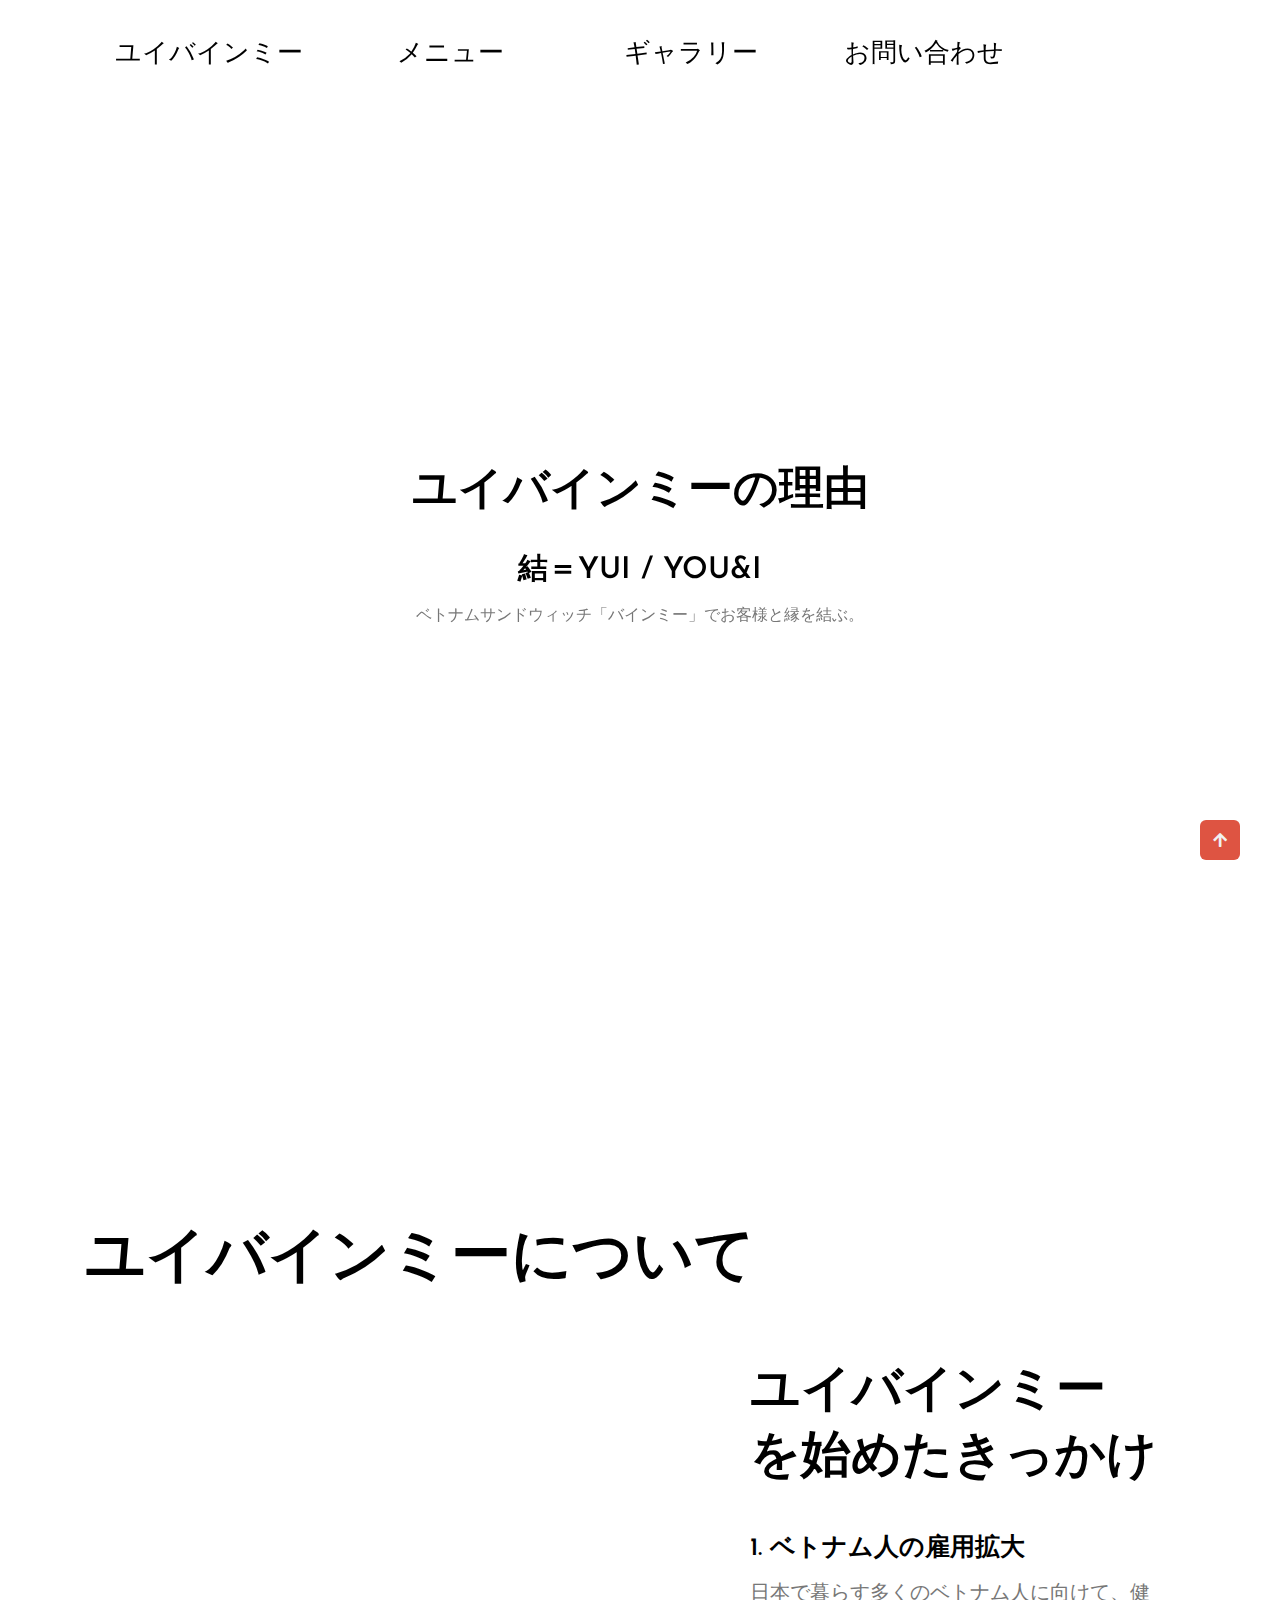
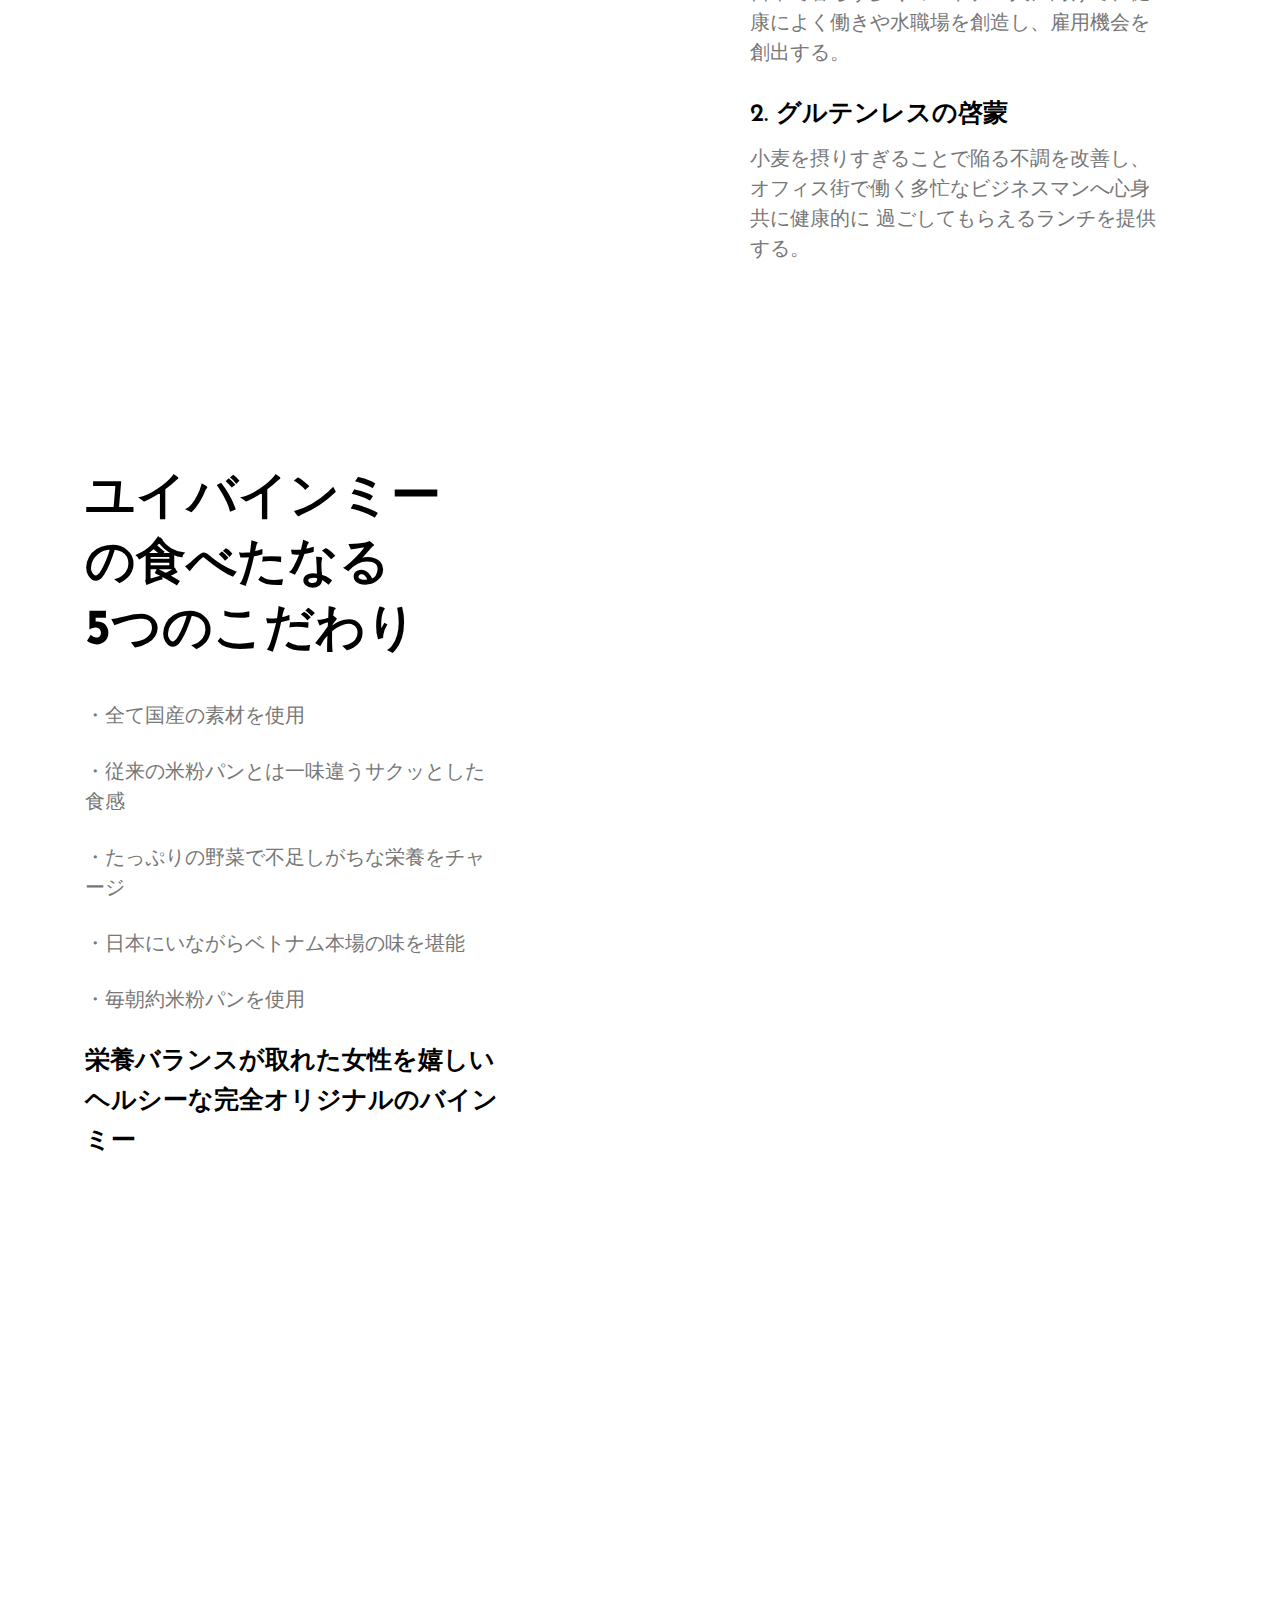
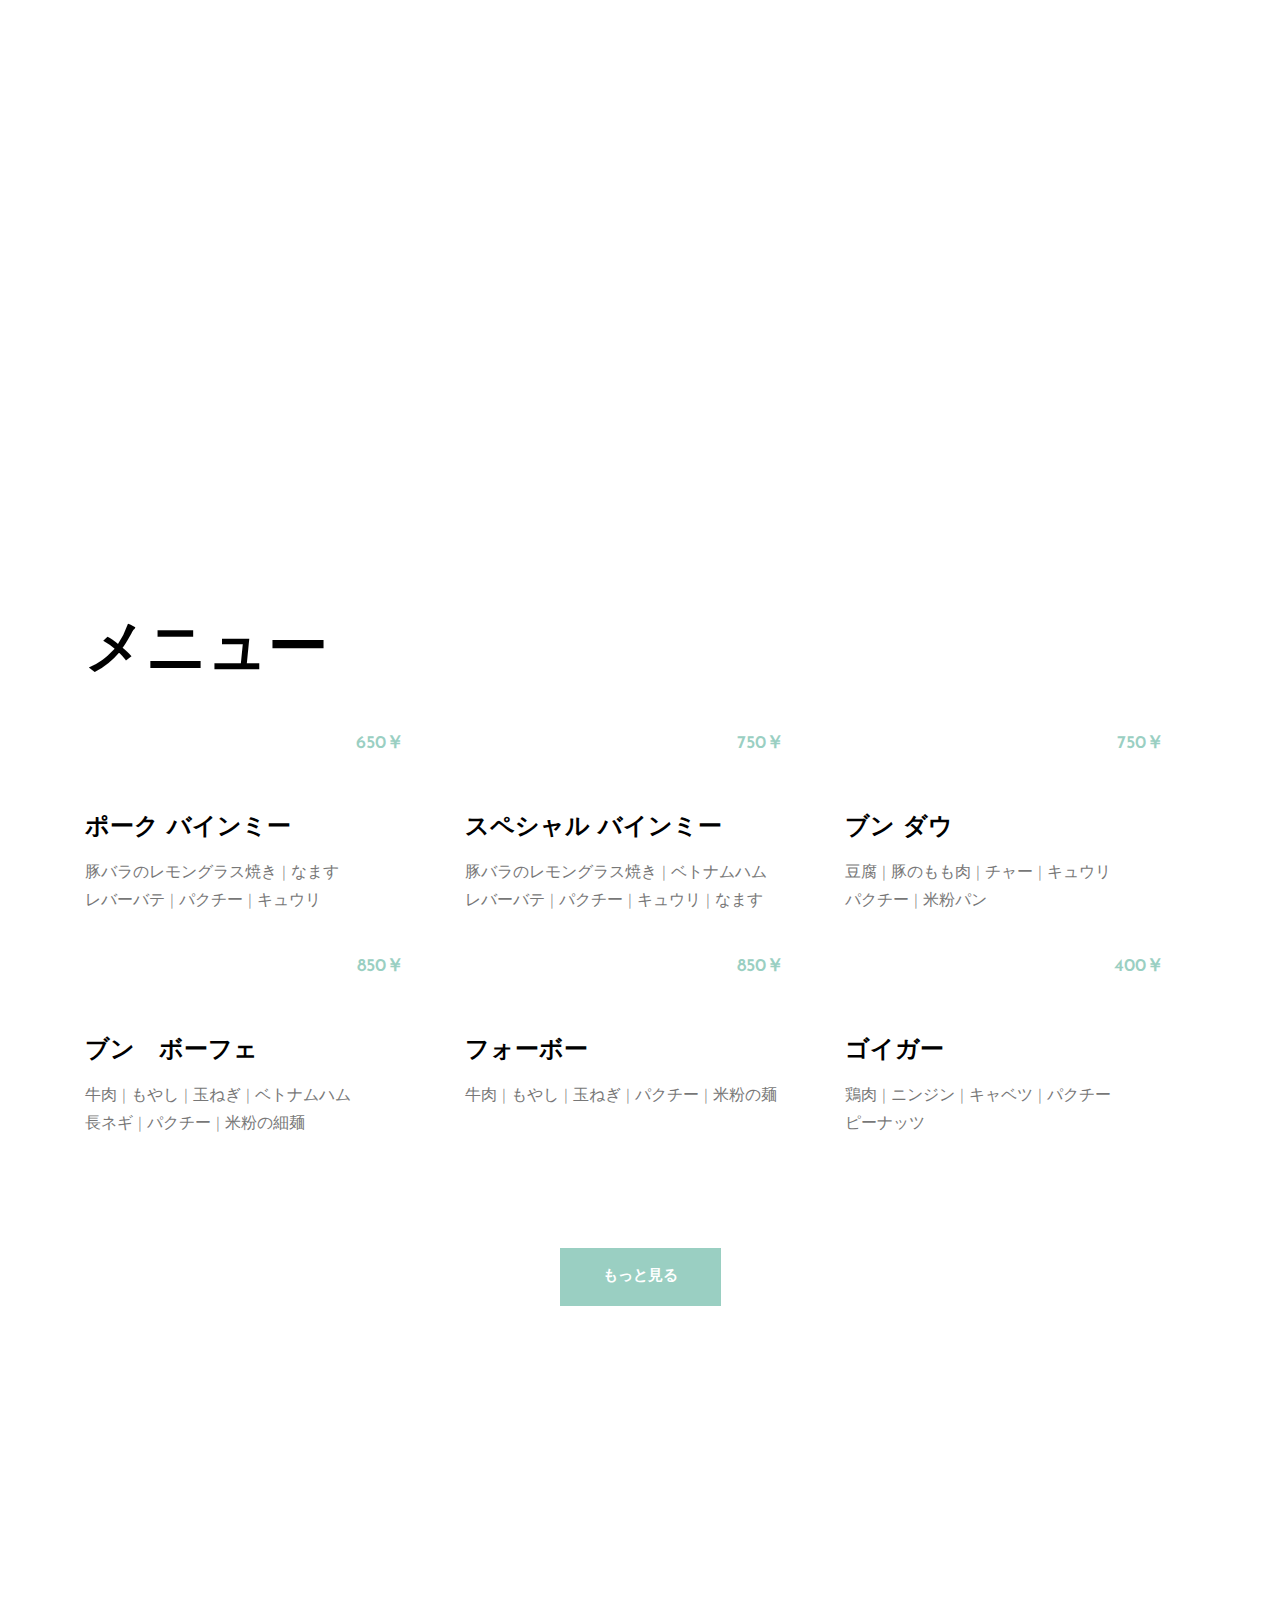
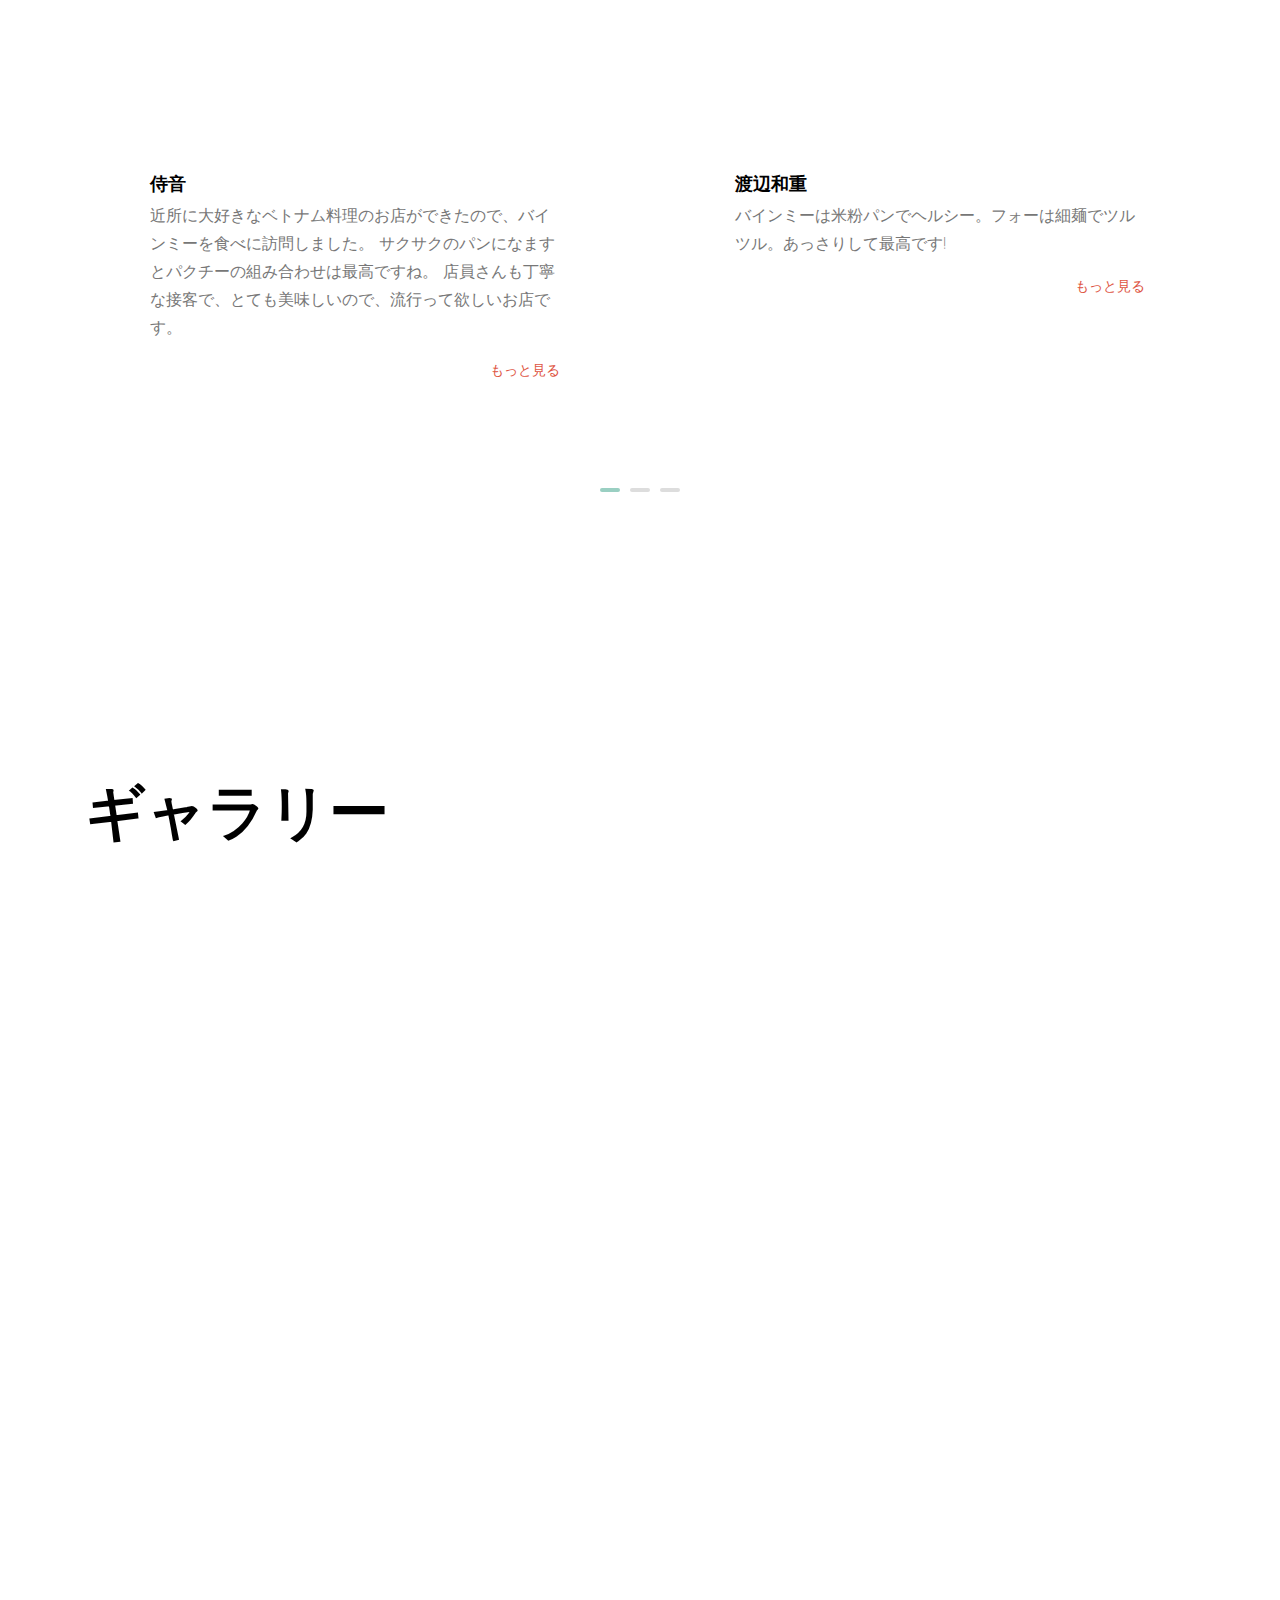
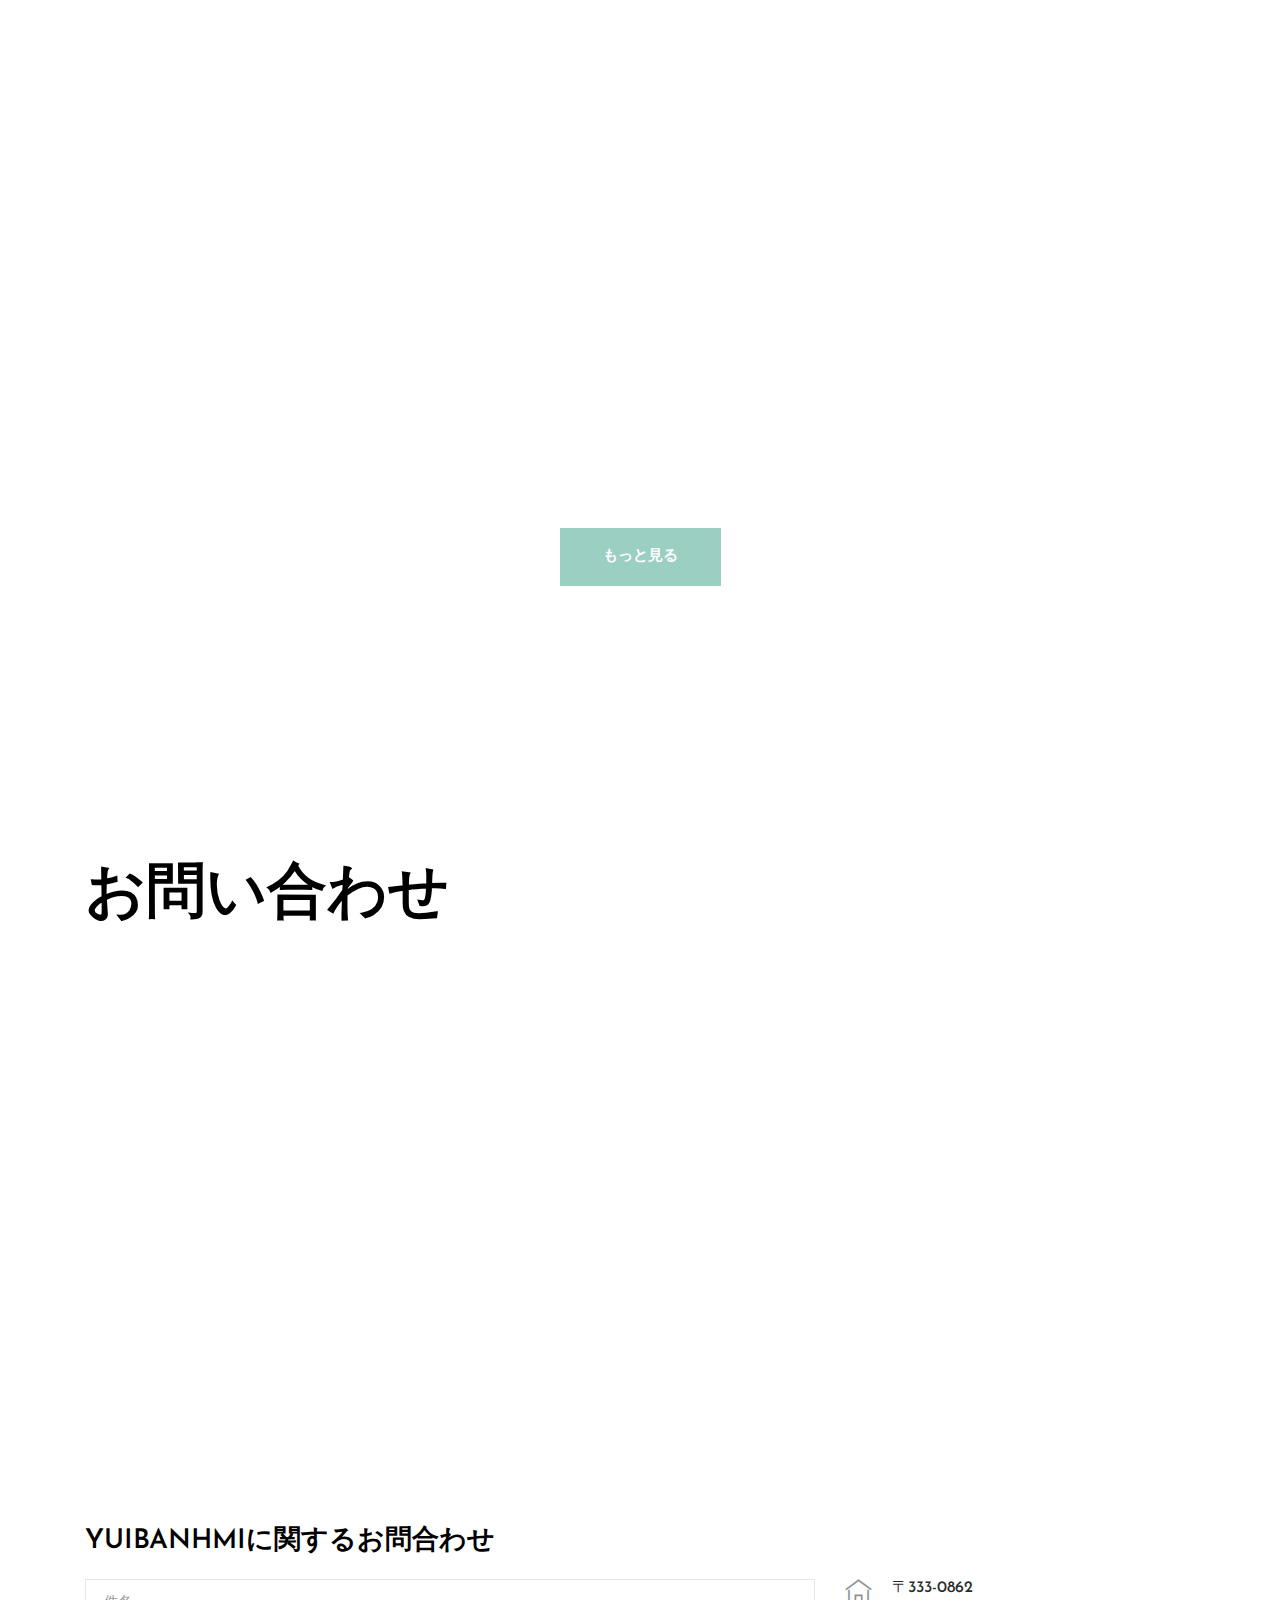
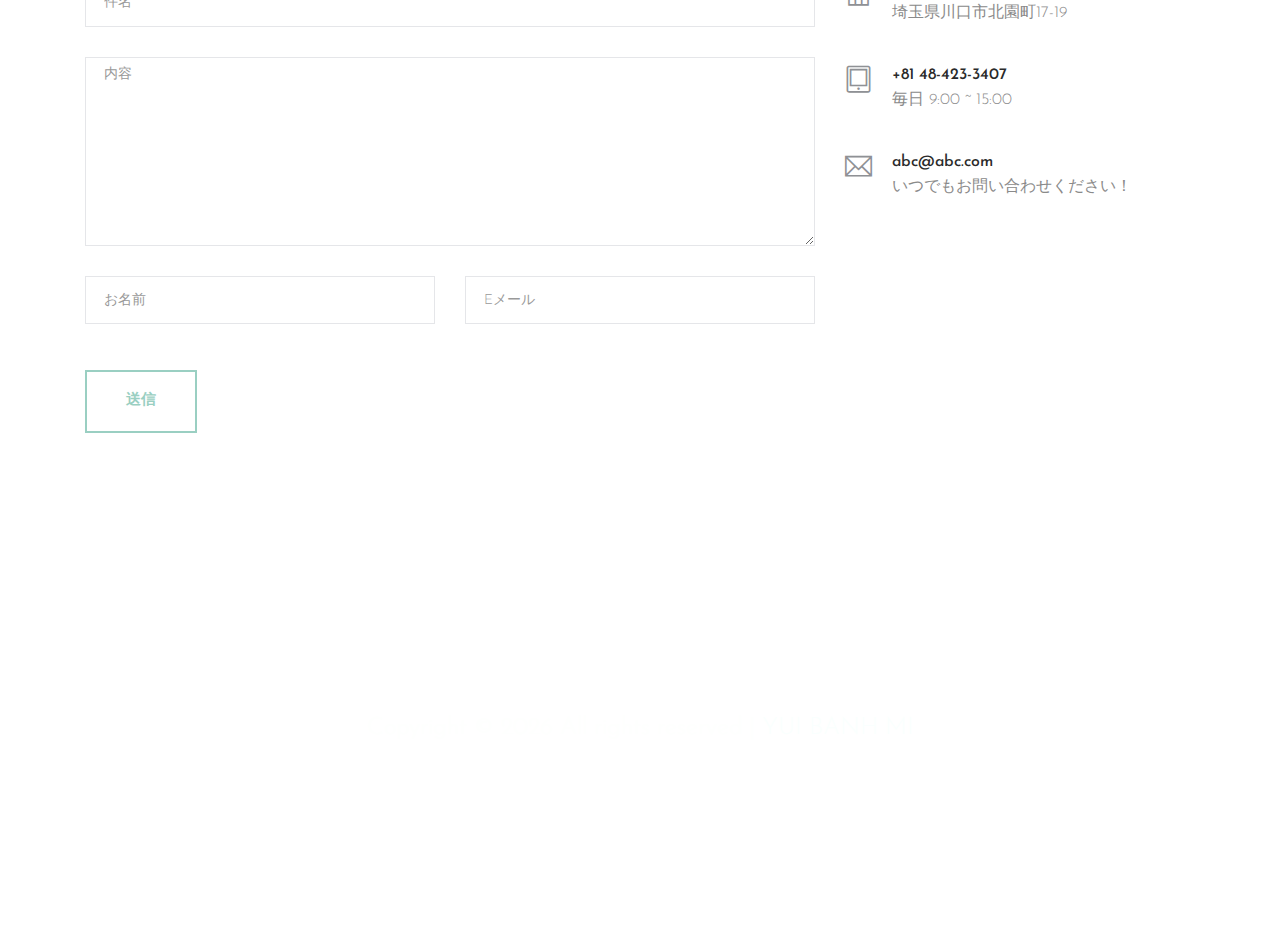
==== commit ee5d4421: "Add files via upload" ====
--- a/index.html
+++ b/index.html
@@ -7,7 +7,7 @@
     <meta name="description" content="" />
     <meta name="viewport" content="width=device-width, initial-scale=1" />
 
-    <link rel="shortcut icon" type="image/x-icon" href="img/logo_2.png" />
+    <link rel="shortcut icon" type="image/x-icon" href="img/logo_2.jpg" />
 
     <!-- CSS here -->
     <link rel="stylesheet" href="css/bootstrap.min.css" />
@@ -63,7 +63,7 @@
               </div>
               <div class="logo-img-small d-sm-block d-md-block d-lg-none">
                 <a href="index.html">
-                  <img src="img/logo.png" alt="" />
+                  <img src="img/logo.jpg" alt="" />
                 </a>
               </div>
             </div>
@@ -203,7 +203,7 @@
           <div class="col-xl-4 col-md-6">
             <div class="single_order">
               <div class="order_thumb bordered">
-                <img src="img/order/order-1.png" alt="" />
+                <img src="img/order/order-1.jpg" alt="" />
                 <div class="order_prise">
                   <span>650</span>
                 </div>
@@ -220,7 +220,7 @@
           <div class="col-xl-4 col-md-6">
             <div class="single_order">
               <div class="order_thumb">
-                <img src="img/order/order-2.png" alt="" />
+                <img src="img/order/order-2.jpg" alt="" />
                 <div class="order_prise">
                   <span>750</span>
                 </div>
@@ -237,7 +237,7 @@
           <div class="col-xl-4 col-md-6">
             <div class="single_order">
               <div class="order_thumb">
-                <img src="img/order/order-3.png" alt="" />
+                <img src="img/order/order-3.jpg" alt="" />
                 <div class="order_prise">
                   <span>750</span>
                 </div>
@@ -254,7 +254,7 @@
           <div class="col-xl-4 col-md-6">
             <div class="single_order">
               <div class="order_thumb bordered">
-                <img src="img/order/order-4.png" alt="" />
+                <img src="img/order/order-4.jpg" alt="" />
                 <div class="order_prise">
                   <span>850</span>
                 </div>
@@ -271,7 +271,7 @@
           <div class="col-xl-4 col-md-6">
             <div class="single_order">
               <div class="order_thumb">
-                <img src="img/order/order-5.png" alt="" />
+                <img src="img/order/order-5.jpg" alt="" />
                 <div class="order_prise">
                   <span>850</span>
                 </div>
@@ -285,7 +285,7 @@
           <div class="col-xl-4 col-md-6">
             <div class="single_order">
               <div class="order_thumb">
-                <img src="img/order/order-6.png" alt="" />
+                <img src="img/order/order-6.jpg" alt="" />
                 <div class="order_prise">
                   <span>400</span>
                 </div>
--- a/css/style.css
+++ b/css/style.css
@@ -938,7 +938,7 @@
 }
 
 .banner-3 {
-  background-image: url(../img/banner/banner-3.png);
+  background-image: url(../img/banner/banner-3.jpg);
 }
 
 .service_area {
@@ -1002,11 +1002,11 @@
 }
 
 .video_bg {
-  background-image: url(../img/banner/banner-2.png);
+  background-image: url(../img/banner/banner-2.jpg);
 }
 
 .video_bg2 {
-  background-image: url(../img/banner/banner-1.png);
+  background-image: url(../img/banner/banner-1.jpg);
 }
 
 .video_area {
@@ -1458,7 +1458,7 @@
 
 /* line 1, ../../Arafath/CL/CL August/199 Flatter Catering/199 Flatter Catering-HTML/scss/_footer.scss */
 .footer-bg {
-  background-image: url(../img/banner/footer-bg.png);
+  background-image: url(../img/banner/footer-bg.jpg);
 }
 
 /* line 4, ../../Arafath/CL/CL August/199 Flatter Catering/199 Flatter Catering-HTML/scss/_footer.scss */
@@ -1617,7 +1617,7 @@
 
 /* line 1, ../../Arafath/CL/CL August/199 Flatter Catering/199 Flatter Catering-HTML/scss/_breadcam.scss */
 .breadcam_bg_1 {
-  background-image: url(../img/banner/common.png);
+  background-image: url(../img/banner/common.jpg);
 }
 
 /* line 4, ../../Arafath/CL/CL August/199 Flatter Catering/199 Flatter Catering-HTML/scss/_breadcam.scss */
@@ -1790,35 +1790,35 @@
 }
 
 .takeout_bg_1 {
-  background-image: url(../img/order/takeout.png);
+  background-image: url(../img/order/takeout.jpg);
 }
 
 .takeout_bg_2 {
-  background-image: url(../img/order/takeout-2.png);
+  background-image: url(../img/order/takeout-2.jpg);
 }
 
 .menu_bg_1 {
-  background-image: url(../img/order/menu-1.png);
+  background-image: url(../img/order/menu-1.jpg);
 }
 
 .menu_bg_2 {
-  background-image: url(../img/order/menu-2.png);
+  background-image: url(../img/order/menu-2.jpg);
 }
 
 .menu_bg_3 {
-  background-image: url(../img/order/menu-3.png);
+  background-image: url(../img/order/menu-3.jpg);
 }
 
 .menu_bg_4 {
-  background-image: url(../img/order/menu-4.png);
+  background-image: url(../img/order/menu-4.jpg);
 }
 
 .menu_bg_5 {
-  background-image: url(../img/order/menu-5.png);
+  background-image: url(../img/order/menu-5.jpg);
 }
 
 .menu_bg_6 {
-  background-image: url(../img/order/menu-6.png);
+  background-image: url(../img/order/menu-6.jpg);
 }
 
 .long_height {
@@ -3080,7 +3080,7 @@
 
 /* line 798, ../../Arafath/CL/CL August/199 Flatter Catering/199 Flatter Catering-HTML/scss/_elements.scss */
 .primary-checkbox input:checked + label {
-  background: url(../img/elements/primary-check.png) no-repeat center
+  background: url(../img/elements/primary-check.jpg) no-repeat center
     center/cover;
   border: none;
 }
@@ -3123,7 +3123,7 @@
 
 /* line 835, ../../Arafath/CL/CL August/199 Flatter Catering/199 Flatter Catering-HTML/scss/_elements.scss */
 .confirm-checkbox input:checked + label {
-  background: url(../img/elements/success-check.png) no-repeat center
+  background: url(../img/elements/success-check.jpg) no-repeat center
     center/cover;
   border: none;
 }
@@ -3172,7 +3172,7 @@
 
 /* line 876, ../../Arafath/CL/CL August/199 Flatter Catering/199 Flatter Catering-HTML/scss/_elements.scss */
 .disabled-checkbox input:checked + label {
-  background: url(../img/elements/disabled-check.png) no-repeat center
+  background: url(../img/elements/disabled-check.jpg) no-repeat center
     center/cover;
   border: none;
 }
@@ -3215,7 +3215,7 @@
 
 /* line 913, ../../Arafath/CL/CL August/199 Flatter Catering/199 Flatter Catering-HTML/scss/_elements.scss */
 .primary-radio input:checked + label {
-  background: url(../img/elements/primary-radio.png) no-repeat center
+  background: url(../img/elements/primary-radio.jpg) no-repeat center
     center/cover;
   border: none;
 }
@@ -3258,7 +3258,7 @@
 
 /* line 950, ../../Arafath/CL/CL August/199 Flatter Catering/199 Flatter Catering-HTML/scss/_elements.scss */
 .confirm-radio input:checked + label {
-  background: url(../img/elements/success-radio.png) no-repeat center
+  background: url(../img/elements/success-radio.jpg) no-repeat center
     center/cover;
   border: none;
 }
@@ -3307,7 +3307,7 @@
 
 /* line 991, ../../Arafath/CL/CL August/199 Flatter Catering/199 Flatter Catering-HTML/scss/_elements.scss */
 .disabled-radio input:checked + label {
-  background: url(../img/elements/disabled-radio.png) no-repeat center
+  background: url(../img/elements/disabled-radio.jpg) no-repeat center
     center/cover;
   border: none;
 }
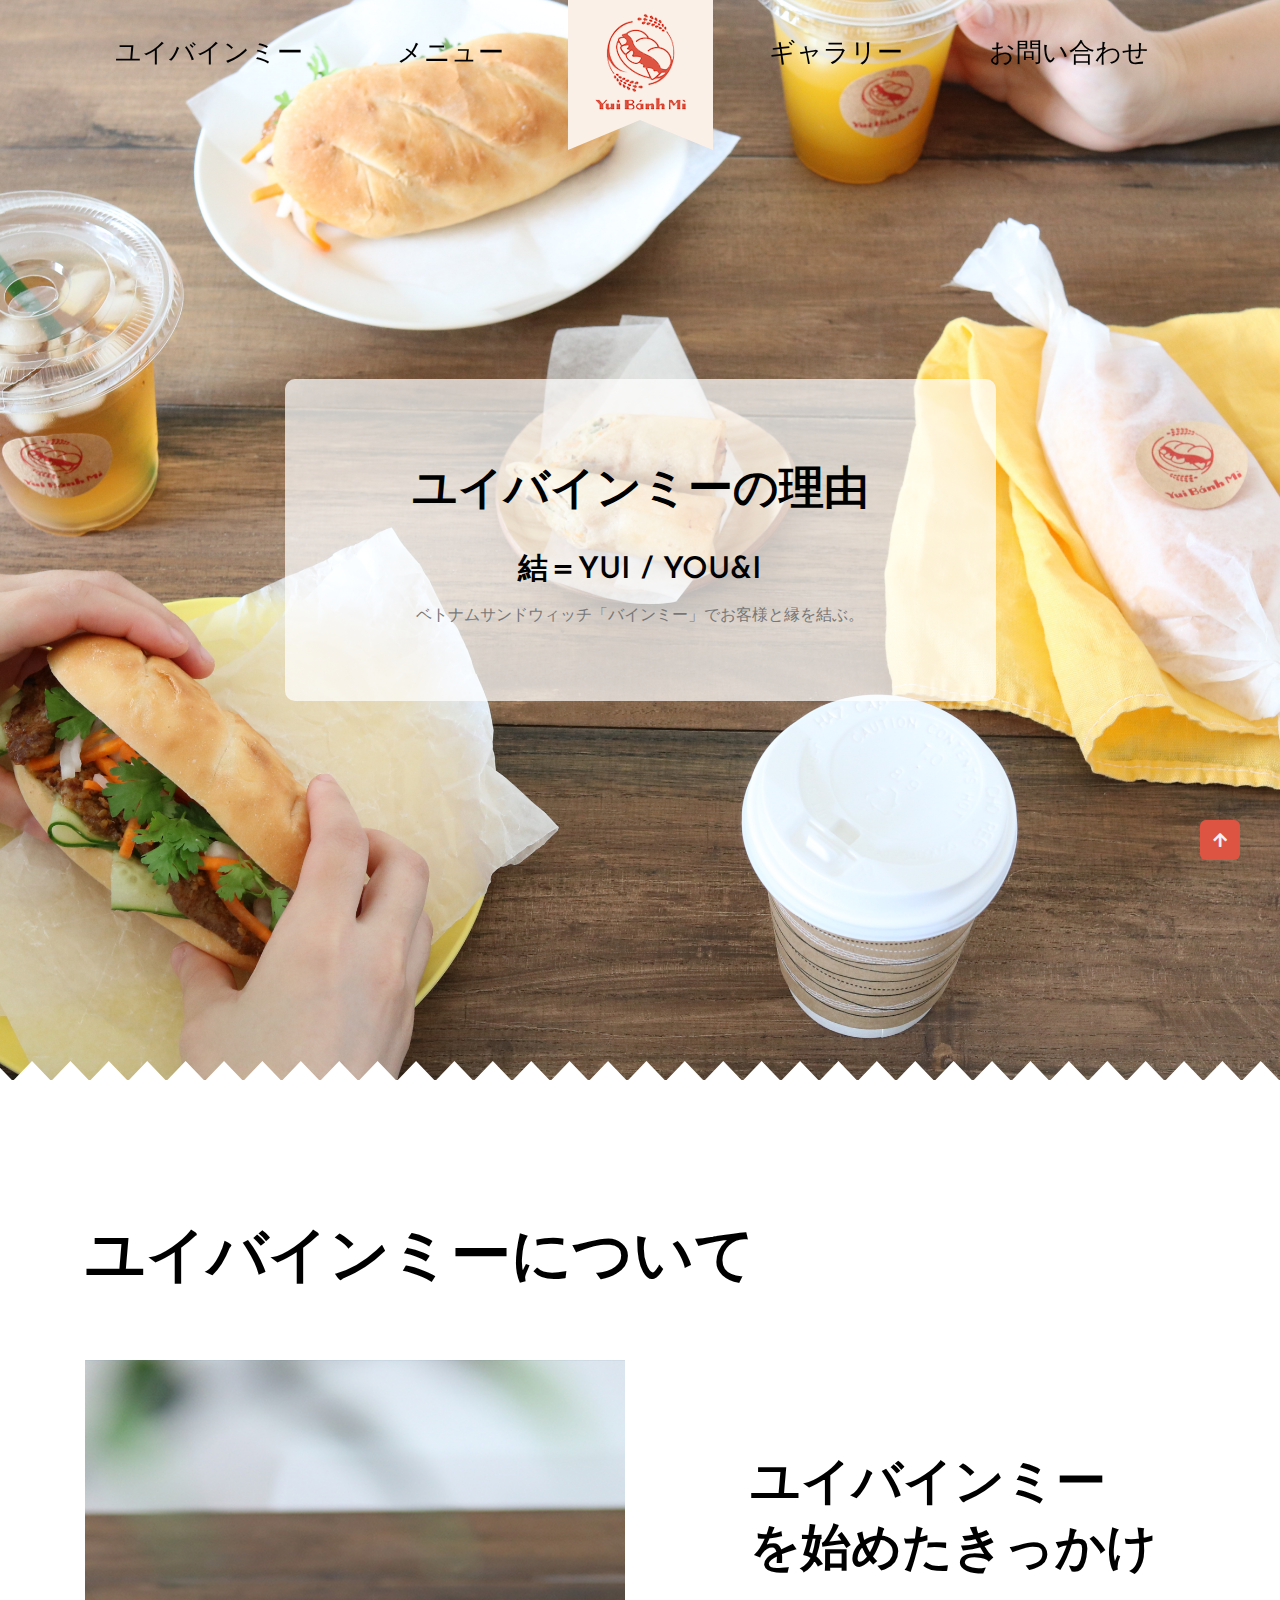
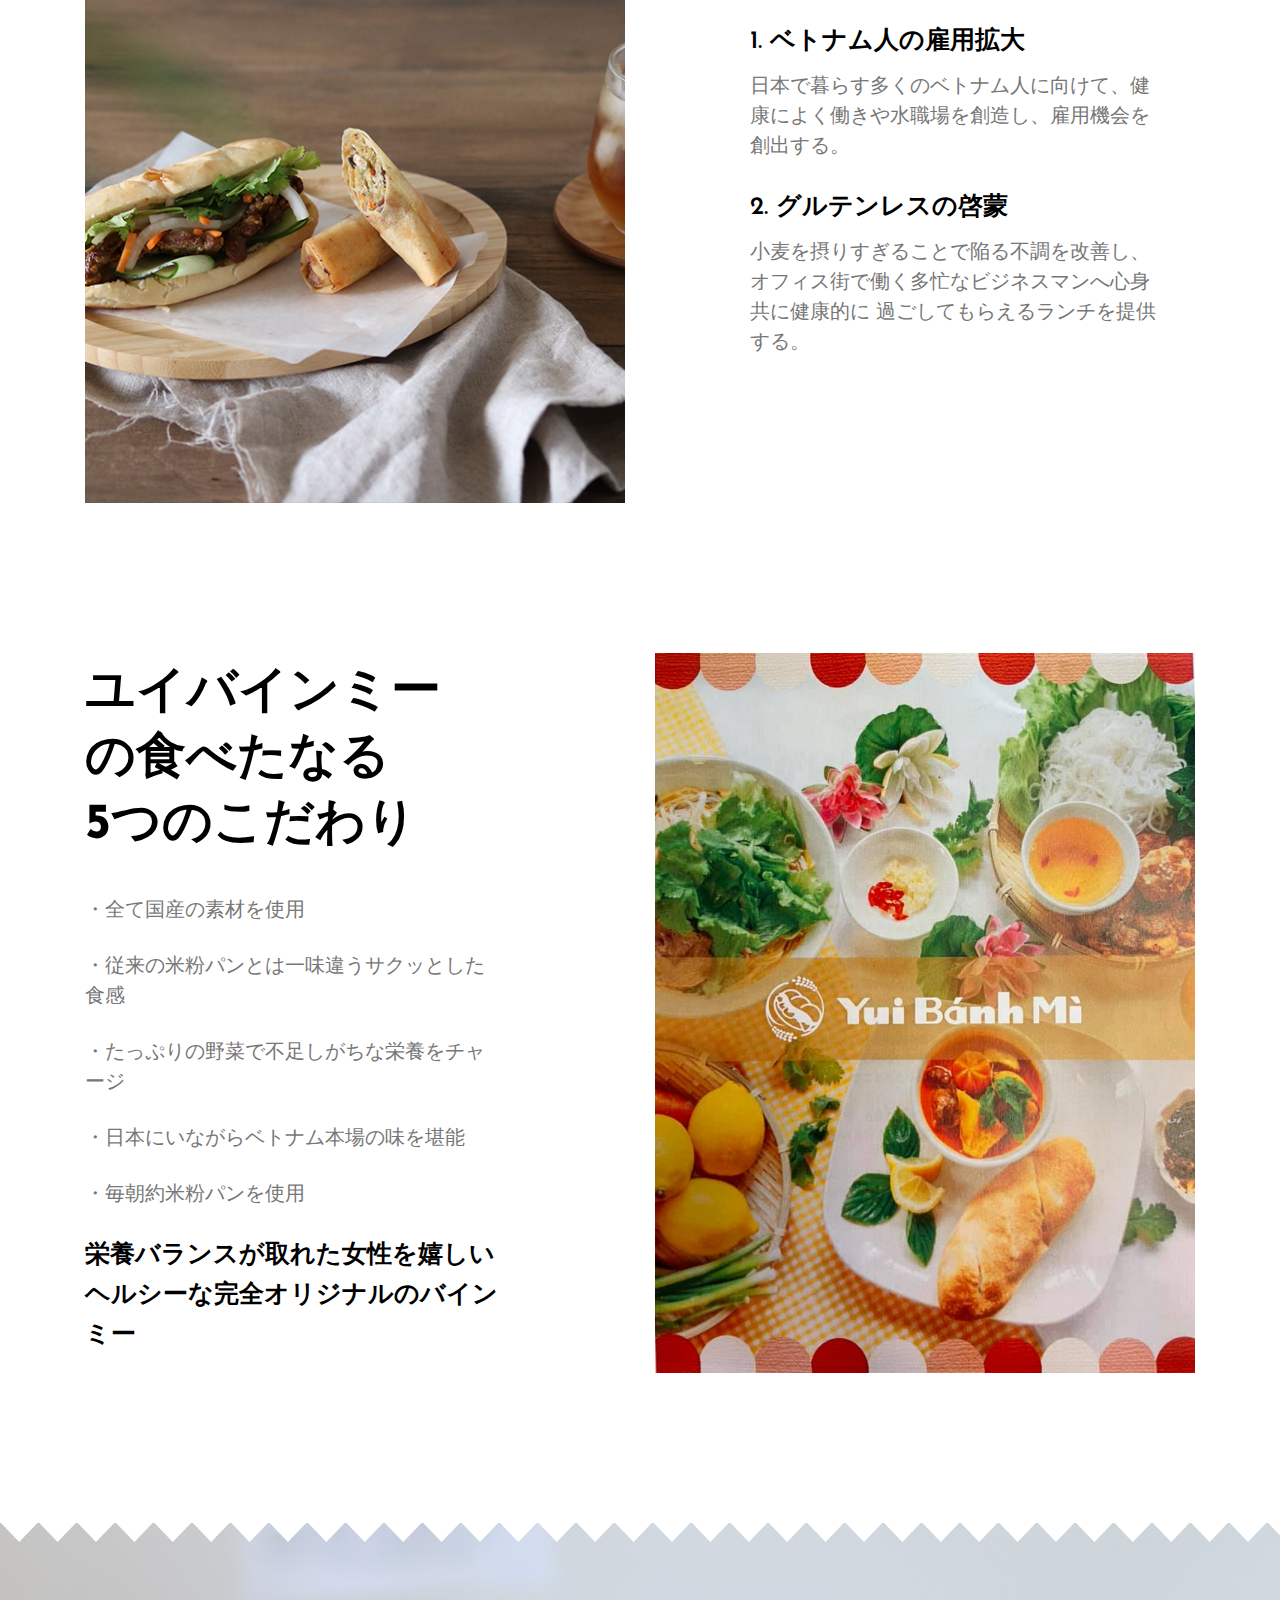
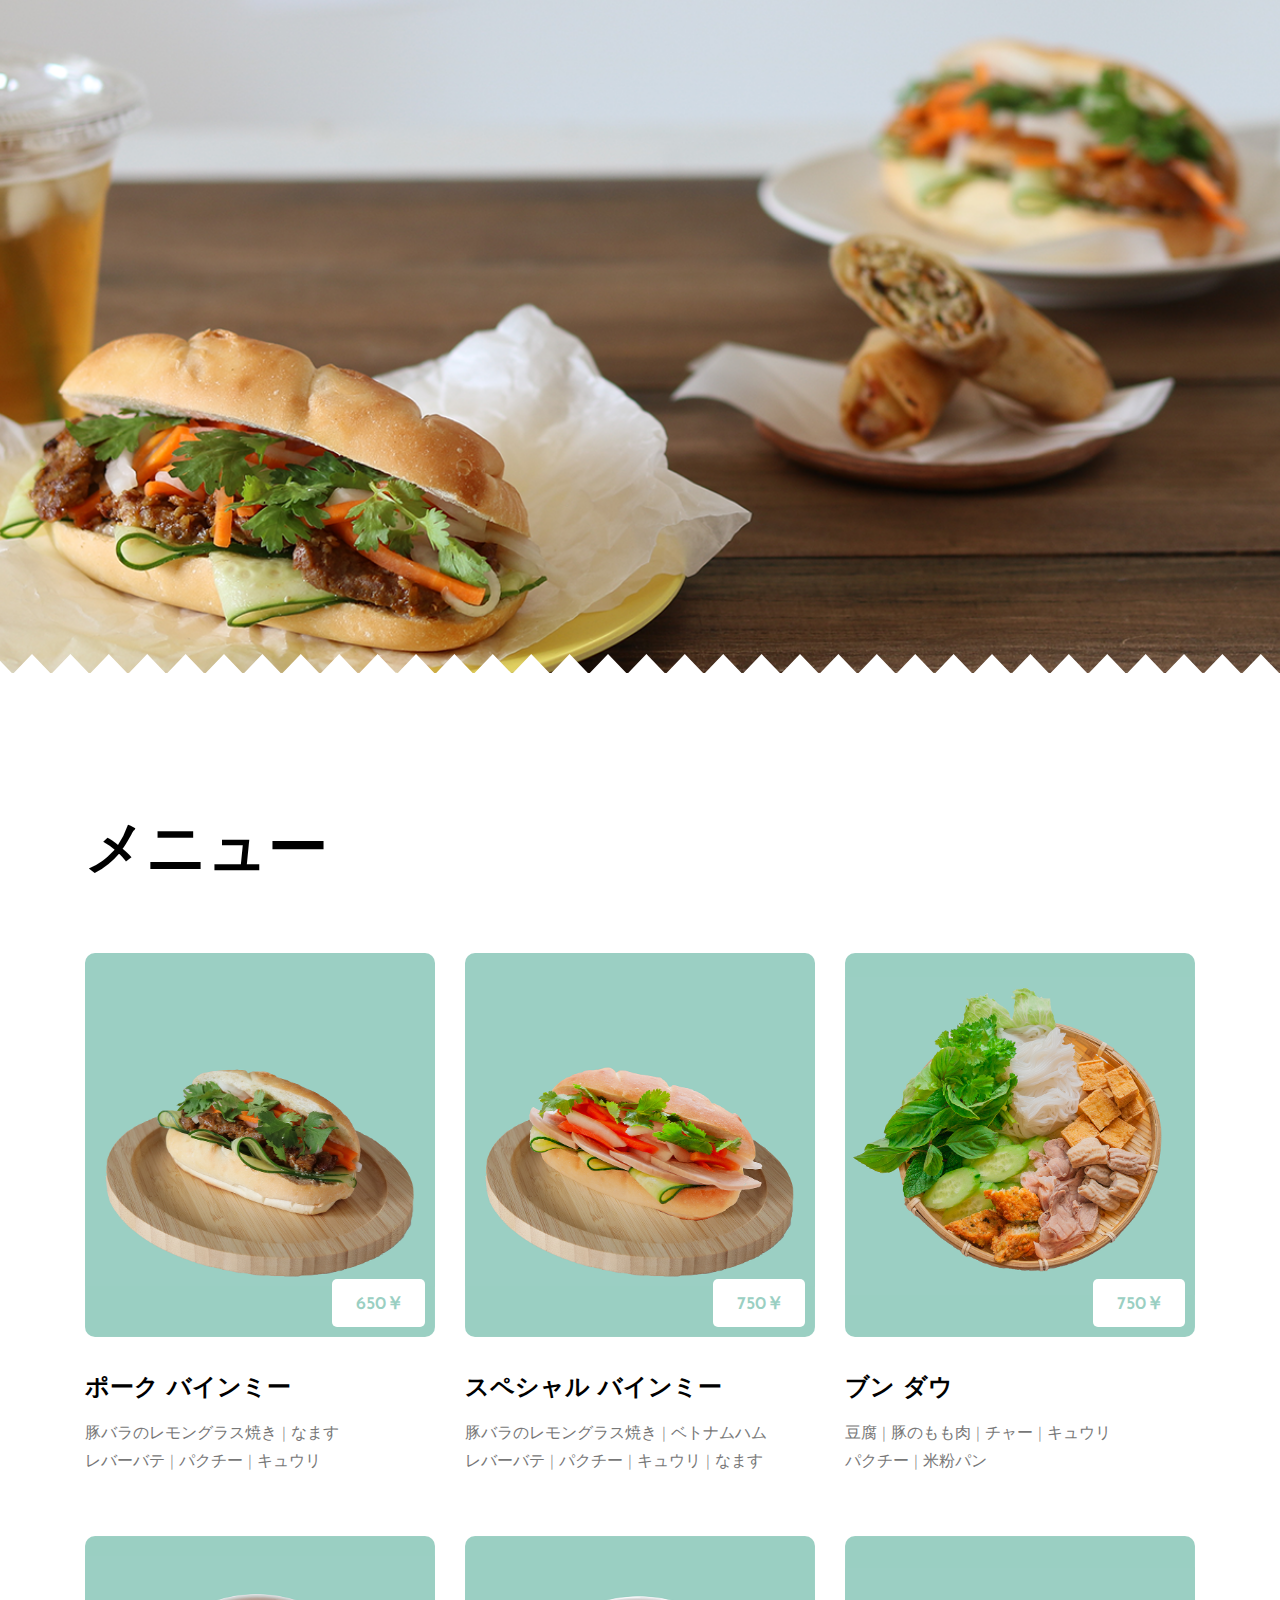
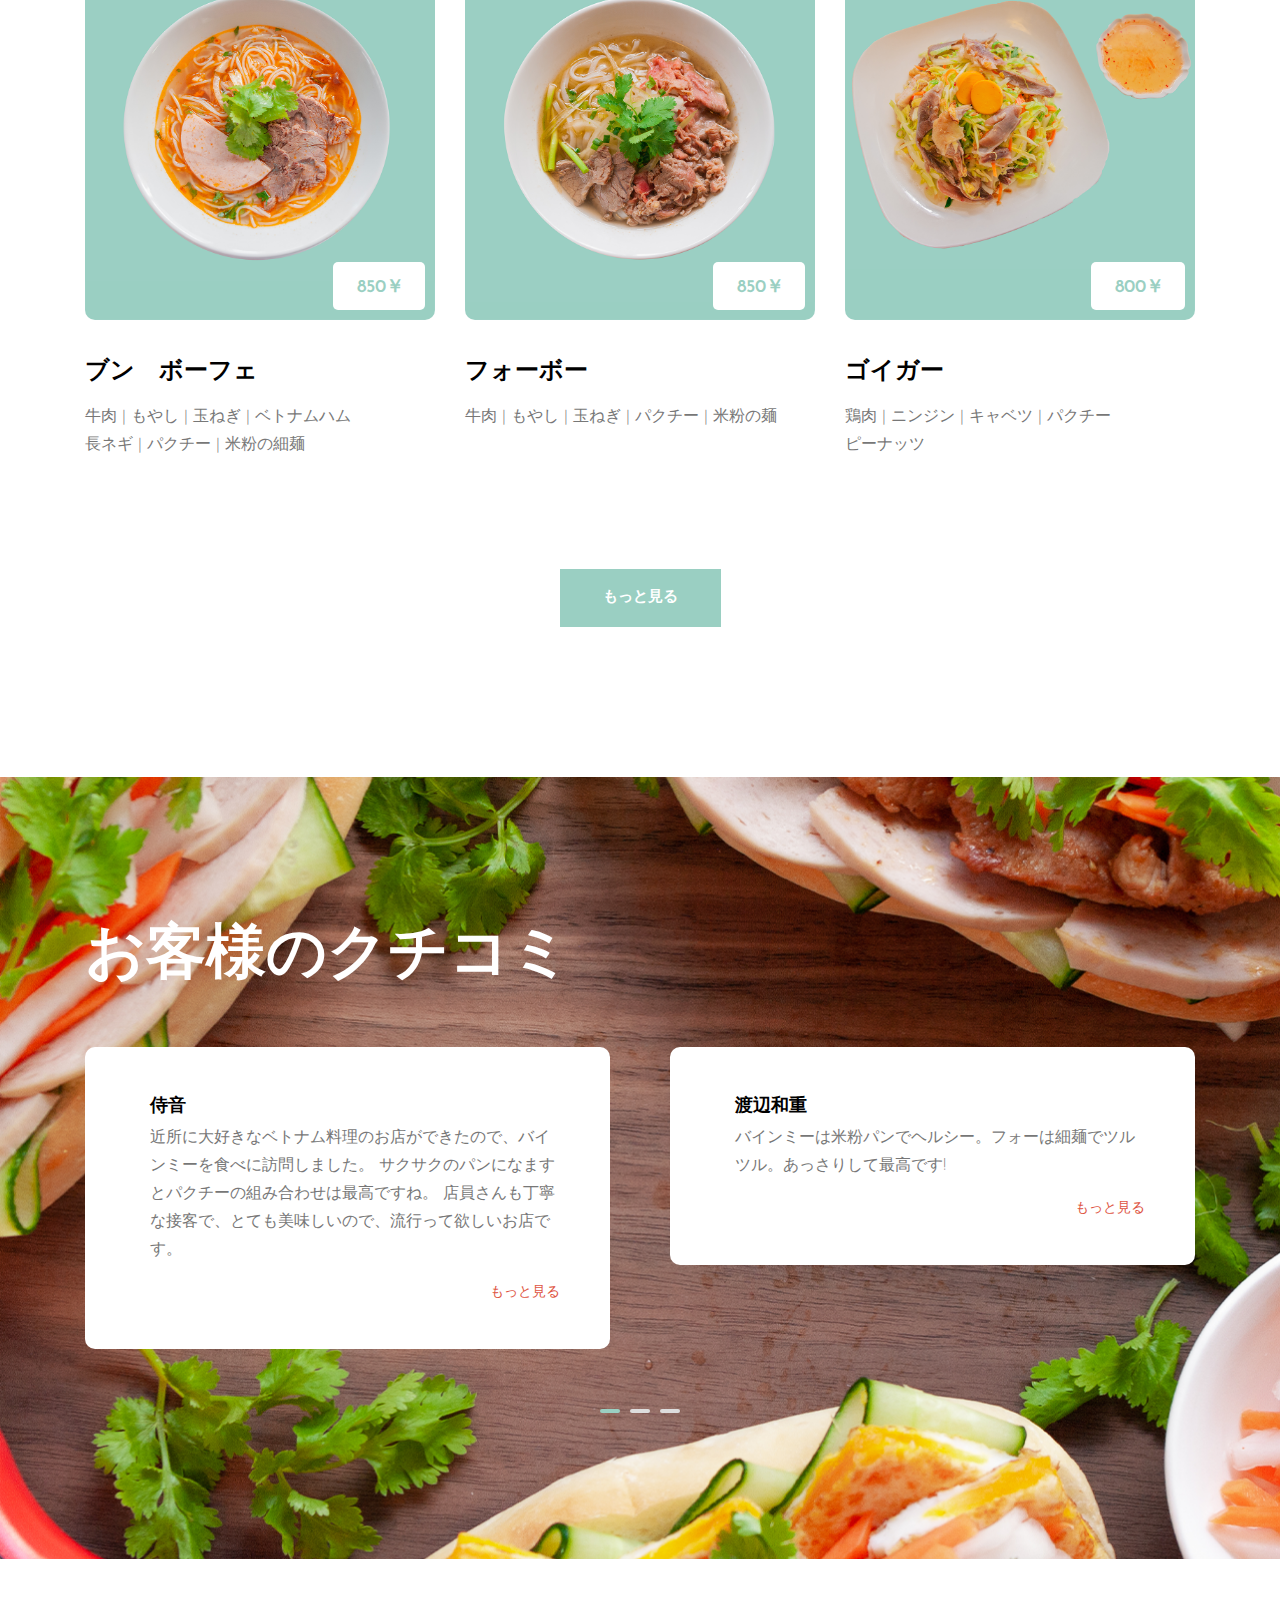
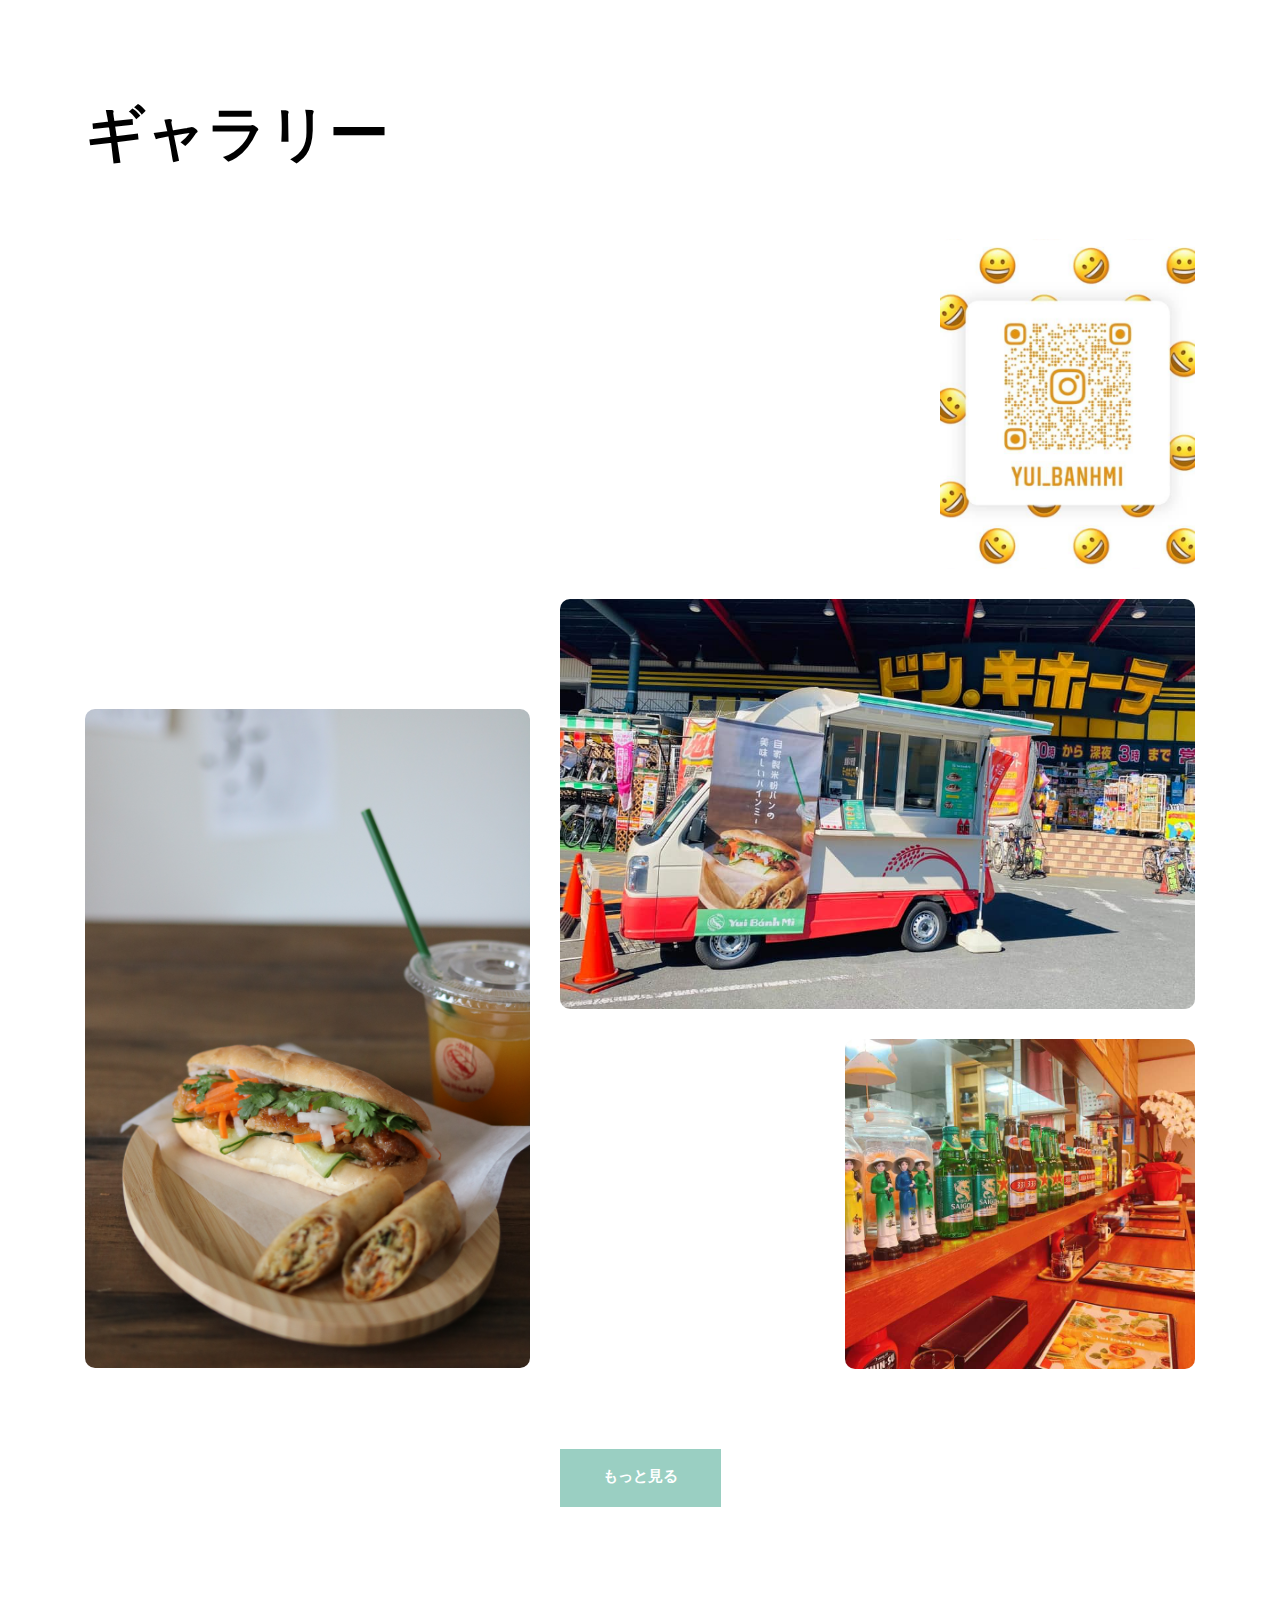
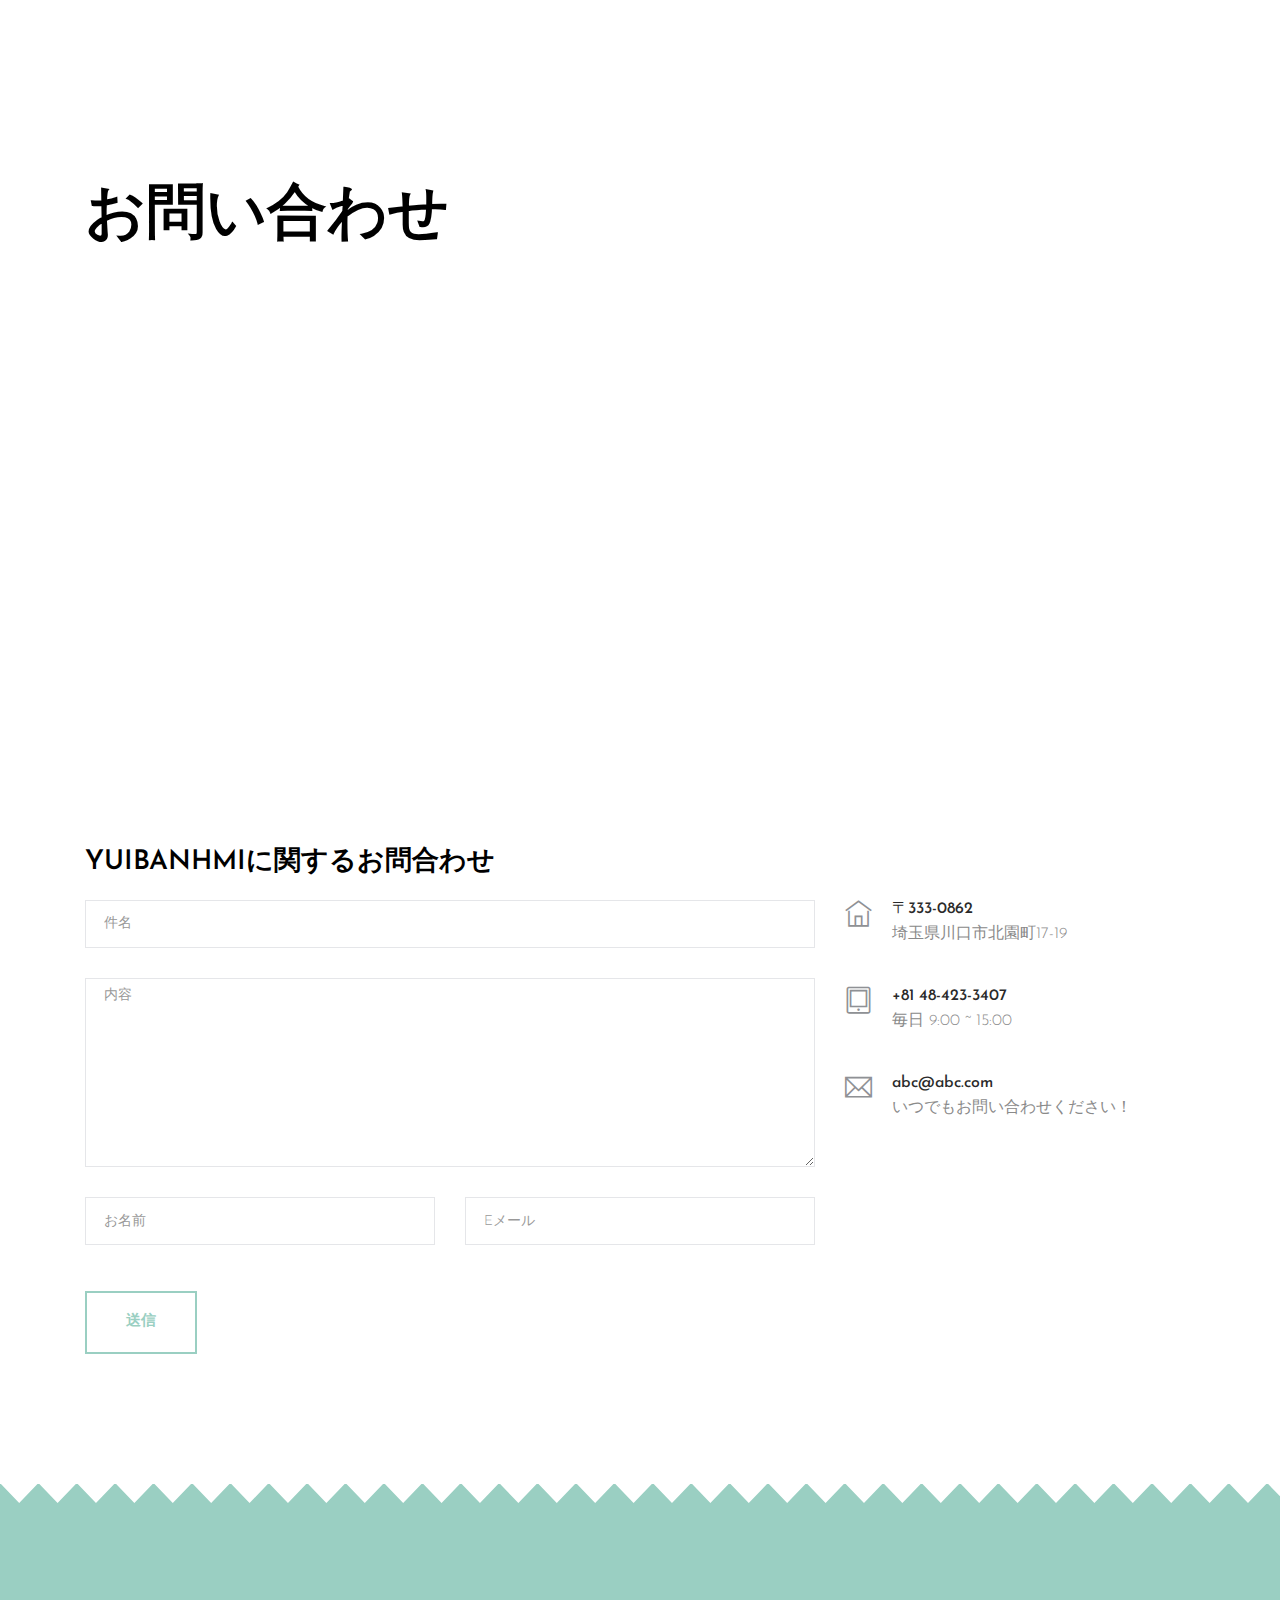
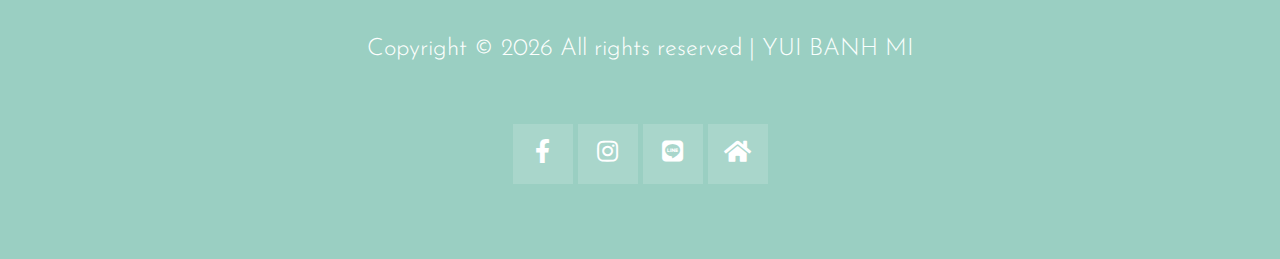
==== commit 35f4a85d: "Update index.html" ====
--- a/index.html
+++ b/index.html
@@ -287,7 +287,7 @@
               <div class="order_thumb">
                 <img src="img/order/order-6.jpg" alt="" />
                 <div class="order_prise">
-                  <span>400</span>
+                  <span>800</span>
                 </div>
               </div>
               <div class="order_info">
